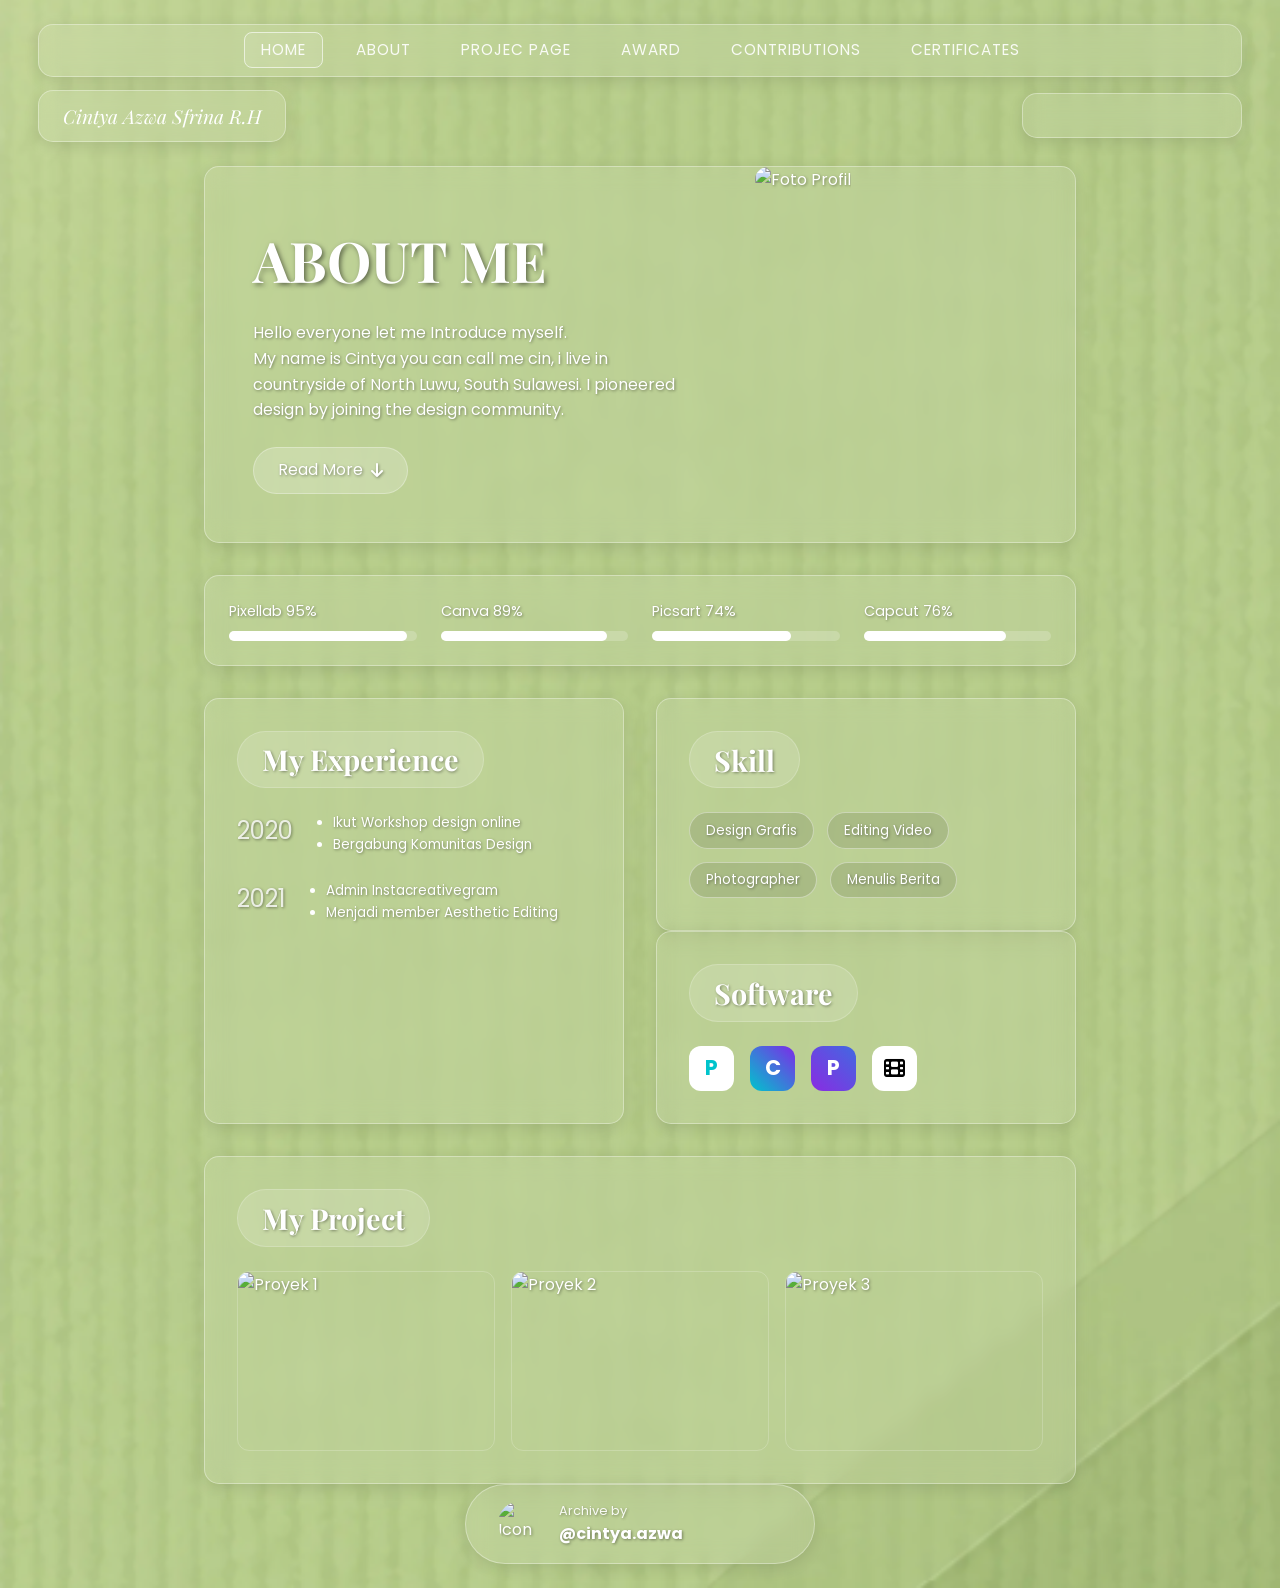
==== index.html @ 4acd9208 "first commit" ====
<!DOCTYPE html>
<html lang="id">
<head>
  <meta charset="UTF-8">
  <meta name="viewport" content="width=device-width, initial-scale=1.0">
  <title>Portofolio Cintya</title>
  <link href="https://fonts.googleapis.com/css2?family=Playfair+Display:ital,wght@0,600;1,500&family=Poppins:wght@300;400;500&display=swap" rel="stylesheet">
  <link rel="stylesheet" href="assets/css/style.css">
  <link rel="stylesheet" href="https://cdnjs.cloudflare.com/ajax/libs/font-awesome/6.4.0/css/all.min.css">
</head>
<body>

  <!-- HEADER -->
  <header class="header-section">
    <nav class="nav-menu glass">
      <ul class="nav-links">
        <li><a href="#" class="active">HOME</a></li>
        <li><a href="#">ABOUT</a></li>
        <li><a href="#">PROJEC PAGE</a></li>
        <li><a href="#">AWARD</a></li>
        <li><a href="#">CONTRIBUTIONS</a></li>
        <li><a href="#">CERTIFICATES</a></li>
      </ul>
    </nav>

    <div class="nav-bottom-row">
      <div class="nama-logo glass">Cintya Azwa Sfrina R.H</div>
      <div class="kotak-kosong glass"></div>
    </div>
  </header>

  <main class="container">
    
    <!-- ABOUT SECTION (MENYATU) -->
    <section class="about-section glass">
      <div class="about-text">
        <h1 class="title">ABOUT ME</h1>
        <p>Hello everyone let me Introduce myself.<br>
        My name is Cintya you can call me cin, i live in countryside of North Luwu, South Sulawesi. I pioneered design by joining the design community.</p>
        <a href="#" class="btn-readmore">Read More <i class="fa-solid fa-arrow-down"></i></a>
      </div>
      <div class="about-image">
        <img src="https://images.unsplash.com/photo-1580489944761-15a19d654956?ixlib=rb-4.0.3&auto=format&fit=crop&w=600&q=80" alt="Foto Profil">
      </div>
    </section>

    <!-- SKILLS PROGRESS -->
    <section class="skills-progress glass">
      <div class="skill-bar"><span>Pixellab 95%</span><div class="progress"><div class="bar" style="width: 95%;"></div></div></div>
      <div class="skill-bar"><span>Canva 89%</span><div class="progress"><div class="bar" style="width: 89%;"></div></div></div>
      <div class="skill-bar"><span>Picsart 74%</span><div class="progress"><div class="bar" style="width: 74%;"></div></div></div>
      <div class="skill-bar"><span>Capcut 76%</span><div class="progress"><div class="bar" style="width: 76%;"></div></div></div>
    </section>

    <div class="grid-layout">
      <section class="experience glass">
        <h2 class="section-title">My Experience</h2>
        <div class="timeline">
          <div class="timeline-item">
            <h3>2020</h3>
            <ul><li>Ikut Workshop design online</li><li>Bergabung Komunitas Design</li></ul>
          </div>
          <div class="timeline-item">
            <h3>2021</h3>
            <ul><li>Admin Instacreativegram</li><li>Menjadi member Aesthetic Editing</li></ul>
          </div>
        </div>
      </section>

      <section class="right-side">
        <div class="skills-list glass">
          <h2 class="section-title">Skill</h2>
          <div class="tags">
            <span>Design Grafis</span><span>Editing Video</span><span>Photographer</span><span>Menulis Berita</span>
          </div>
        </div>
        <div class="software glass">
          <h2 class="section-title">Software</h2>
          <div class="software-icons">
            <div class="icon" style="color: #00C4CC; background: white;">P</div>
            <div class="icon" style="background: linear-gradient(45deg, #00c4cc, #7d2ae8); color: white;">C</div>
            <div class="icon" style="background: linear-gradient(45deg, #8a2be2, #4169e1); color: white;">P</div>
            <div class="icon" style="color: black; background: white;"><i class="fa-solid fa-film"></i></div>
          </div>
        </div>
      </section>
    </div>

    <!-- PROJECT -->
    <section class="projects glass">
      <h2 class="section-title">My Project</h2>
      <div class="project-grid">
        <img src="https://images.unsplash.com/photo-1618005182384-a83a8bd57fbe?auto=format&fit=crop&w=300&q=80" alt="Proyek 1">
        <img src="https://images.unsplash.com/photo-1561070791-2526d30994b5?auto=format&fit=crop&w=300&q=80" alt="Proyek 2">
        <img src="https://images.unsplash.com/photo-1572044162444-ad60f128bdea?auto=format&fit=crop&w=300&q=80" alt="Proyek 3">
      </div>
    </section>
  </main>

  <footer class="footer glass">
    <img src="https://images.unsplash.com/photo-1580489944761-15a19d654956?ixlib=rb-4.0.3&auto=format&fit=crop&w=100&q=80" alt="Icon">
    <div><p>Archive by</p><strong>@cintya.azwa</strong></div>
  </footer>

  <script src="assets/js/main.js"></script>
</body>
</html>
---- assets/css/style.css ----
* { margin: 0; padding: 0; box-sizing: border-box; }

:root {
  /* Warna kaca disesuaikan agar transparan tapi tetap terlihat batasnya */
  --glass-bg: rgba(255, 255, 255, 0.1); 
  --glass-border: rgba(255, 255, 255, 0.35);
  --text-color: #ffffff;
}

body {
  font-family: 'Poppins', sans-serif;
  
  /* PASTIKAN GAMBAR INI ADA DI FOLDER assets/img/ */
  background-image: url('../img/bg-hijau.png'); 
  background-size: cover;
  background-position: center;
  background-attachment: fixed;
  background-repeat: no-repeat;
  
  color: var(--text-color);
  line-height: 1.6;
  padding-bottom: 2rem;
  text-shadow: 1px 1px 3px rgba(0, 0, 0, 0.4);
}

/* EFEK KACA UMUM */
.glass {
  background: var(--glass-bg);
  backdrop-filter: blur(10px);
  -webkit-backdrop-filter: blur(10px);
  border: 1px solid var(--glass-border);
  border-radius: 15px;
  box-shadow: 0 4px 15px rgba(0, 0, 0, 0.1);
}

/* --- STYLE HEADER BARU (SESUAI GAMBAR) --- */
.header-section {
  padding: 1.5rem 3%;
  display: flex;
  flex-direction: column;
  gap: 0.8rem; /* Jarak antara kotak menu atas dan kotak nama bawah */
}

/* 1. Kotak Menu Utama (Atas) */
.nav-menu {
  width: 100%;
  padding: 0.8rem 1.5rem;
  display: flex;
  justify-content: center; /* Menu ke tengah */
}

.nav-links {
  display: flex;
  list-style: none;
  gap: 1rem;
  flex-wrap: wrap;
  align-items: center;
}

.nav-links a {
  text-decoration: none;
  color: rgba(255, 255, 255, 0.9);
  font-size: 0.95rem;
  letter-spacing: 1px;
  padding: 0.4rem 1rem;
  border-radius: 8px;
  border: 1px solid transparent; /* Border disembunyikan default */
  transition: 0.3s;
  text-shadow: none;
}

/* Menu yang aktif / di-hover baru muncul kotak border dan sedikit warna */
.nav-links a:hover,
.nav-links a.active {
  border: 1px solid rgba(255, 255, 255, 0.6);
  background: rgba(255, 255, 255, 0.1);
}

/* 2. Baris Bawah (Nama & Kotak Kosong) */
.nav-bottom-row {
  display: flex;
  justify-content: space-between;
  align-items: center;
  width: 100%;
}

.nama-logo {
  padding: 0.6rem 1.5rem;
  font-family: 'Playfair Display', serif;
  font-style: italic;
  font-size: 1.2rem;
  color: #ffffff;
  text-shadow: none;
  /* Kotak ini pakai class .glass, jadi otomatis ada border & warnanya */
}

.kotak-kosong {
  width: 220px;
  height: 45px;
  /* Kotak ini juga pakai class .glass */
}

/* --- KONTEN UTAMA (Tidak banyak berubah) --- */
.container { max-width: 1000px; margin: 0 auto; padding: 0 5%; }

.about-section { display: flex; align-items: center; justify-content: space-between; gap: 2rem; margin-bottom: 2rem; }
.about-text { flex: 1; }
.title { font-family: 'Playfair Display', serif; font-size: 3.5rem; margin-bottom: 1rem; text-shadow: 2px 2px 5px rgba(0,0,0,0.5); }
.btn-readmore { display: inline-flex; align-items: center; gap: 0.5rem; background: rgba(255,255,255,0.2); color: white; padding: 0.6rem 1.5rem; border-radius: 30px; text-decoration: none; margin-top: 1rem; border: 1px solid rgba(255,255,255,0.3); transition: 0.3s; }
.btn-readmore:hover { background: rgba(255,255,255,0.4); }
.about-image img { width: 100%; height: 350px; object-fit: cover; border-radius: 30px; border: 2px solid var(--glass-border); box-shadow: 0 4px 15px rgba(0,0,0,0.2); }

.skills-progress { display: grid; grid-template-columns: repeat(4, 1fr); gap: 1.5rem; padding: 1.5rem; margin-bottom: 2rem; }
.skill-bar span { font-size: 0.9rem; display: block; margin-bottom: 0.5rem; }
.progress { width: 100%; height: 10px; background: rgba(255,255,255,0.2); border-radius: 10px; }
.bar { height: 100%; background: #ffffff; border-radius: 10px; }

.grid-layout { display: grid; grid-template-columns: 1fr 1fr; gap: 2rem; margin-bottom: 2rem; }
.experience, .skills-list, .software, .projects { padding: 2rem; }
.section-title { font-family: 'Playfair Display', serif; font-size: 1.8rem; background: rgba(255,255,255,0.15); display: inline-block; padding: 0.3rem 1.5rem; border-radius: 30px; margin-bottom: 1.5rem; border: 1px solid rgba(255,255,255,0.2); }

.timeline-item { display: flex; gap: 1.5rem; margin-bottom: 1.5rem; }
.timeline-item h3 { font-size: 1.5rem; font-weight: 400; color: rgba(255,255,255,0.8); }
.timeline-item ul { margin-left: 1rem; font-size: 0.85rem; }

.tags { display: flex; flex-wrap: wrap; gap: 0.8rem; }
.tags span { border: 1px solid rgba(255,255,255,0.4); background: rgba(0,0,0,0.1); padding: 0.4rem 1rem; border-radius: 20px; font-size: 0.85rem; }
.software-icons { display: flex; flex-wrap: wrap; gap: 1rem; }
.icon { width: 45px; height: 45px; border-radius: 12px; display: flex; align-items: center; justify-content: center; font-size: 1.3rem; font-weight: bold; text-shadow: none; }

.project-grid { display: grid; grid-template-columns: repeat(auto-fit, minmax(130px, 1fr)); gap: 1rem; }
.project-grid img { width: 100%; height: 180px; object-fit: cover; border-radius: 12px; border: 1px solid rgba(255,255,255,0.2); transition: 0.3s; }
.project-grid img:hover { transform: scale(1.05); }

.footer { max-width: 350px; margin: 0 auto; display: flex; align-items: center; gap: 1rem; padding: 1rem 2rem; border-radius: 50px; }
.footer img { width: 45px; height: 45px; border-radius: 50%; object-fit: cover; }
.footer p { font-size: 0.8rem; opacity: 0.9; }

@media (max-width: 768px) {
  .nav-links { justify-content: center; gap: 0.5rem; }
  .nav-links a { font-size: 0.8rem; padding: 0.3rem 0.6rem; }
  .nav-bottom-row { flex-direction: column; gap: 1rem; text-align: center; }
  .kotak-kosong { width: 100%; }
  
  .about-section { flex-direction: column-reverse; text-align: center; }
  .about-text p { max-width: 100%; margin: 0 auto; }
  .skills-progress { grid-template-columns: 1fr 1fr; }
  .grid-layout { grid-template-columns: 1fr; }
  .timeline-item { flex-direction: column; gap: 0.5rem; }
}* { margin: 0; padding: 0; box-sizing: border-box; }

:root {
  --glass-bg: rgba(255, 255, 255, 0.1); 
  --glass-border: rgba(255, 255, 255, 0.35);
  --text-color: #ffffff;
}

body {
  font-family: 'Poppins', sans-serif;
  background-image: url('../img/bg-hijau.png'); 
  background-size: cover;
  background-position: center;
  background-attachment: fixed;
  background-repeat: no-repeat;
  color: var(--text-color);
  line-height: 1.6;
  padding-bottom: 2rem;
  text-shadow: 1px 1px 3px rgba(0, 0, 0, 0.4);
}

.glass {
  background: var(--glass-bg);
  backdrop-filter: blur(10px);
  -webkit-backdrop-filter: blur(10px);
  border: 1px solid var(--glass-border);
  border-radius: 15px;
  box-shadow: 0 4px 15px rgba(0, 0, 0, 0.1);
}

/* --- HEADER --- */
.header-section { padding: 1.5rem 3%; display: flex; flex-direction: column; gap: 0.8rem; }
.nav-menu { width: 100%; padding: 0.8rem 1.5rem; display: flex; justify-content: center; }
.nav-links { display: flex; list-style: none; gap: 1rem; flex-wrap: wrap; align-items: center; }
.nav-links a { text-decoration: none; color: rgba(255, 255, 255, 0.9); font-size: 0.95rem; letter-spacing: 1px; padding: 0.4rem 1rem; border-radius: 8px; border: 1px solid transparent; transition: 0.3s; text-shadow: none; }
.nav-links a:hover, .nav-links a.active { border: 1px solid rgba(255, 255, 255, 0.6); background: rgba(255, 255, 255, 0.1); }
.nav-bottom-row { display: flex; justify-content: space-between; align-items: center; width: 100%; }
.nama-logo { padding: 0.6rem 1.5rem; font-family: 'Playfair Display', serif; font-style: italic; font-size: 1.2rem; color: #ffffff; text-shadow: none; }
.kotak-kosong { width: 220px; height: 45px; }


/* --- KONTEN UTAMA --- */
.container { max-width: 1000px; margin: 0 auto; padding: 0 5%; }


/* --- ABOUT SECTION (YANG DIPERBAIKI) --- */
.about-section {
  display: flex;
  align-items: stretch; /* Agar foto dan teks sama tingginya */
  justify-content: space-between;
  gap: 2rem;
  margin-bottom: 2rem;
  padding: 0; /* Hapus padding agar foto bisa nempel ke pinggir */
  overflow: hidden; /* Memotong gambar agar mengikuti lengkungan kotak kaca */
}

.about-text {
  flex: 1;
  padding: 3rem; /* Padding dipindah ke teks saja */
  display: flex;
  flex-direction: column;
  justify-content: center;
}

.title { 
  font-family: 'Playfair Display', serif; 
  font-size: 3.5rem; 
  margin-bottom: 1rem; 
  text-shadow: 2px 2px 5px rgba(0,0,0,0.5); 
}

.btn-readmore { 
  display: inline-flex; 
  align-items: center; 
  gap: 0.5rem; 
  background: rgba(255,255,255,0.2); 
  color: white; 
  padding: 0.6rem 1.5rem; 
  border-radius: 30px; 
  text-decoration: none; 
  margin-top: 1.5rem;
  width: max-content;
  border: 1px solid rgba(255,255,255,0.3); 
  transition: 0.3s; 
}
.btn-readmore:hover { background: rgba(255,255,255,0.4); }

/* FOTO NEMPEL KE PINGGIR KANAN */
.about-image {
  flex: 0 0 320px; /* Lebar foto fix */
  position: relative;
}

.about-image img { 
  width: 100%; 
  height: 100%; 
  object-fit: cover; 
  border-radius: 0; /* Hilangkan lengkungan di gambar */
  border: none; 
  box-shadow: none;
  /* Masking: Membuat lengkungan hanya di sisi kiri gambar */
  border-top-left-radius: 40px; 
  border-bottom-left-radius: 40px;
}


/* --- SECTION LAINNYA --- */
.skills-progress { display: grid; grid-template-columns: repeat(4, 1fr); gap: 1.5rem; padding: 1.5rem; margin-bottom: 2rem; }
.skill-bar span { font-size: 0.9rem; display: block; margin-bottom: 0.5rem; }
.progress { width: 100%; height: 10px; background: rgba(255,255,255,0.2); border-radius: 10px; }
.bar { height: 100%; background: #ffffff; border-radius: 10px; }

.grid-layout { display: grid; grid-template-columns: 1fr 1fr; gap: 2rem; margin-bottom: 2rem; }
.experience, .skills-list, .software, .projects { padding: 2rem; }
.section-title { font-family: 'Playfair Display', serif; font-size: 1.8rem; background: rgba(255,255,255,0.15); display: inline-block; padding: 0.3rem 1.5rem; border-radius: 30px; margin-bottom: 1.5rem; border: 1px solid rgba(255,255,255,0.2); }

.timeline-item { display: flex; gap: 1.5rem; margin-bottom: 1.5rem; }
.timeline-item h3 { font-size: 1.5rem; font-weight: 400; color: rgba(255,255,255,0.8); }
.timeline-item ul { margin-left: 1rem; font-size: 0.85rem; }

.tags { display: flex; flex-wrap: wrap; gap: 0.8rem; }
.tags span { border: 1px solid rgba(255,255,255,0.4); background: rgba(0,0,0,0.1); padding: 0.4rem 1rem; border-radius: 20px; font-size: 0.85rem; }
.software-icons { display: flex; flex-wrap: wrap; gap: 1rem; }
.icon { width: 45px; height: 45px; border-radius: 12px; display: flex; align-items: center; justify-content: center; font-size: 1.3rem; font-weight: bold; text-shadow: none; }

.project-grid { display: grid; grid-template-columns: repeat(auto-fit, minmax(130px, 1fr)); gap: 1rem; }
.project-grid img { width: 100%; height: 180px; object-fit: cover; border-radius: 12px; border: 1px solid rgba(255,255,255,0.2); transition: 0.3s; }
.project-grid img:hover { transform: scale(1.05); }

.footer { max-width: 350px; margin: 0 auto; display: flex; align-items: center; gap: 1rem; padding: 1rem 2rem; border-radius: 50px; }
.footer img { width: 45px; height: 45px; border-radius: 50%; object-fit: cover; }
.footer p { font-size: 0.8rem; opacity: 0.9; }

@media (max-width: 768px) {
  .nav-links { justify-content: center; gap: 0.5rem; }
  .nav-links a { font-size: 0.8rem; padding: 0.3rem 0.6rem; }
  .nav-bottom-row { flex-direction: column; gap: 1rem; text-align: center; }
  .kotak-kosong { width: 100%; }
  
  /* Responsif untuk About Section di HP */
  .about-section { flex-direction: column-reverse; padding: 0; }
  .about-text { padding: 2rem; text-align: center; }
  .title { font-size: 2.5rem; }
  .btn-readmore { margin: 1.5rem auto 0 auto; }
  .about-image { flex: 0 0 300px; width: 100%; }
  .about-image img { 
    border-radius: 0; 
    border-top-left-radius: 40px; 
    border-top-right-radius: 40px; 
    border-bottom-left-radius: 0;
  }

  .skills-progress { grid-template-columns: 1fr 1fr; }
  .grid-layout { grid-template-columns: 1fr; }
  .timeline-item { flex-direction: column; gap: 0.5rem; }
}
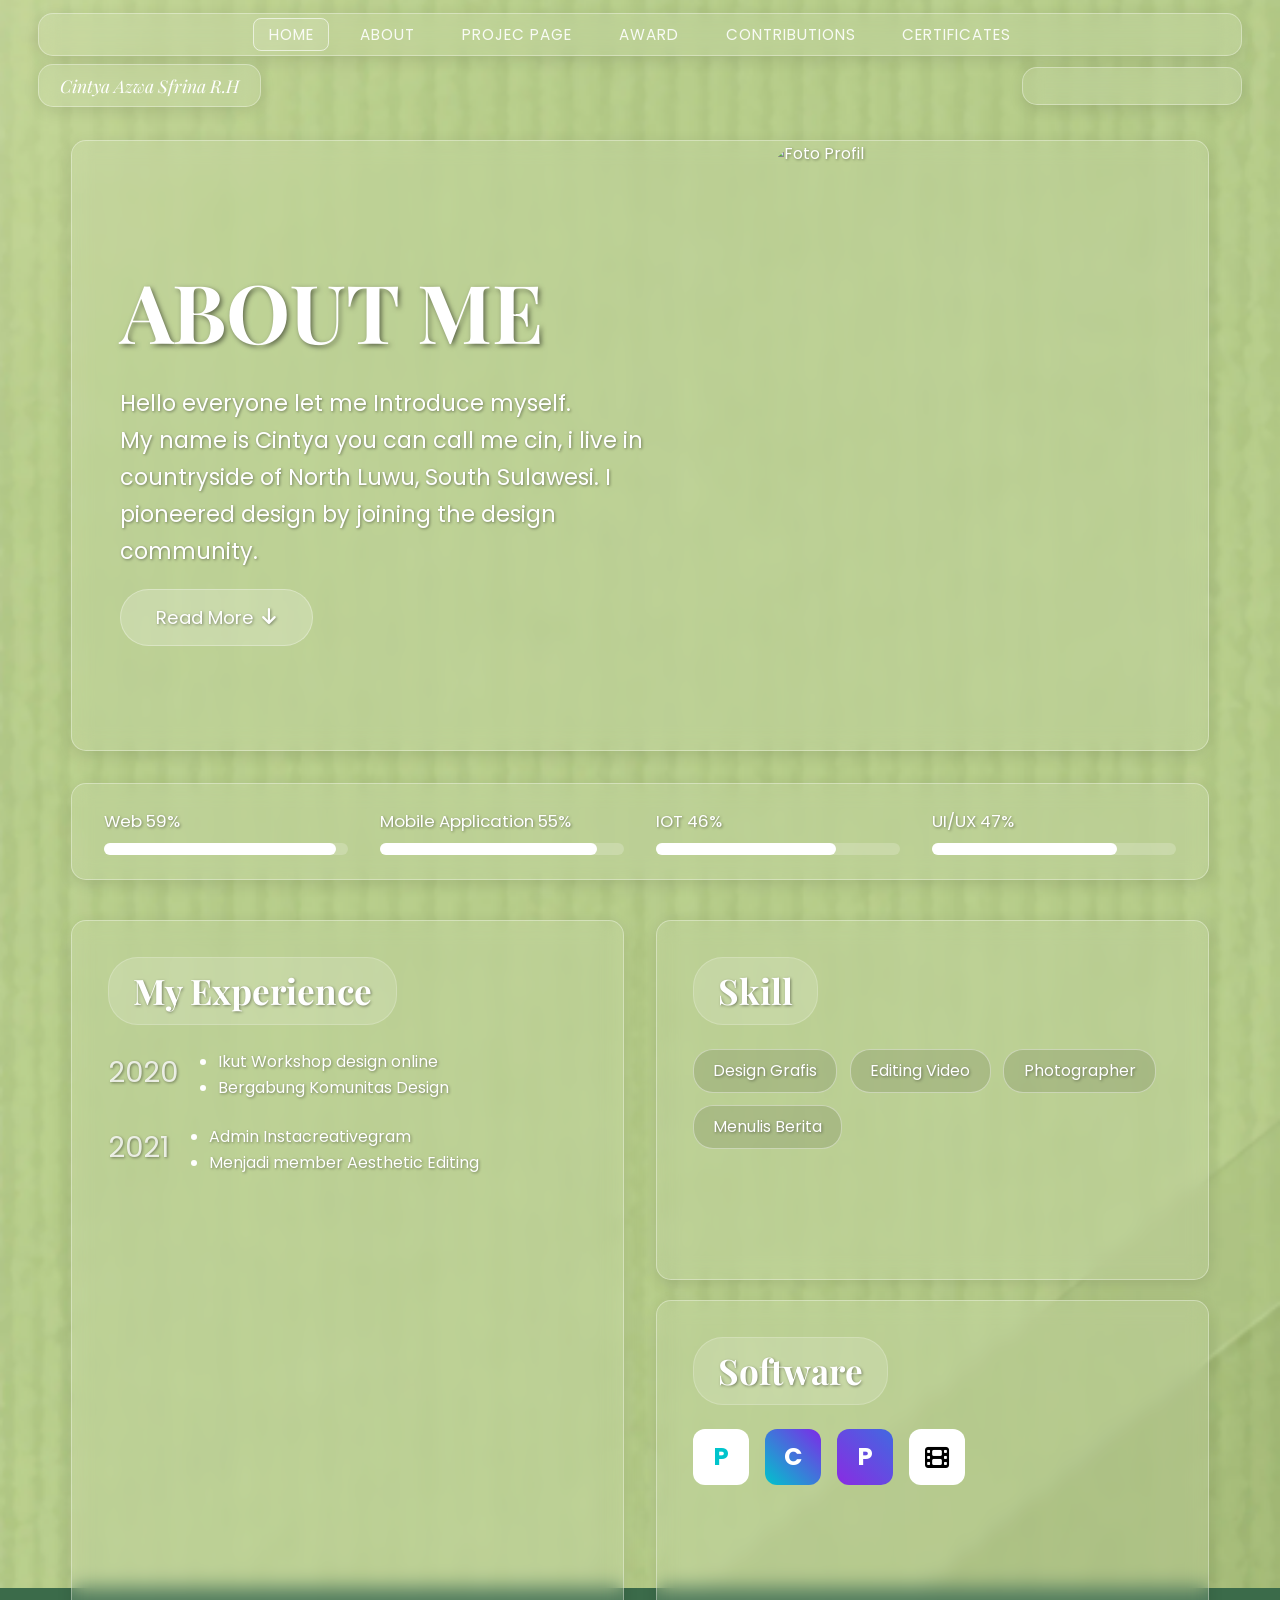
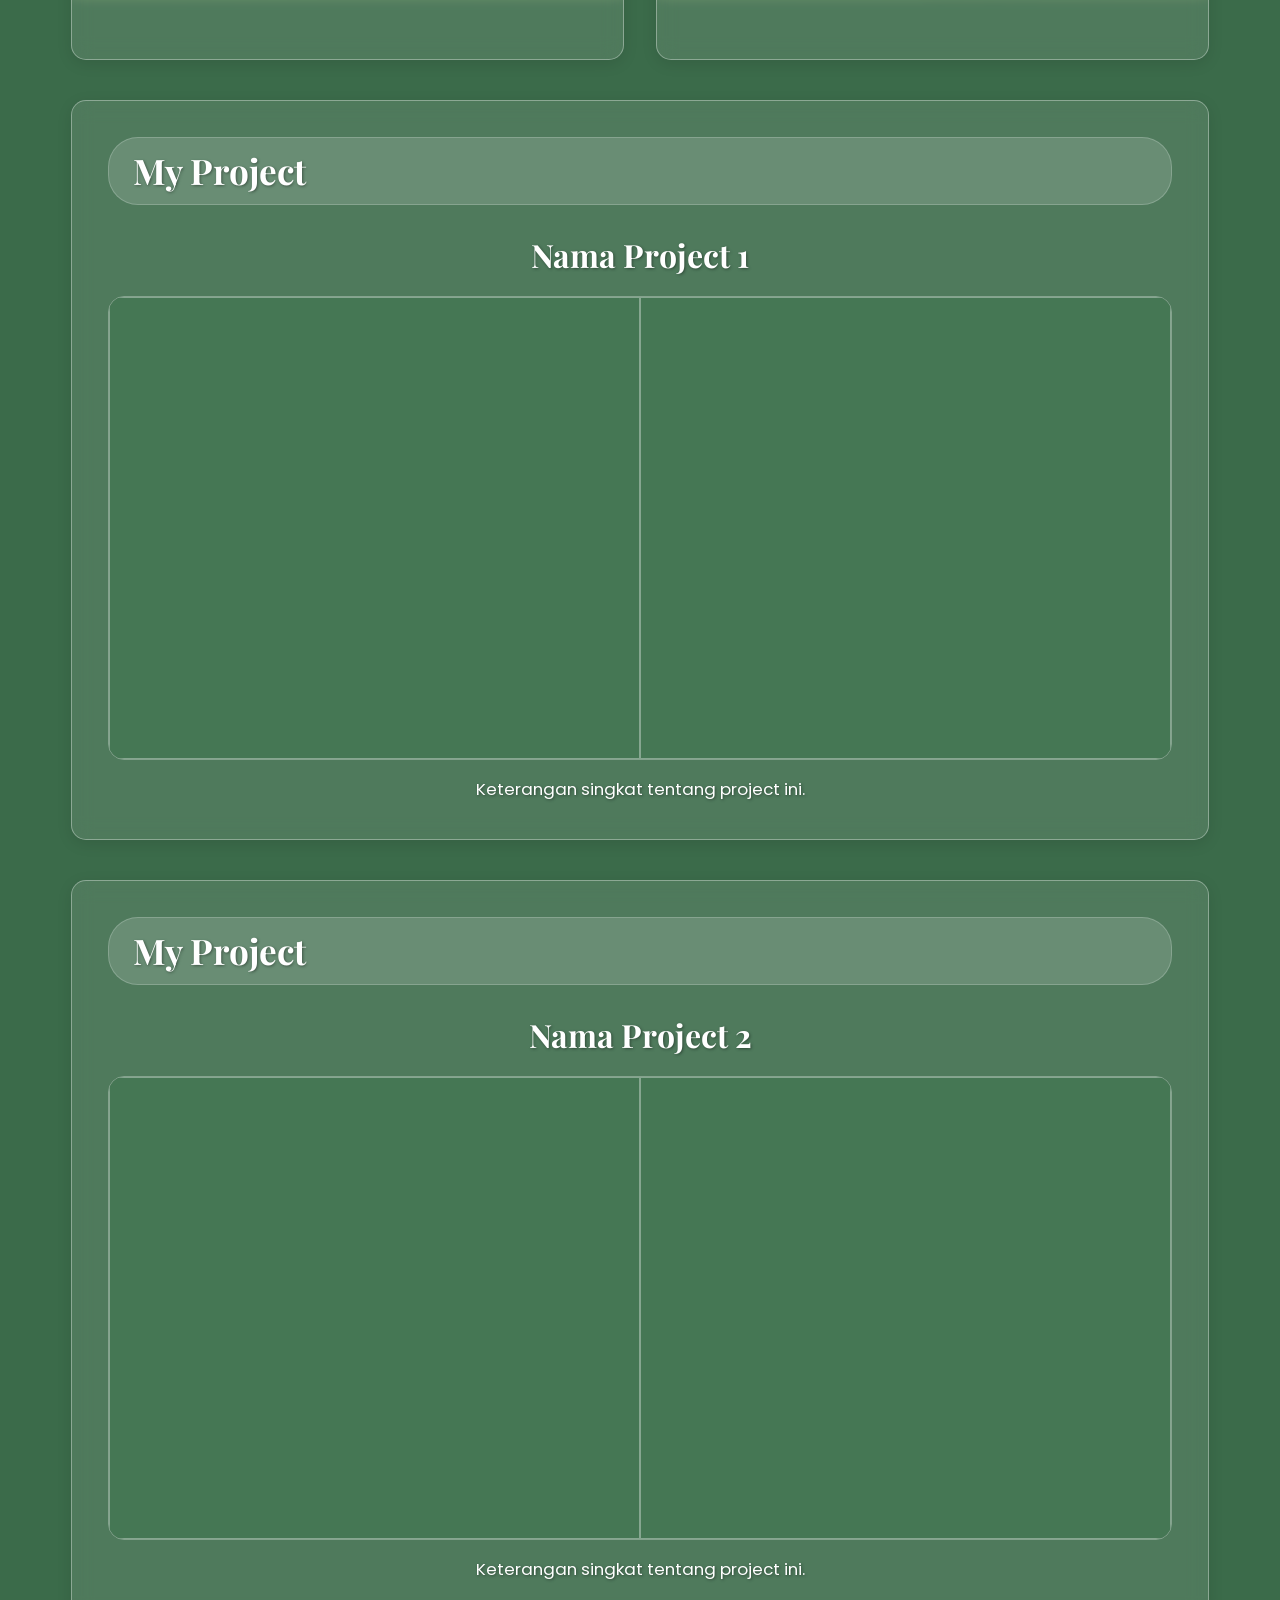
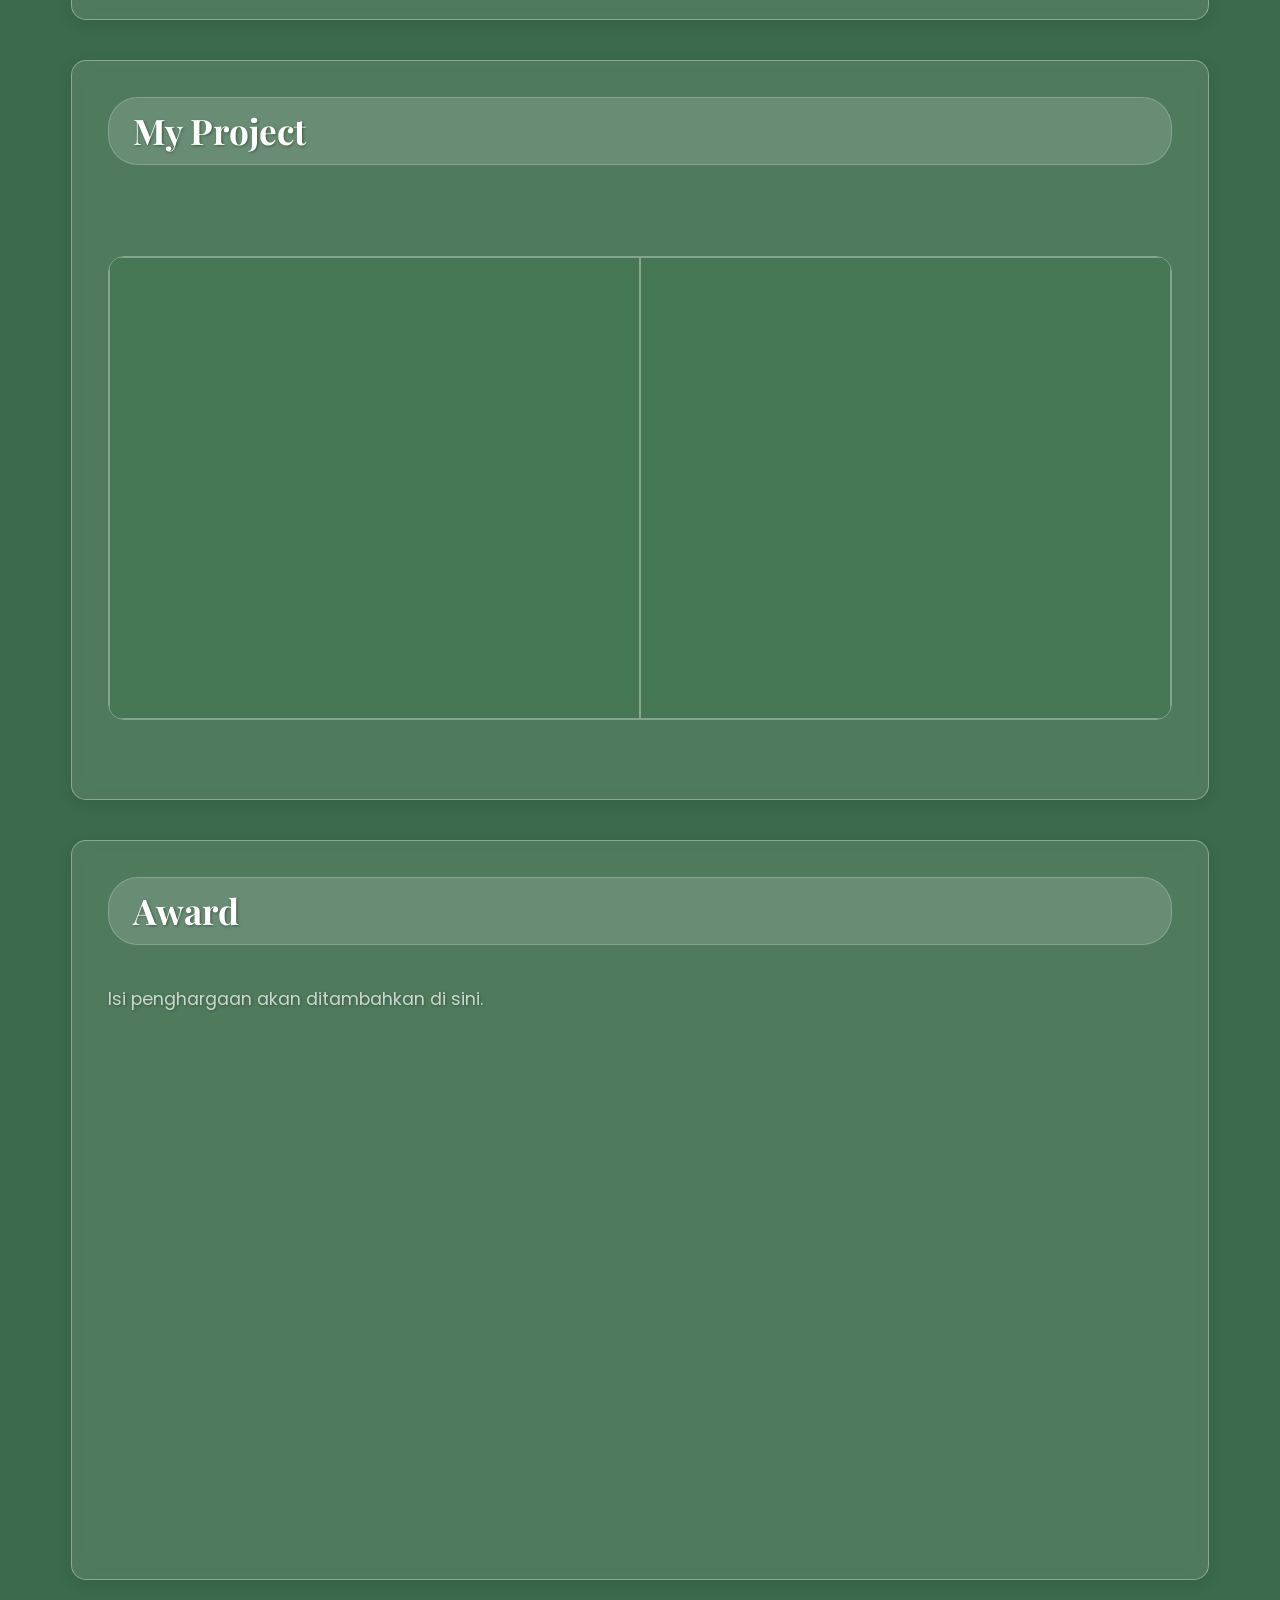
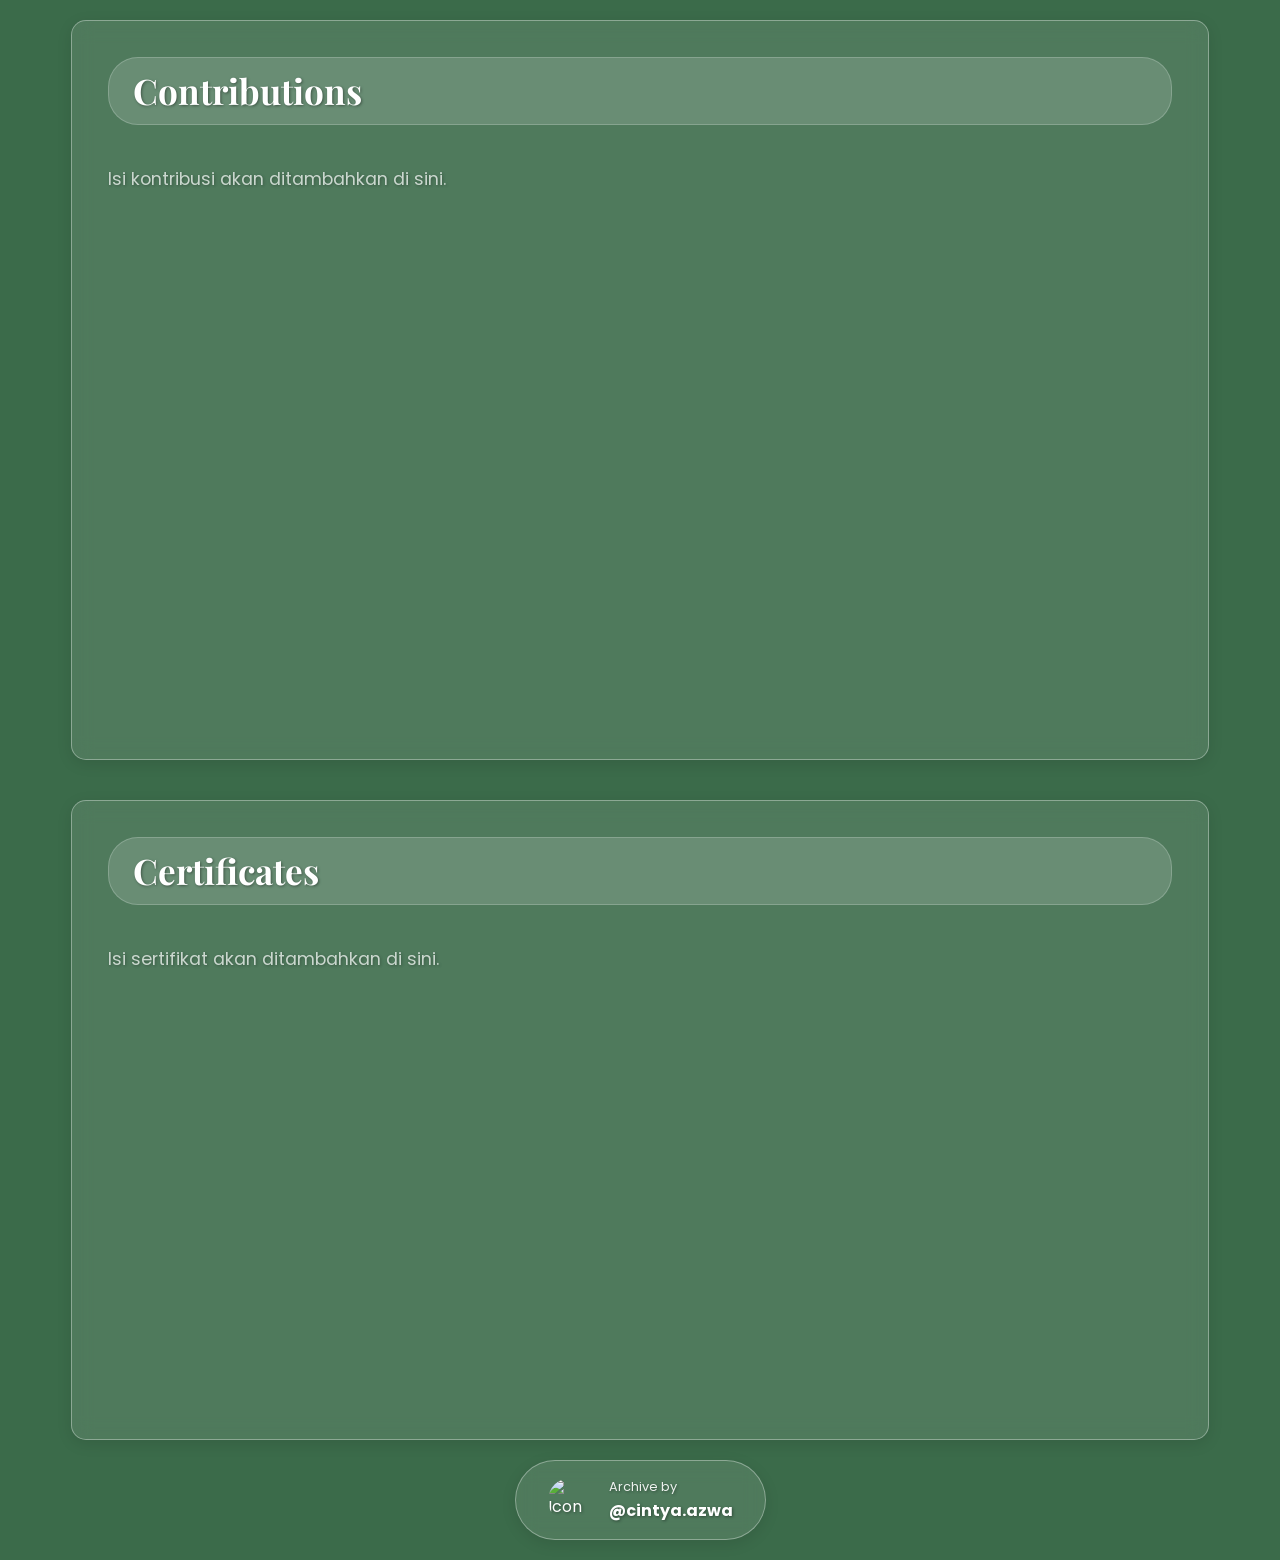
==== commit 99ed7793: "perubahan awal" ====
--- a/index.html
+++ b/index.html
@@ -10,16 +10,16 @@
 </head>
 <body>
 
-  <!-- HEADER -->
-  <header class="header-section">
+  <!-- HEADER (tetap di atas saat scroll) -->
+  <header class="header-section" id="site-header">
     <nav class="nav-menu glass">
       <ul class="nav-links">
-        <li><a href="#" class="active">HOME</a></li>
-        <li><a href="#">ABOUT</a></li>
-        <li><a href="#">PROJEC PAGE</a></li>
-        <li><a href="#">AWARD</a></li>
-        <li><a href="#">CONTRIBUTIONS</a></li>
-        <li><a href="#">CERTIFICATES</a></li>
+        <li><a href="#home" class="active">HOME</a></li>
+        <li><a href="#about">ABOUT</a></li>
+        <li><a href="#project">PROJEC PAGE</a></li>
+        <li><a href="#award">AWARD</a></li>
+        <li><a href="#contributions">CONTRIBUTIONS</a></li>
+        <li><a href="#certificates">CERTIFICATES</a></li>
       </ul>
     </nav>
 
@@ -29,79 +29,165 @@
     </div>
   </header>
 
-  <main class="container">
-    
-    <!-- ABOUT SECTION (MENYATU) -->
-    <section class="about-section glass">
-      <div class="about-text">
-        <h1 class="title">ABOUT ME</h1>
-        <p>Hello everyone let me Introduce myself.<br>
-        My name is Cintya you can call me cin, i live in countryside of North Luwu, South Sulawesi. I pioneered design by joining the design community.</p>
-        <a href="#" class="btn-readmore">Read More <i class="fa-solid fa-arrow-down"></i></a>
-      </div>
-      <div class="about-image">
-        <img src="https://images.unsplash.com/photo-1580489944761-15a19d654956?ixlib=rb-4.0.3&auto=format&fit=crop&w=600&q=80" alt="Foto Profil">
-      </div>
-    </section>
-
-    <!-- SKILLS PROGRESS -->
-    <section class="skills-progress glass">
-      <div class="skill-bar"><span>Pixellab 95%</span><div class="progress"><div class="bar" style="width: 95%;"></div></div></div>
-      <div class="skill-bar"><span>Canva 89%</span><div class="progress"><div class="bar" style="width: 89%;"></div></div></div>
-      <div class="skill-bar"><span>Picsart 74%</span><div class="progress"><div class="bar" style="width: 74%;"></div></div></div>
-      <div class="skill-bar"><span>Capcut 76%</span><div class="progress"><div class="bar" style="width: 76%;"></div></div></div>
-    </section>
-
-    <div class="grid-layout">
-      <section class="experience glass">
-        <h2 class="section-title">My Experience</h2>
-        <div class="timeline">
-          <div class="timeline-item">
-            <h3>2020</h3>
-            <ul><li>Ikut Workshop design online</li><li>Bergabung Komunitas Design</li></ul>
-          </div>
-          <div class="timeline-item">
-            <h3>2021</h3>
-            <ul><li>Admin Instacreativegram</li><li>Menjadi member Aesthetic Editing</li></ul>
-          </div>
+  <!-- HALAMAN 1: HOME -->
+  <div class="page" id="home">
+    <main class="container">
+      <section class="about-section glass">
+        <div class="about-text">
+          <h1 class="title">ABOUT ME</h1>
+          <p>Hello everyone let me Introduce myself.<br>
+          My name is Cintya you can call me cin, i live in countryside of North Luwu, South Sulawesi. I pioneered design by joining the design community.</p>
+          <a href="#about" class="btn-readmore">Read More <i class="fa-solid fa-arrow-down"></i></a>
+        </div>
+        <div class="about-image">
+          <img src="https://images.unsplash.com/photo-1580489944761-15a19d654956?ixlib=rb-4.0.3&auto=format&fit=crop&w=600&q=80" alt="Foto Profil">
         </div>
       </section>
 
-      <section class="right-side">
-        <div class="skills-list glass">
-          <h2 class="section-title">Skill</h2>
-          <div class="tags">
-            <span>Design Grafis</span><span>Editing Video</span><span>Photographer</span><span>Menulis Berita</span>
+      <section class="skills-progress glass">
+        <div class="skill-bar" style="--w: 95%;" data-value="95"><span>Web <b class="skill-num">95</b>%</span><div class="progress"><div class="bar"></div></div></div>
+        <div class="skill-bar" style="--w: 89%;" data-value="89"><span>Mobile Application <b class="skill-num">89</b>%</span><div class="progress"><div class="bar"></div></div></div>
+        <div class="skill-bar" style="--w: 74%;" data-value="74"><span>IOT <b class="skill-num">74</b>%</span><div class="progress"><div class="bar"></div></div></div>
+        <div class="skill-bar" style="--w: 76%;" data-value="76"><span>UI/UX <b class="skill-num">76</b>%</span><div class="progress"><div class="bar"></div></div></div>
+      </section>
+    </main>
+  </div>
+
+  <!-- HALAMAN 2: ABOUT (pengalaman, skill, software) -->
+  <div class="page" id="about">
+    <div class="container">
+      <div class="grid-layout">
+        <section class="experience glass">
+          <h2 class="section-title">My Experience</h2>
+          <div class="timeline">
+            <div class="timeline-item">
+              <h3>2020</h3>
+              <ul><li>Ikut Workshop design online</li><li>Bergabung Komunitas Design</li></ul>
+            </div>
+            <div class="timeline-item">
+              <h3>2021</h3>
+              <ul><li>Admin Instacreativegram</li><li>Menjadi member Aesthetic Editing</li></ul>
+            </div>
           </div>
-        </div>
-        <div class="software glass">
-          <h2 class="section-title">Software</h2>
-          <div class="software-icons">
-            <div class="icon" style="color: #00C4CC; background: white;">P</div>
-            <div class="icon" style="background: linear-gradient(45deg, #00c4cc, #7d2ae8); color: white;">C</div>
-            <div class="icon" style="background: linear-gradient(45deg, #8a2be2, #4169e1); color: white;">P</div>
-            <div class="icon" style="color: black; background: white;"><i class="fa-solid fa-film"></i></div>
+        </section>
+
+        <section class="right-side">
+          <div class="skills-list glass">
+            <h2 class="section-title">Skill</h2>
+            <div class="tags">
+              <span>Design Grafis</span><span>Editing Video</span><span>Photographer</span><span>Menulis Berita</span>
+            </div>
           </div>
-        </div>
+          <div class="software glass">
+            <h2 class="section-title">Software</h2>
+            <div class="software-icons">
+              <div class="icon" style="color: #00C4CC; background: white;">P</div>
+              <div class="icon" style="background: linear-gradient(45deg, #00c4cc, #7d2ae8); color: white;">C</div>
+              <div class="icon" style="background: linear-gradient(45deg, #8a2be2, #4169e1); color: white;">P</div>
+              <div class="icon" style="color: black; background: white;"><i class="fa-solid fa-film"></i></div>
+            </div>
+          </div>
+        </section>
+      </div>
+    </div>
+  </div>
+
+  <!-- HALAMAN 3-5: PROJECT (satu project satu halaman) -->
+  <!--
+    CARA MENGGANTI PROJECT (1 project = 1 halaman):
+    1. Taruh fotomu di folder assets/img/projects/ (misalnya proyek-1.jpg)
+    2. Ganti src="..." jadi src="assets/img/projects/proyek-1.jpg"
+    3. Ganti "Nama Project" (di atas foto) dan keterangan (di bawah foto)
+    Mau tambah project? Salin satu blok <div class="page" ...> sampai penutupnya,
+    lalu ganti id-nya (misalnya project-4). Biarkan data-nav="project" tetap ada.
+  -->
+  <div class="page" id="project" data-nav="project">
+    <div class="container">
+      <section class="projects glass">
+        <h2 class="section-title">My Project</h2>
+        <article class="project-card">
+          <h3 class="project-name">Nama Project 1</h3>
+          <div class="gate">
+            <img src="https://images.unsplash.com/photo-1618005182384-a83a8bd57fbe?auto=format&fit=crop&w=1000&q=80" alt="Nama Project 1">
+            <span class="gate-door gate-left"></span>
+            <span class="gate-door gate-right"></span>
+          </div>
+          <p class="project-desc">Keterangan singkat tentang project ini.</p>
+        </article>
       </section>
     </div>
+  </div>
 
-    <!-- PROJECT -->
-    <section class="projects glass">
-      <h2 class="section-title">My Project</h2>
-      <div class="project-grid">
-        <img src="https://images.unsplash.com/photo-1618005182384-a83a8bd57fbe?auto=format&fit=crop&w=300&q=80" alt="Proyek 1">
-        <img src="https://images.unsplash.com/photo-1561070791-2526d30994b5?auto=format&fit=crop&w=300&q=80" alt="Proyek 2">
-        <img src="https://images.unsplash.com/photo-1572044162444-ad60f128bdea?auto=format&fit=crop&w=300&q=80" alt="Proyek 3">
-      </div>
-    </section>
-  </main>
+  <div class="page" id="project-2" data-nav="project">
+    <div class="container">
+      <section class="projects glass">
+        <h2 class="section-title">My Project</h2>
+        <article class="project-card">
+          <h3 class="project-name">Nama Project 2</h3>
+          <div class="gate">
+            <img src="https://images.unsplash.com/photo-1561070791-2526d30994b5?auto=format&fit=crop&w=1000&q=80" alt="Nama Project 2">
+            <span class="gate-door gate-left"></span>
+            <span class="gate-door gate-right"></span>
+          </div>
+          <p class="project-desc">Keterangan singkat tentang project ini.</p>
+        </article>
+      </section>
+    </div>
+  </div>
 
-  <footer class="footer glass">
-    <img src="https://images.unsplash.com/photo-1580489944761-15a19d654956?ixlib=rb-4.0.3&auto=format&fit=crop&w=100&q=80" alt="Icon">
-    <div><p>Archive by</p><strong>@cintya.azwa</strong></div>
-  </footer>
+  <div class="page" id="project-3" data-nav="project">
+    <div class="container">
+      <section class="projects glass">
+        <h2 class="section-title">My Project</h2>
+        <article class="project-card">
+          <h3 class="project-name">Nama Project 3</h3>
+          <div class="gate">
+            <img src="https://images.unsplash.com/photo-1572044162444-ad60f128bdea?auto=format&fit=crop&w=1000&q=80" alt="Nama Project 3">
+            <span class="gate-door gate-left"></span>
+            <span class="gate-door gate-right"></span>
+          </div>
+          <p class="project-desc">Keterangan singkat tentang project ini.</p>
+        </article>
+      </section>
+    </div>
+  </div>
+
+  <!-- HALAMAN 4: AWARD -->
+  <div class="page" id="award">
+    <div class="container">
+      <section class="projects glass">
+        <h2 class="section-title">Award</h2>
+        <p class="placeholder-text">Isi penghargaan akan ditambahkan di sini.</p>
+      </section>
+    </div>
+  </div>
+
+  <!-- HALAMAN 5: CONTRIBUTIONS -->
+  <div class="page" id="contributions">
+    <div class="container">
+      <section class="projects glass">
+        <h2 class="section-title">Contributions</h2>
+        <p class="placeholder-text">Isi kontribusi akan ditambahkan di sini.</p>
+      </section>
+    </div>
+  </div>
+
+  <!-- HALAMAN 6: CERTIFICATES -->
+  <div class="page" id="certificates">
+    <div class="container">
+      <section class="projects glass">
+        <h2 class="section-title">Certificates</h2>
+        <p class="placeholder-text">Isi sertifikat akan ditambahkan di sini.</p>
+      </section>
+    <footer class="footer glass">
+      <img src="https://images.unsplash.com/photo-1580489944761-15a19d654956?ixlib=rb-4.0.3&auto=format&fit=crop&w=100&q=80" alt="Icon">
+      <div><p>Archive by</p><strong>@cintya.azwa</strong></div>
+    </footer>
+    </div>
+  </div>
+
 
   <script src="assets/js/main.js"></script>
+  <script src="assets/js/scroll.js"></script>
 </body>
 </html>
--- a/assets/css/style.css
+++ b/assets/css/style.css
@@ -1,153 +1,4 @@
 * { margin: 0; padding: 0; box-sizing: border-box; }
-
-:root {
-  /* Warna kaca disesuaikan agar transparan tapi tetap terlihat batasnya */
-  --glass-bg: rgba(255, 255, 255, 0.1); 
-  --glass-border: rgba(255, 255, 255, 0.35);
-  --text-color: #ffffff;
-}
-
-body {
-  font-family: 'Poppins', sans-serif;
-  
-  /* PASTIKAN GAMBAR INI ADA DI FOLDER assets/img/ */
-  background-image: url('../img/bg-hijau.png'); 
-  background-size: cover;
-  background-position: center;
-  background-attachment: fixed;
-  background-repeat: no-repeat;
-  
-  color: var(--text-color);
-  line-height: 1.6;
-  padding-bottom: 2rem;
-  text-shadow: 1px 1px 3px rgba(0, 0, 0, 0.4);
-}
-
-/* EFEK KACA UMUM */
-.glass {
-  background: var(--glass-bg);
-  backdrop-filter: blur(10px);
-  -webkit-backdrop-filter: blur(10px);
-  border: 1px solid var(--glass-border);
-  border-radius: 15px;
-  box-shadow: 0 4px 15px rgba(0, 0, 0, 0.1);
-}
-
-/* --- STYLE HEADER BARU (SESUAI GAMBAR) --- */
-.header-section {
-  padding: 1.5rem 3%;
-  display: flex;
-  flex-direction: column;
-  gap: 0.8rem; /* Jarak antara kotak menu atas dan kotak nama bawah */
-}
-
-/* 1. Kotak Menu Utama (Atas) */
-.nav-menu {
-  width: 100%;
-  padding: 0.8rem 1.5rem;
-  display: flex;
-  justify-content: center; /* Menu ke tengah */
-}
-
-.nav-links {
-  display: flex;
-  list-style: none;
-  gap: 1rem;
-  flex-wrap: wrap;
-  align-items: center;
-}
-
-.nav-links a {
-  text-decoration: none;
-  color: rgba(255, 255, 255, 0.9);
-  font-size: 0.95rem;
-  letter-spacing: 1px;
-  padding: 0.4rem 1rem;
-  border-radius: 8px;
-  border: 1px solid transparent; /* Border disembunyikan default */
-  transition: 0.3s;
-  text-shadow: none;
-}
-
-/* Menu yang aktif / di-hover baru muncul kotak border dan sedikit warna */
-.nav-links a:hover,
-.nav-links a.active {
-  border: 1px solid rgba(255, 255, 255, 0.6);
-  background: rgba(255, 255, 255, 0.1);
-}
-
-/* 2. Baris Bawah (Nama & Kotak Kosong) */
-.nav-bottom-row {
-  display: flex;
-  justify-content: space-between;
-  align-items: center;
-  width: 100%;
-}
-
-.nama-logo {
-  padding: 0.6rem 1.5rem;
-  font-family: 'Playfair Display', serif;
-  font-style: italic;
-  font-size: 1.2rem;
-  color: #ffffff;
-  text-shadow: none;
-  /* Kotak ini pakai class .glass, jadi otomatis ada border & warnanya */
-}
-
-.kotak-kosong {
-  width: 220px;
-  height: 45px;
-  /* Kotak ini juga pakai class .glass */
-}
-
-/* --- KONTEN UTAMA (Tidak banyak berubah) --- */
-.container { max-width: 1000px; margin: 0 auto; padding: 0 5%; }
-
-.about-section { display: flex; align-items: center; justify-content: space-between; gap: 2rem; margin-bottom: 2rem; }
-.about-text { flex: 1; }
-.title { font-family: 'Playfair Display', serif; font-size: 3.5rem; margin-bottom: 1rem; text-shadow: 2px 2px 5px rgba(0,0,0,0.5); }
-.btn-readmore { display: inline-flex; align-items: center; gap: 0.5rem; background: rgba(255,255,255,0.2); color: white; padding: 0.6rem 1.5rem; border-radius: 30px; text-decoration: none; margin-top: 1rem; border: 1px solid rgba(255,255,255,0.3); transition: 0.3s; }
-.btn-readmore:hover { background: rgba(255,255,255,0.4); }
-.about-image img { width: 100%; height: 350px; object-fit: cover; border-radius: 30px; border: 2px solid var(--glass-border); box-shadow: 0 4px 15px rgba(0,0,0,0.2); }
-
-.skills-progress { display: grid; grid-template-columns: repeat(4, 1fr); gap: 1.5rem; padding: 1.5rem; margin-bottom: 2rem; }
-.skill-bar span { font-size: 0.9rem; display: block; margin-bottom: 0.5rem; }
-.progress { width: 100%; height: 10px; background: rgba(255,255,255,0.2); border-radius: 10px; }
-.bar { height: 100%; background: #ffffff; border-radius: 10px; }
-
-.grid-layout { display: grid; grid-template-columns: 1fr 1fr; gap: 2rem; margin-bottom: 2rem; }
-.experience, .skills-list, .software, .projects { padding: 2rem; }
-.section-title { font-family: 'Playfair Display', serif; font-size: 1.8rem; background: rgba(255,255,255,0.15); display: inline-block; padding: 0.3rem 1.5rem; border-radius: 30px; margin-bottom: 1.5rem; border: 1px solid rgba(255,255,255,0.2); }
-
-.timeline-item { display: flex; gap: 1.5rem; margin-bottom: 1.5rem; }
-.timeline-item h3 { font-size: 1.5rem; font-weight: 400; color: rgba(255,255,255,0.8); }
-.timeline-item ul { margin-left: 1rem; font-size: 0.85rem; }
-
-.tags { display: flex; flex-wrap: wrap; gap: 0.8rem; }
-.tags span { border: 1px solid rgba(255,255,255,0.4); background: rgba(0,0,0,0.1); padding: 0.4rem 1rem; border-radius: 20px; font-size: 0.85rem; }
-.software-icons { display: flex; flex-wrap: wrap; gap: 1rem; }
-.icon { width: 45px; height: 45px; border-radius: 12px; display: flex; align-items: center; justify-content: center; font-size: 1.3rem; font-weight: bold; text-shadow: none; }
-
-.project-grid { display: grid; grid-template-columns: repeat(auto-fit, minmax(130px, 1fr)); gap: 1rem; }
-.project-grid img { width: 100%; height: 180px; object-fit: cover; border-radius: 12px; border: 1px solid rgba(255,255,255,0.2); transition: 0.3s; }
-.project-grid img:hover { transform: scale(1.05); }
-
-.footer { max-width: 350px; margin: 0 auto; display: flex; align-items: center; gap: 1rem; padding: 1rem 2rem; border-radius: 50px; }
-.footer img { width: 45px; height: 45px; border-radius: 50%; object-fit: cover; }
-.footer p { font-size: 0.8rem; opacity: 0.9; }
-
-@media (max-width: 768px) {
-  .nav-links { justify-content: center; gap: 0.5rem; }
-  .nav-links a { font-size: 0.8rem; padding: 0.3rem 0.6rem; }
-  .nav-bottom-row { flex-direction: column; gap: 1rem; text-align: center; }
-  .kotak-kosong { width: 100%; }
-  
-  .about-section { flex-direction: column-reverse; text-align: center; }
-  .about-text p { max-width: 100%; margin: 0 auto; }
-  .skills-progress { grid-template-columns: 1fr 1fr; }
-  .grid-layout { grid-template-columns: 1fr; }
-  .timeline-item { flex-direction: column; gap: 0.5rem; }
-}* { margin: 0; padding: 0; box-sizing: border-box; }
 
 :root {
   --glass-bg: rgba(255, 255, 255, 0.1); 
@@ -157,6 +8,7 @@
 
 body {
   font-family: 'Poppins', sans-serif;
+  background-color: #3b6b4a; /* warna cadangan sebelum gambar termuat */
   background-image: url('../img/bg-hijau.png'); 
   background-size: cover;
   background-position: center;
@@ -192,20 +44,20 @@
 .container { max-width: 1000px; margin: 0 auto; padding: 0 5%; }
 
 
-/* --- ABOUT SECTION (YANG DIPERBAIKI) --- */
+/* --- ABOUT SECTION --- */
 .about-section {
   display: flex;
-  align-items: stretch; /* Agar foto dan teks sama tingginya */
+  align-items: stretch;
   justify-content: space-between;
   gap: 2rem;
   margin-bottom: 2rem;
-  padding: 0; /* Hapus padding agar foto bisa nempel ke pinggir */
-  overflow: hidden; /* Memotong gambar agar mengikuti lengkungan kotak kaca */
+  padding: 0;
+  overflow: hidden;
 }
 
 .about-text {
   flex: 1;
-  padding: 3rem; /* Padding dipindah ke teks saja */
+  padding: 3rem;
   display: flex;
   flex-direction: column;
   justify-content: center;
@@ -234,9 +86,8 @@
 }
 .btn-readmore:hover { background: rgba(255,255,255,0.4); }
 
-/* FOTO NEMPEL KE PINGGIR KANAN */
 .about-image {
-  flex: 0 0 320px; /* Lebar foto fix */
+  flex: 0 0 320px;
   position: relative;
 }
 
@@ -244,10 +95,9 @@
   width: 100%; 
   height: 100%; 
   object-fit: cover; 
-  border-radius: 0; /* Hilangkan lengkungan di gambar */
+  border-radius: 0;
   border: none; 
   box-shadow: none;
-  /* Masking: Membuat lengkungan hanya di sisi kiri gambar */
   border-top-left-radius: 40px; 
   border-bottom-left-radius: 40px;
 }
@@ -280,13 +130,51 @@
 .footer img { width: 45px; height: 45px; border-radius: 50%; object-fit: cover; }
 .footer p { font-size: 0.8rem; opacity: 0.9; }
 
+
+/* --- SCROLL ANTAR HALAMAN --- */
+html {
+  scroll-behavior: smooth;
+  scroll-snap-type: y mandatory;
+  scroll-padding-top: var(--header-h, 140px);
+}
+
+.header-section {
+  position: sticky;
+  top: 0;
+  z-index: 100;
+}
+
+.page {
+  min-height: calc(100vh - var(--header-h, 140px));
+  scroll-snap-align: start;
+  scroll-snap-stop: always; /* satu kali scroll = pindah satu halaman */
+  display: flex;
+  align-items: center;
+}
+.page > .container { width: 100%; }
+
+.placeholder-text { opacity: .7; padding: 1rem 0; }
+
+/* Footer ada di halaman terakhir, jadi tidak perlu jarak tambahan di bawah */
+body { padding-bottom: 0; }
+.page .footer { margin-top: 2rem; }
+
+@media (prefers-reduced-motion: reduce) {
+  html { scroll-behavior: auto; }
+}
+
+
+/* --- HP --- */
 @media (max-width: 768px) {
   .nav-links { justify-content: center; gap: 0.5rem; }
   .nav-links a { font-size: 0.8rem; padding: 0.3rem 0.6rem; }
   .nav-bottom-row { flex-direction: column; gap: 1rem; text-align: center; }
   .kotak-kosong { width: 100%; }
+
+  html { scroll-padding-top: 0; scroll-snap-type: none; }
+  .header-section { position: static; }
+  .page { min-height: auto; padding: 1rem 0; }
   
-  /* Responsif untuk About Section di HP */
   .about-section { flex-direction: column-reverse; padding: 0; }
   .about-text { padding: 2rem; text-align: center; }
   .title { font-size: 2.5rem; }
@@ -302,4 +190,169 @@
   .skills-progress { grid-template-columns: 1fr 1fr; }
   .grid-layout { grid-template-columns: 1fr; }
   .timeline-item { flex-direction: column; gap: 0.5rem; }
+}
+
+
+/* --- MY PROJECT: satu project satu halaman, foto lebar dengan animasi gerbang --- */
+.project-card { display: flex; flex-direction: column; gap: 1rem; }
+
+.project-name {
+  font-family: 'Playfair Display', serif;
+  font-size: 1.8rem;
+  text-align: center;
+  opacity: 0;
+  transform: translateY(-12px);
+  transition: opacity .6s ease, transform .6s ease;
+}
+
+.project-desc {
+  font-size: 0.95rem;
+  text-align: center;
+  max-width: 640px;
+  margin: 0 auto;
+  opacity: 0;
+  transform: translateY(12px);
+  transition: opacity .6s ease, transform .6s ease;
+}
+
+.gate {
+  position: relative;
+  overflow: hidden;
+  border-radius: 16px;
+  border: 1px solid rgba(255,255,255,0.3);
+  width: 100%;
+  aspect-ratio: 16 / 7;
+  max-height: 46vh;
+}
+.gate img {
+  width: 100%;
+  height: 100%;
+  object-fit: cover;
+  display: block;
+  transform: scale(1.15);
+  transition: transform 1.6s ease;
+}
+
+/* Dua daun gerbang: tertutup di awal, membuka ke kiri dan ke kanan saat halaman muncul */
+.gate-door {
+  position: absolute;
+  top: 0;
+  bottom: 0;
+  width: 50%;
+  background: rgba(70, 120, 85, 0.95);
+  border: 1px solid rgba(255,255,255,0.35);
+  transition: transform 1.1s cubic-bezier(.7, 0, .2, 1);
+  z-index: 2;
+}
+.gate-left  { left: 0; }
+.gate-right { right: 0; }
+
+.project-card.is-open .gate-left  { transform: translateX(-101%); transition-delay: .1s; }
+.project-card.is-open .gate-right { transform: translateX(101%);  transition-delay: .1s; }
+.project-card.is-open .gate img   { transform: scale(1); }
+.project-card.is-open .project-name,
+.project-card.is-open .project-desc { opacity: 1; transform: none; transition-delay: .9s; }
+
+@media (max-width: 768px) {
+  .gate { aspect-ratio: 4 / 3; max-height: none; }
+  .project-name { font-size: 1.4rem; }
+}
+
+@media (prefers-reduced-motion: reduce) {
+  .gate-door { display: none; }
+  .project-name, .project-desc, .gate img { opacity: 1; transform: none; transition: none; }
+}
+
+
+/* --- UKURAN SEMUA HALAMAN (laptop/desktop), menyesuaikan tinggi layar --- */
+@media (min-width: 769px) {
+  .page .container { max-width: 1180px; padding: 0 4%; }
+
+  /* Home */
+  .about-text { padding: clamp(1.5rem, 4.5vh, 3rem) 3rem; }
+  .title { font-size: clamp(2.8rem, 7vh, 4.2rem); margin-bottom: 0.6rem; }
+  .about-text p { font-size: clamp(1rem, 2.2vh, 1.2rem); line-height: 1.65; }
+  .btn-readmore { font-size: 1.05rem; padding: 0.7rem 2rem; margin-top: 1.2rem; }
+  .about-image { flex: 0 0 400px; }
+  .skills-progress { padding: 1.5rem 2rem; gap: 2rem; }
+  .skill-bar span { font-size: 1.05rem; }
+  .progress { height: 12px; }
+
+  /* About */
+  .experience, .skills-list, .software, .projects { padding: clamp(1.5rem, 4vh, 2.5rem); }
+  .section-title { font-size: clamp(1.6rem, 4vh, 2.2rem); }
+  .timeline-item h3 { font-size: 1.8rem; }
+  .timeline-item ul { font-size: 1rem; }
+  .tags span { font-size: 1rem; padding: 0.5rem 1.2rem; }
+  .icon { width: 56px; height: 56px; font-size: 1.5rem; }
+
+  /* Project */
+  .project-name { font-size: clamp(1.5rem, 4vh, 2rem); }
+  .project-desc { font-size: 1.05rem; }
+  .gate { max-height: 48vh; }
+
+  /* Award, Contributions, Certificates */
+  .placeholder-text { font-size: 1.1rem; }
+}
+
+
+/* --- GRAFIK SKILL: kosong lalu terisi saat halaman Home muncul --- */
+.skill-num { font-weight: inherit; }
+.bar { width: var(--w, 0%); transition: width 1.6s cubic-bezier(.2, .7, .2, 1); }
+.skill-bar:nth-child(2) .bar { transition-delay: .15s; }
+.skill-bar:nth-child(3) .bar { transition-delay: .3s; }
+.skill-bar:nth-child(4) .bar { transition-delay: .45s; }
+/* hanya dikosongkan kalau JavaScript aktif, supaya tetap terisi bila JS gagal */
+.js .skills-progress:not(.is-filled) .bar { width: 0; transition-delay: 0s; transition-duration: .3s; }
+
+@media (prefers-reduced-motion: reduce) {
+  .bar { transition: none; }
+}
+
+
+/* --- PAS SATU LAYAR PER HALAMAN, ISI MENGISI PENUH (laptop/desktop) --- */
+@media (min-width: 769px) {
+  /* tinggi halaman = tinggi layar - tinggi header (dihitung scroll.js) */
+  .page {
+    height: var(--page-h, calc(100vh - 140px));
+    min-height: 0;
+    padding: 1.25rem 0;
+    align-items: stretch;
+  }
+  .page .container {
+    max-width: 1240px;
+    height: 100%;
+    display: flex;
+    flex-direction: column;
+  }
+  .page .container > :last-child { margin-bottom: 0; }
+
+  /* HOME: kartu About Me melebar mengisi sisa tinggi, bar skill di bawahnya */
+  .about-section { flex: 1 1 auto; min-height: 0; }
+  .about-image { flex: 0 0 440px; }
+  .about-image img { position: absolute; inset: 0; width: 100%; height: 100%; }
+  .title { font-size: clamp(3rem, 9vh, 5.2rem); }
+  .about-text p { font-size: clamp(1.05rem, 2.6vh, 1.4rem); }
+  .btn-readmore { font-size: 1.15rem; padding: 0.8rem 2.2rem; }
+  .skills-progress { flex: 0 0 auto; }
+
+  /* ABOUT: dua kolom mengisi tinggi */
+  .grid-layout { flex: 1 1 auto; min-height: 0; margin-bottom: 0; }
+  .right-side { display: flex; flex-direction: column; gap: 1.25rem; min-height: 0; }
+  .right-side > .glass { flex: 1 1 0; min-height: 0; }
+
+  /* PROJECT, AWARD, CONTRIBUTIONS, CERTIFICATES: kartu mengisi tinggi */
+  .projects { flex: 1 1 auto; min-height: 0; display: flex; flex-direction: column; }
+  .project-card { flex: 1 1 auto; min-height: 0; }
+  .gate { flex: 1 1 0; min-height: 0; aspect-ratio: auto; max-height: none; }
+  .page .footer { flex: 0 0 auto; margin-top: 1.25rem; }
+}
+
+/* Layar laptop yang pendek: header dibuat lebih ramping supaya isi punya ruang */
+@media (min-width: 769px) and (max-height: 900px) {
+  .header-section { padding: 0.8rem 3%; gap: 0.5rem; }
+  .nav-menu { padding: 0.5rem 1.5rem; }
+  .nav-links a { padding: 0.3rem 0.9rem; }
+  .nama-logo { padding: 0.4rem 1.3rem; font-size: 1.1rem; }
+  .kotak-kosong { height: 38px; }
 }
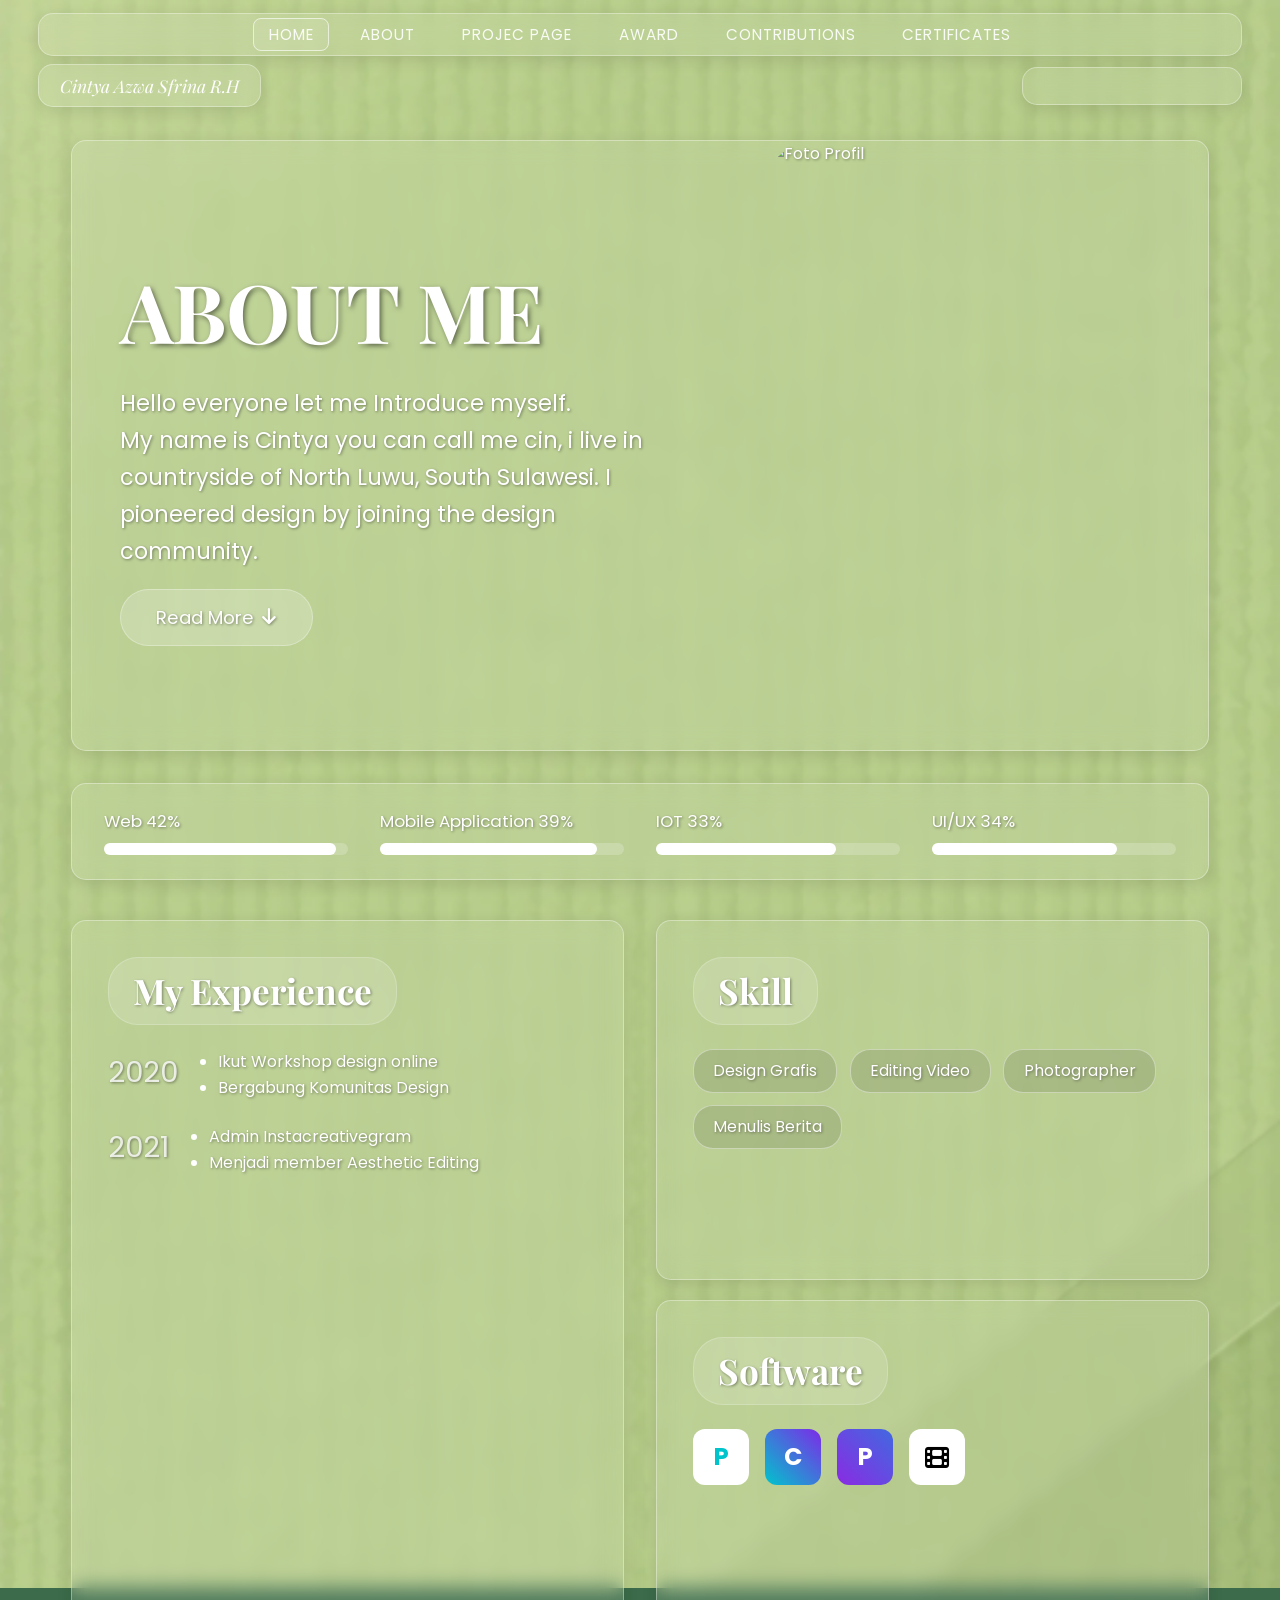
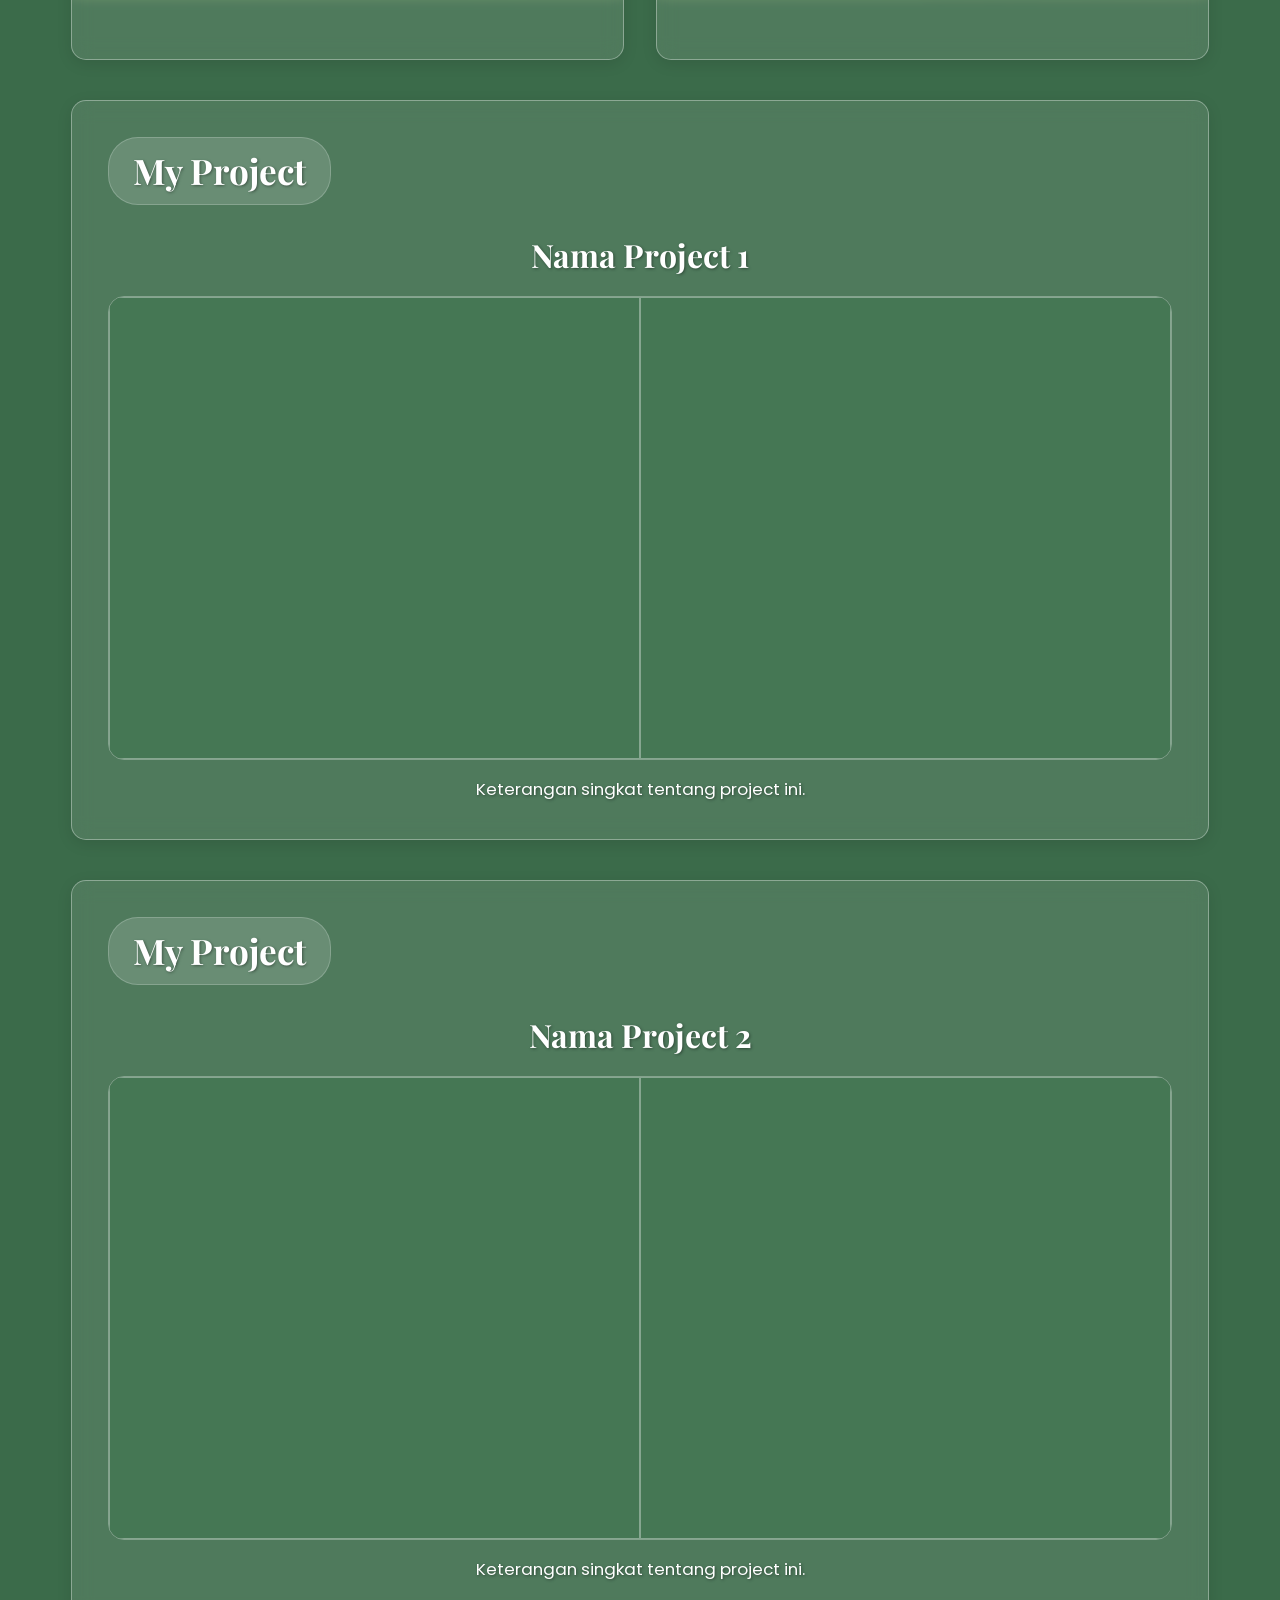
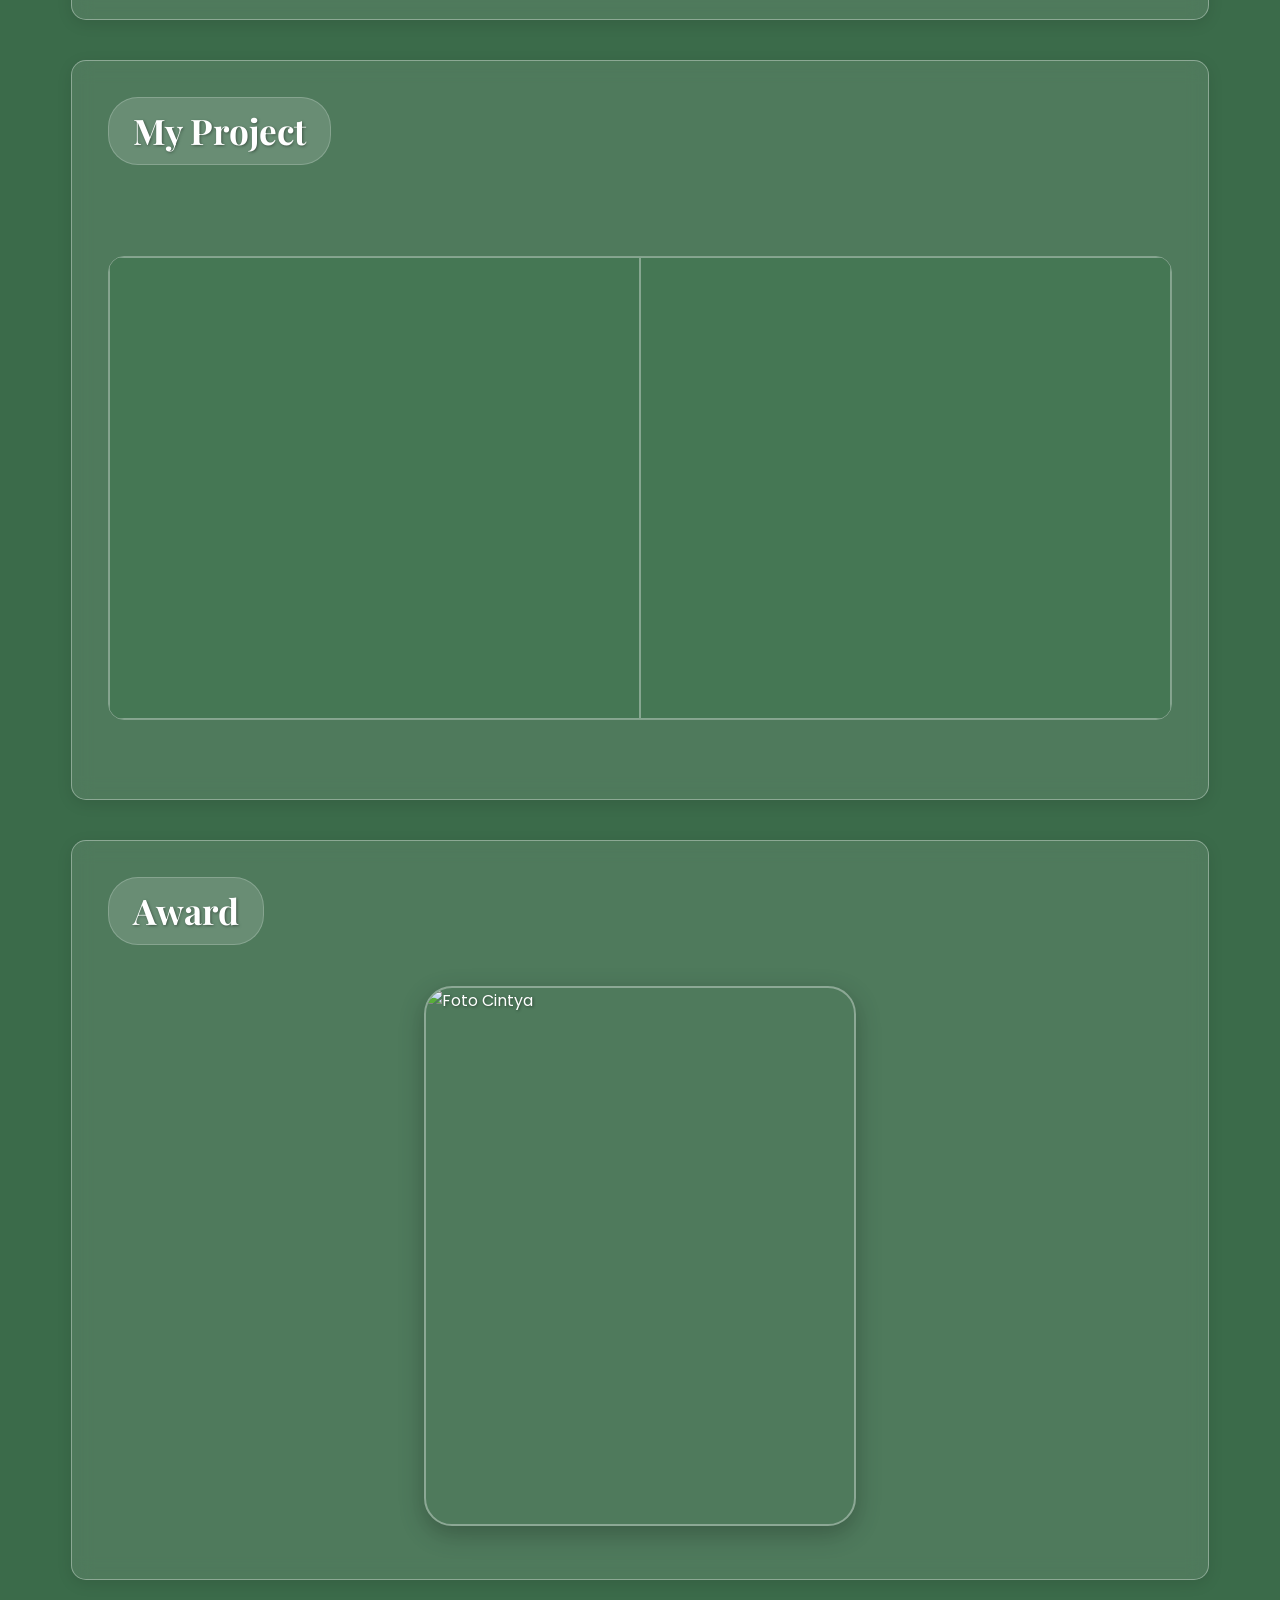
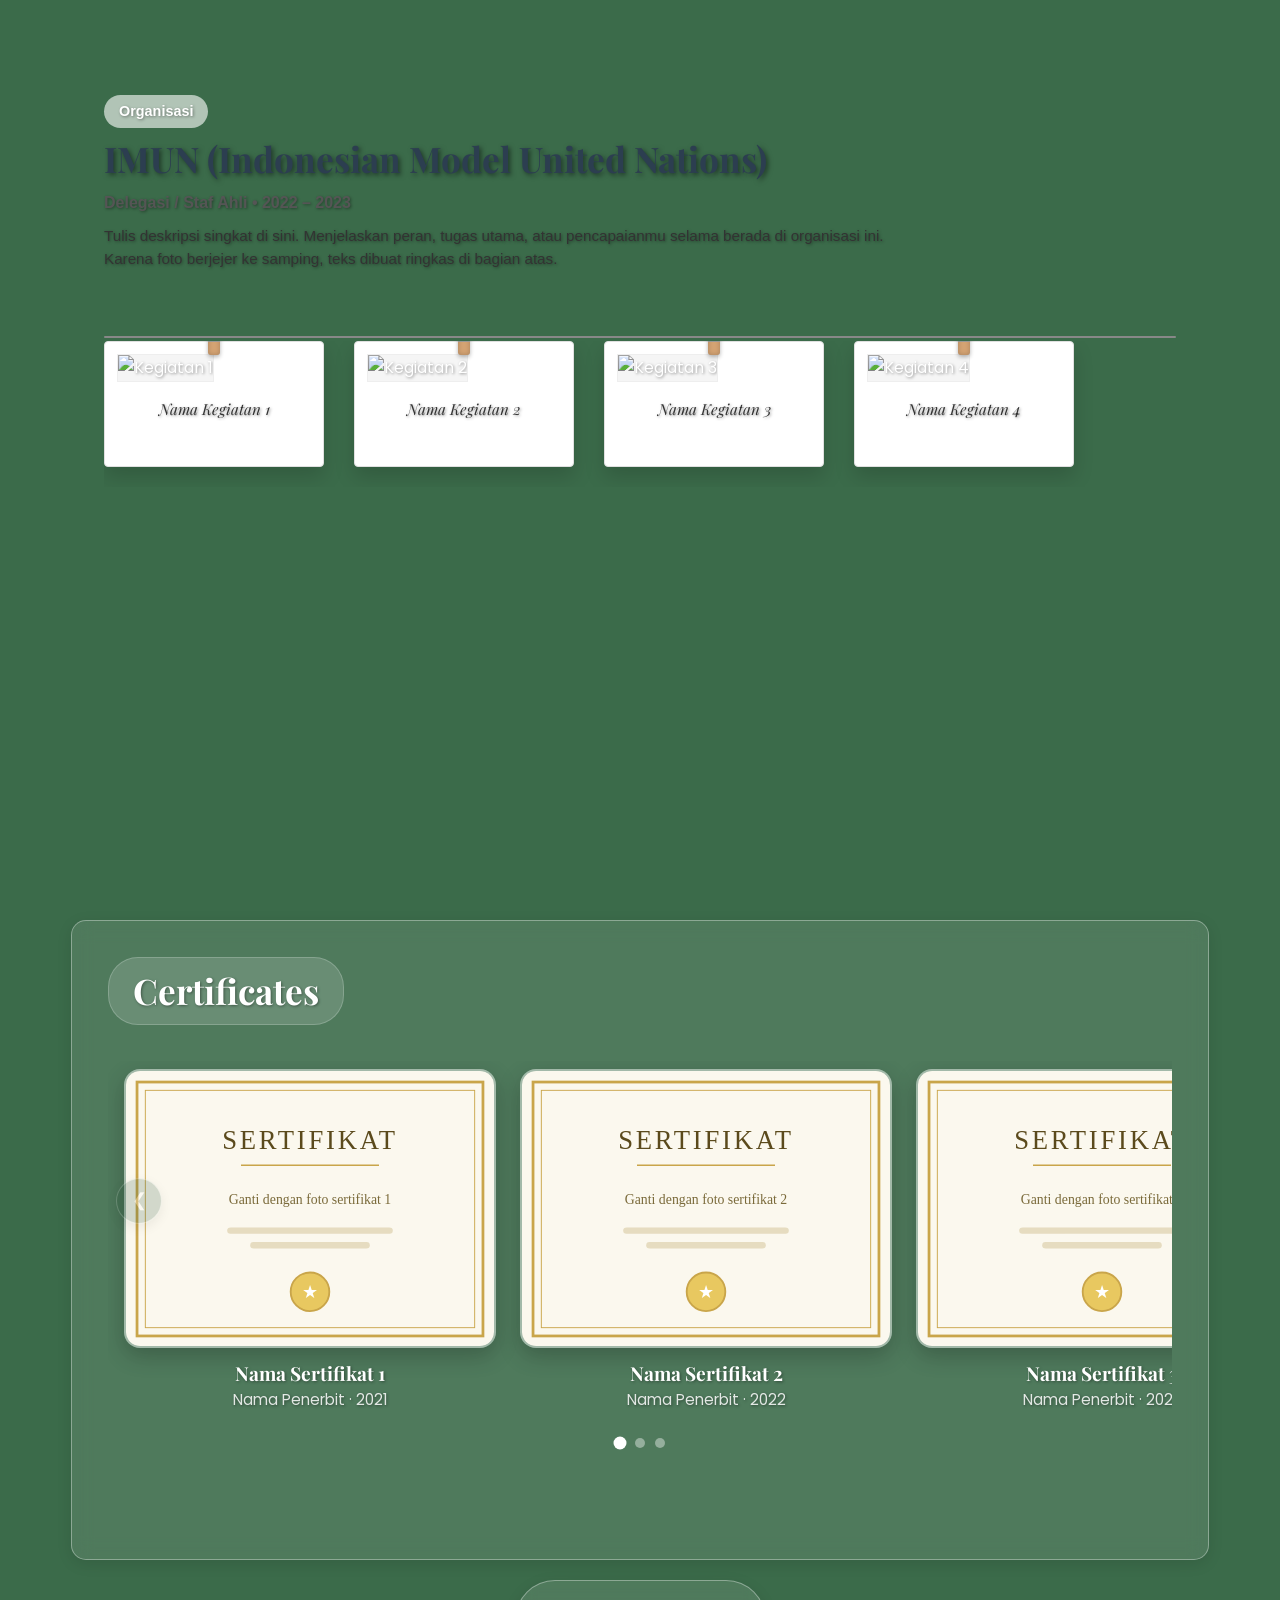
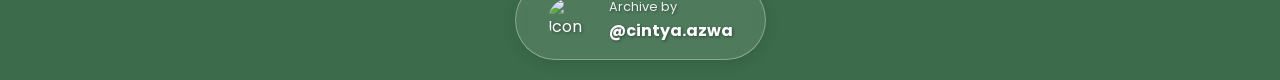
==== commit 065f4af2: "kerangka" ====
--- a/index.html
+++ b/index.html
@@ -9,6 +9,28 @@
   <link rel="stylesheet" href="https://cdnjs.cloudflare.com/ajax/libs/font-awesome/6.4.0/css/all.min.css">
 </head>
 <body>
+
+  <!-- Definisi gambar piala (dipakai ulang oleh halaman Award) -->
+  <svg width="0" height="0" style="position:absolute" aria-hidden="true" focusable="false">
+    <defs>
+      <linearGradient id="gold" x1="0" y1="0" x2="1" y2="1">
+        <stop offset="0" stop-color="#fff0a8"/>
+        <stop offset="0.5" stop-color="#f2c230"/>
+        <stop offset="1" stop-color="#c98a0a"/>
+      </linearGradient>
+      <symbol id="trophy-symbol" viewBox="0 0 120 140">
+        <path d="M30 32H14c0 26 10 32 22 34" fill="none" stroke="url(#gold)" stroke-width="7" stroke-linecap="round"/>
+        <path d="M90 32h16c0 26-10 32-22 34" fill="none" stroke="url(#gold)" stroke-width="7" stroke-linecap="round"/>
+        <path d="M28 14h64v34c0 26-14 44-32 44S28 74 28 48z" fill="url(#gold)"/>
+        <path d="M38 22h10v26c0 14 5 26 12 34-14-4-22-18-22-36z" fill="#fff" opacity=".35"/>
+        <polygon points="60,30 65,43 79,43 68,51 72,64 60,56 48,64 52,51 41,43 55,43" fill="#fff8d6" opacity=".95"/>
+        <rect x="52" y="90" width="16" height="22" fill="url(#gold)"/>
+        <rect x="36" y="110" width="48" height="12" rx="4" fill="url(#gold)"/>
+        <rect x="30" y="122" width="60" height="10" rx="4" fill="#b9780a"/>
+      </symbol>
+    </defs>
+  </svg>
+
 
   <!-- HEADER (tetap di atas saat scroll) -->
   <header class="header-section" id="site-header">
@@ -152,32 +174,147 @@
     </div>
   </div>
 
-  <!-- HALAMAN 4: AWARD -->
-  <div class="page" id="award">
+  <!-- HALAMAN 6: AWARD (piala muncul, lalu foto, foto bergeser ke kiri, keterangan muncul di sampingnya) -->
+  <!--
+    CARA MENGGANTI ISI AWARD:
+    1. Taruh fotomu di assets/img/ (misalnya foto-saya.jpg), lalu ganti src="..." di bawah
+    2. Ganti tulisan di dalam <div class="award-info-inner">: tingkat juara, nama prestasi,
+       penyelenggara + tahun, dan keterangan.
+    Mau tambah prestasi lain? Salin seluruh blok <div class="page" id="award"> ... sampai penutupnya,
+    ganti id-nya (misalnya award-2), dan biarkan data-nav="award" tetap ada.
+  -->
+  <div class="page" id="award" data-nav="award">
     <div class="container">
       <section class="projects glass">
         <h2 class="section-title">Award</h2>
-        <p class="placeholder-text">Isi penghargaan akan ditambahkan di sini.</p>
-      </section>
-    </div>
-  </div>
-
-  <!-- HALAMAN 5: CONTRIBUTIONS -->
-  <div class="page" id="contributions">
-    <div class="container">
-      <section class="projects glass">
-        <h2 class="section-title">Contributions</h2>
-        <p class="placeholder-text">Isi kontribusi akan ditambahkan di sini.</p>
-      </section>
-    </div>
-  </div>
+
+        <div class="award-stage">
+          <!-- Piala (animasi pembuka) -->
+          <div class="award-trophy" aria-hidden="true">
+            <svg viewBox="0 0 120 140"><use href="#trophy-symbol"></use></svg>
+            <span class="award-spark sp1">&#10022;</span>
+            <span class="award-spark sp2">&#10022;</span>
+            <span class="award-spark sp3">&#10022;</span>
+            <span class="award-spark sp4">&#10022;</span>
+          </div>
+
+          <div class="award-row">
+            <div class="award-photo">
+              <img src="https://images.unsplash.com/photo-1580489944761-15a19d654956?ixlib=rb-4.0.3&auto=format&fit=crop&w=700&q=80" alt="Foto Cintya">
+              <div class="award-badge" aria-hidden="true">
+                <svg viewBox="0 0 120 140"><use href="#trophy-symbol"></use></svg>
+              </div>
+            </div>
+
+            <div class="award-info">
+              <div class="award-info-inner">
+                <span class="award-tag">Juara 1</span>
+                <h3 class="award-title">Nama Prestasi Kamu</h3>
+                <p class="award-meta">Nama Penyelenggara &middot; 2021</p>
+                <p class="award-desc">Tulis keterangan singkat tentang prestasi ini di sini: lomba apa, apa yang kamu buat, dan apa yang kamu pelajari.</p>
+              </div>
+            </div>
+          </div>
+        </div>
+      </section>
+    </div>
+  </div>
+
+ <!-- HALAMAN 5: CONTRIBUTIONS -->
+<div class="page" id="contributions" data-nav="contributions">
+    <div class="page-container contrib-container">
+        
+        <!-- Bagian Atas: Teks Keterangan -->
+        <div class="contrib-header">
+            <span class="tag">Organisasi</span>
+            <h1 class="title">IMUN (Indonesian Model United Nations)</h1>
+            <h2 class="subtitle">Delegasi / Staf Ahli &bull; 2022 – 2023</h2>
+            <p class="desc">
+                Tulis deskripsi singkat di sini. Menjelaskan peran, tugas utama, atau pencapaianmu selama berada di organisasi ini. Karena foto berjejer ke samping, teks dibuat ringkas di bagian atas.
+            </p>
+        </div>
+
+        <!-- Bagian Bawah: Foto Gaya Clothesline (Berjejer di Tali) -->
+        <div class="contrib-gallery-wrapper">
+            <!-- Tali (Garis) -->
+            <div class="clothesline"></div>
+            
+            <div class="clothesline-gallery">
+                <!-- Foto 1 -->
+                <div class="polaroid-item" onclick="openLightbox('assets/img/contributions/osis-1.jpg')">
+                    <img src="data:image/svg+xml,..." alt="Kegiatan 1">
+                    <p class="polaroid-caption">Nama Kegiatan 1</p>
+                    <!-- Penjepit baju -->
+                    <div class="clothespin"></div> 
+                </div>
+                
+                <!-- Foto 2 -->
+                <div class="polaroid-item" onclick="openLightbox('assets/img/contributions/osis-2.jpg')">
+                    <img src="data:image/svg+xml,..." alt="Kegiatan 2">
+                    <p class="polaroid-caption">Nama Kegiatan 2</p>
+                    <div class="clothespin"></div>
+                </div>
+
+                <!-- Foto 3 -->
+                <div class="polaroid-item" onclick="openLightbox('assets/img/contributions/osis-3.jpg')">
+                    <img src="data:image/svg+xml,..." alt="Kegiatan 3">
+                    <p class="polaroid-caption">Nama Kegiatan 3</p>
+                    <div class="clothespin"></div>
+                </div>
+
+                <!-- Foto 4 -->
+                <div class="polaroid-item" onclick="openLightbox('assets/img/contributions/osis-4.jpg')">
+                    <img src="data:image/svg+xml,..." alt="Kegiatan 4">
+                    <p class="polaroid-caption">Nama Kegiatan 4</p>
+                    <div class="clothespin"></div>
+                </div>
+            </div>
+        </div>
+
+    </div>
+</div>
+       
+   
 
   <!-- HALAMAN 6: CERTIFICATES -->
   <div class="page" id="certificates">
     <div class="container">
       <section class="projects glass">
         <h2 class="section-title">Certificates</h2>
-        <p class="placeholder-text">Isi sertifikat akan ditambahkan di sini.</p>
+        <!--
+          CARA MENGGANTI SERTIFIKAT:
+          1. Taruh foto/scan sertifikatmu di folder assets/img/certificates/ (misalnya sertif-1.jpg)
+          2. Ganti src="data:image/svg+xml..." jadi src="assets/img/certificates/sertif-1.jpg"
+          3. Ganti nama sertifikat dan penerbit/tahunnya.
+          Mau tambah sertifikat? Salin satu blok <article class="cert-card"> sampai </article>.
+        -->
+        <div class="cert-stage">
+          <div class="cert-carousel">
+            <button class="cert-nav cert-prev" type="button" aria-label="Sebelumnya">&#10094;</button>
+            <div class="cert-track">
+            <article class="cert-card">
+              <div class="cert-image"><img src="data:image/svg+xml;charset=utf-8,%3Csvg%20xmlns%3D%22http%3A%2F%2Fwww.w3.org%2F2000%2Fsvg%22%20width%3D%22800%22%20height%3D%22600%22%20viewBox%3D%220%200%20800%20600%22%3E%3Crect%20width%3D%22800%22%20height%3D%22600%22%20fill%3D%22%23fbf8ee%22%2F%3E%3Crect%20x%3D%2224%22%20y%3D%2224%22%20width%3D%22752%22%20height%3D%22552%22%20fill%3D%22none%22%20stroke%3D%22%23c9a54a%22%20stroke-width%3D%226%22%2F%3E%3Crect%20x%3D%2242%22%20y%3D%2242%22%20width%3D%22716%22%20height%3D%22516%22%20fill%3D%22none%22%20stroke%3D%22%23c9a54a%22%20stroke-width%3D%222%22%2F%3E%3Ctext%20x%3D%22400%22%20y%3D%22170%22%20font-family%3D%22Georgia%2Cserif%22%20font-size%3D%2258%22%20fill%3D%22%235b4a1c%22%20text-anchor%3D%22middle%22%20letter-spacing%3D%226%22%3ESERTIFIKAT%3C%2Ftext%3E%3Cline%20x1%3D%22250%22%20y1%3D%22205%22%20x2%3D%22550%22%20y2%3D%22205%22%20stroke%3D%22%23c9a54a%22%20stroke-width%3D%223%22%2F%3E%3Ctext%20x%3D%22400%22%20y%3D%22290%22%20font-family%3D%22Georgia%2Cserif%22%20font-size%3D%2230%22%20fill%3D%22%237a6a3a%22%20text-anchor%3D%22middle%22%3EGanti%20dengan%20foto%20sertifikat%201%3C%2Ftext%3E%3Crect%20x%3D%22220%22%20y%3D%22340%22%20width%3D%22360%22%20height%3D%2214%22%20rx%3D%227%22%20fill%3D%22%23e6dcc0%22%2F%3E%3Crect%20x%3D%22270%22%20y%3D%22372%22%20width%3D%22260%22%20height%3D%2214%22%20rx%3D%227%22%20fill%3D%22%23e6dcc0%22%2F%3E%3Ccircle%20cx%3D%22400%22%20cy%3D%22480%22%20r%3D%2242%22%20fill%3D%22%23e8c860%22%20stroke%3D%22%23c9a54a%22%20stroke-width%3D%224%22%2F%3E%3Ctext%20x%3D%22400%22%20y%3D%22494%22%20font-family%3D%22Georgia%2Cserif%22%20font-size%3D%2240%22%20fill%3D%22%23fff%22%20text-anchor%3D%22middle%22%3E%26%239733%3B%3C%2Ftext%3E%3C%2Fsvg%3E" alt="Sertifikat 1" draggable="false"></div>
+              <h3 class="cert-title">Nama Sertifikat 1</h3>
+              <p class="cert-meta">Nama Penerbit &middot; 2021</p>
+            </article>
+
+            <article class="cert-card">
+              <div class="cert-image"><img src="data:image/svg+xml;charset=utf-8,%3Csvg%20xmlns%3D%22http%3A%2F%2Fwww.w3.org%2F2000%2Fsvg%22%20width%3D%22800%22%20height%3D%22600%22%20viewBox%3D%220%200%20800%20600%22%3E%3Crect%20width%3D%22800%22%20height%3D%22600%22%20fill%3D%22%23fbf8ee%22%2F%3E%3Crect%20x%3D%2224%22%20y%3D%2224%22%20width%3D%22752%22%20height%3D%22552%22%20fill%3D%22none%22%20stroke%3D%22%23c9a54a%22%20stroke-width%3D%226%22%2F%3E%3Crect%20x%3D%2242%22%20y%3D%2242%22%20width%3D%22716%22%20height%3D%22516%22%20fill%3D%22none%22%20stroke%3D%22%23c9a54a%22%20stroke-width%3D%222%22%2F%3E%3Ctext%20x%3D%22400%22%20y%3D%22170%22%20font-family%3D%22Georgia%2Cserif%22%20font-size%3D%2258%22%20fill%3D%22%235b4a1c%22%20text-anchor%3D%22middle%22%20letter-spacing%3D%226%22%3ESERTIFIKAT%3C%2Ftext%3E%3Cline%20x1%3D%22250%22%20y1%3D%22205%22%20x2%3D%22550%22%20y2%3D%22205%22%20stroke%3D%22%23c9a54a%22%20stroke-width%3D%223%22%2F%3E%3Ctext%20x%3D%22400%22%20y%3D%22290%22%20font-family%3D%22Georgia%2Cserif%22%20font-size%3D%2230%22%20fill%3D%22%237a6a3a%22%20text-anchor%3D%22middle%22%3EGanti%20dengan%20foto%20sertifikat%202%3C%2Ftext%3E%3Crect%20x%3D%22220%22%20y%3D%22340%22%20width%3D%22360%22%20height%3D%2214%22%20rx%3D%227%22%20fill%3D%22%23e6dcc0%22%2F%3E%3Crect%20x%3D%22270%22%20y%3D%22372%22%20width%3D%22260%22%20height%3D%2214%22%20rx%3D%227%22%20fill%3D%22%23e6dcc0%22%2F%3E%3Ccircle%20cx%3D%22400%22%20cy%3D%22480%22%20r%3D%2242%22%20fill%3D%22%23e8c860%22%20stroke%3D%22%23c9a54a%22%20stroke-width%3D%224%22%2F%3E%3Ctext%20x%3D%22400%22%20y%3D%22494%22%20font-family%3D%22Georgia%2Cserif%22%20font-size%3D%2240%22%20fill%3D%22%23fff%22%20text-anchor%3D%22middle%22%3E%26%239733%3B%3C%2Ftext%3E%3C%2Fsvg%3E" alt="Sertifikat 2" draggable="false"></div>
+              <h3 class="cert-title">Nama Sertifikat 2</h3>
+              <p class="cert-meta">Nama Penerbit &middot; 2022</p>
+            </article>
+
+            <article class="cert-card">
+              <div class="cert-image"><img src="data:image/svg+xml;charset=utf-8,%3Csvg%20xmlns%3D%22http%3A%2F%2Fwww.w3.org%2F2000%2Fsvg%22%20width%3D%22800%22%20height%3D%22600%22%20viewBox%3D%220%200%20800%20600%22%3E%3Crect%20width%3D%22800%22%20height%3D%22600%22%20fill%3D%22%23fbf8ee%22%2F%3E%3Crect%20x%3D%2224%22%20y%3D%2224%22%20width%3D%22752%22%20height%3D%22552%22%20fill%3D%22none%22%20stroke%3D%22%23c9a54a%22%20stroke-width%3D%226%22%2F%3E%3Crect%20x%3D%2242%22%20y%3D%2242%22%20width%3D%22716%22%20height%3D%22516%22%20fill%3D%22none%22%20stroke%3D%22%23c9a54a%22%20stroke-width%3D%222%22%2F%3E%3Ctext%20x%3D%22400%22%20y%3D%22170%22%20font-family%3D%22Georgia%2Cserif%22%20font-size%3D%2258%22%20fill%3D%22%235b4a1c%22%20text-anchor%3D%22middle%22%20letter-spacing%3D%226%22%3ESERTIFIKAT%3C%2Ftext%3E%3Cline%20x1%3D%22250%22%20y1%3D%22205%22%20x2%3D%22550%22%20y2%3D%22205%22%20stroke%3D%22%23c9a54a%22%20stroke-width%3D%223%22%2F%3E%3Ctext%20x%3D%22400%22%20y%3D%22290%22%20font-family%3D%22Georgia%2Cserif%22%20font-size%3D%2230%22%20fill%3D%22%237a6a3a%22%20text-anchor%3D%22middle%22%3EGanti%20dengan%20foto%20sertifikat%203%3C%2Ftext%3E%3Crect%20x%3D%22220%22%20y%3D%22340%22%20width%3D%22360%22%20height%3D%2214%22%20rx%3D%227%22%20fill%3D%22%23e6dcc0%22%2F%3E%3Crect%20x%3D%22270%22%20y%3D%22372%22%20width%3D%22260%22%20height%3D%2214%22%20rx%3D%227%22%20fill%3D%22%23e6dcc0%22%2F%3E%3Ccircle%20cx%3D%22400%22%20cy%3D%22480%22%20r%3D%2242%22%20fill%3D%22%23e8c860%22%20stroke%3D%22%23c9a54a%22%20stroke-width%3D%224%22%2F%3E%3Ctext%20x%3D%22400%22%20y%3D%22494%22%20font-family%3D%22Georgia%2Cserif%22%20font-size%3D%2240%22%20fill%3D%22%23fff%22%20text-anchor%3D%22middle%22%3E%26%239733%3B%3C%2Ftext%3E%3C%2Fsvg%3E" alt="Sertifikat 3" draggable="false"></div>
+              <h3 class="cert-title">Nama Sertifikat 3</h3>
+              <p class="cert-meta">Nama Penerbit &middot; 2023</p>
+            </article>
+            </div>
+            <button class="cert-nav cert-next" type="button" aria-label="Berikutnya">&#10095;</button>
+          </div>
+          <div class="cert-dots" aria-hidden="true"></div>
+          <p class="cert-hint">Geser ke kanan atau kiri</p>
+        </div>
       </section>
     <footer class="footer glass">
       <img src="https://images.unsplash.com/photo-1580489944761-15a19d654956?ixlib=rb-4.0.3&auto=format&fit=crop&w=100&q=80" alt="Icon">
@@ -187,6 +324,17 @@
   </div>
 
 
+  <!-- Tampilan besar sertifikat (muncul saat sertifikat diklik) -->
+  <div class="lightbox" id="lightbox" aria-hidden="true" role="dialog" aria-modal="true" aria-label="Sertifikat">
+    <button class="lb-close" type="button" aria-label="Tutup">&#10005;</button>
+    <button class="lb-nav lb-prev" type="button" aria-label="Sebelumnya">&#10094;</button>
+    <figure class="lb-figure">
+      <img class="lb-img" src="" alt="">
+      <figcaption class="lb-caption"><strong class="lb-title"></strong><span class="lb-meta"></span></figcaption>
+    </figure>
+    <button class="lb-nav lb-next" type="button" aria-label="Berikutnya">&#10095;</button>
+  </div>
+
   <script src="assets/js/main.js"></script>
   <script src="assets/js/scroll.js"></script>
 </body>
--- a/assets/css/style.css
+++ b/assets/css/style.css
@@ -355,4 +355,599 @@
   .nav-links a { padding: 0.3rem 0.9rem; }
   .nama-logo { padding: 0.4rem 1.3rem; font-size: 1.1rem; }
   .kotak-kosong { height: 38px; }
+}
+
+
+/* --- AWARD: piala -> foto -> foto bergeser ke kiri -> keterangan muncul --- */
+.award-stage {
+  position: relative;
+  display: flex;
+  align-items: center;
+  justify-content: center;
+  min-height: 520px;
+}
+.award-row {
+  display: flex;
+  flex-direction: column;
+  align-items: center;
+  gap: 1.2rem;
+  width: 100%;
+}
+
+/* Foto */
+.award-photo {
+  position: relative;
+  width: min(70vw, 280px);
+  aspect-ratio: 4 / 5;
+  opacity: 0;
+  transform: scale(.85);
+  transition: opacity .3s, transform .3s;
+}
+.award-photo img {
+  display: block;
+  width: 100%;
+  height: 100%;
+  object-fit: cover;
+  border-radius: 28px;
+  border: 2px solid var(--glass-border);
+  box-shadow: 0 8px 24px rgba(0,0,0,.25);
+}
+.award-badge {
+  position: absolute;
+  right: -14px;
+  bottom: -14px;
+  width: 66px;
+  height: 66px;
+  border-radius: 50%;
+  background: rgba(255,255,255,.25);
+  border: 1px solid rgba(255,255,255,.6);
+  backdrop-filter: blur(6px);
+  display: flex;
+  align-items: center;
+  justify-content: center;
+  box-shadow: 0 6px 16px rgba(0,0,0,.25);
+  opacity: 0;
+  transform: scale(0) rotate(-40deg);
+  transition: opacity .3s, transform .3s;
+}
+.award-badge svg { width: 38px; height: 44px; }
+
+/* Keterangan */
+.award-info {
+  width: 100%;
+  opacity: 0;
+  transform: translateY(16px);
+  transition: opacity .3s, transform .3s;
+}
+.award-info-inner > * {
+  opacity: 0;
+  transform: translateX(28px);
+  transition: opacity .3s, transform .3s;
+}
+.award-tag {
+  display: inline-block;
+  padding: .25rem 1.1rem;
+  border-radius: 30px;
+  background: rgba(255,255,255,.2);
+  border: 1px solid rgba(255,255,255,.45);
+  font-size: .95rem;
+  margin-bottom: .9rem;
+}
+.award-title {
+  font-family: 'Playfair Display', serif;
+  font-size: clamp(1.7rem, 4.6vh, 2.5rem);
+  line-height: 1.2;
+  margin-bottom: .5rem;
+}
+.award-meta { font-size: 1.05rem; color: rgba(255,255,255,.85); margin-bottom: .9rem; }
+.award-desc { font-size: 1.05rem; line-height: 1.75; }
+
+/* Piala (animasi pembuka, di tengah) */
+.award-trophy {
+  position: absolute;
+  left: 50%;
+  top: 50%;
+  width: min(210px, 34vh);
+  aspect-ratio: 120 / 140;
+  opacity: 0;
+  pointer-events: none;
+  transform: translate(-50%, -50%) scale(0);
+  z-index: 3;
+}
+.award-trophy svg { width: 100%; height: 100%; filter: drop-shadow(0 10px 18px rgba(0,0,0,.3)); }
+.award-trophy::before {
+  content: "";
+  position: absolute;
+  inset: -45%;
+  border-radius: 50%;
+  background: radial-gradient(circle, rgba(255,240,170,.7), rgba(255,240,170,0) 62%);
+  opacity: 0;
+  z-index: -1;
+}
+.award-spark {
+  position: absolute;
+  color: #fff6c2;
+  font-size: 1.6rem;
+  text-shadow: 0 0 10px rgba(255,230,120,.9);
+  opacity: 0;
+}
+.sp1 { left: -22%; top: 8%; }
+.sp2 { right: -20%; top: 22%; font-size: 1.1rem; }
+.sp3 { left: -12%; bottom: 14%; font-size: 1.1rem; }
+.sp4 { right: -26%; bottom: 6%; }
+
+/* ---- Saat halaman Award muncul: urutan animasi ---- */
+.award-stage.is-playing .award-trophy { animation: trophy-show 2.8s ease both; }
+.award-stage.is-playing .award-trophy::before { animation: trophy-glow 2.8s ease both; }
+.award-stage.is-playing .award-spark { animation: spark-twinkle 1.1s ease-in-out .5s 2 both; }
+.award-stage.is-playing .sp2 { animation-delay: .8s; }
+.award-stage.is-playing .sp3 { animation-delay: 1.1s; }
+.award-stage.is-playing .sp4 { animation-delay: .65s; }
+
+.award-stage.is-playing .award-photo {
+  opacity: 1;
+  transform: none;
+  transition: opacity .9s ease 2.3s, transform .9s ease 2.3s;
+}
+.award-stage.is-playing .award-badge {
+  opacity: 1;
+  transform: none;
+  transition: opacity .5s ease 3.9s, transform .8s cubic-bezier(.3, 1.6, .5, 1) 3.9s;
+}
+.award-stage.is-playing .award-info {
+  opacity: 1;
+  transform: none;
+  transition: opacity .8s ease 3.3s, transform .8s ease 3.3s;
+}
+.award-stage.is-playing .award-info-inner > * {
+  opacity: 1;
+  transform: none;
+  transition: opacity .7s ease, transform .7s ease;
+}
+.award-stage.is-playing .award-info-inner > :nth-child(1) { transition-delay: 3.9s; }
+.award-stage.is-playing .award-info-inner > :nth-child(2) { transition-delay: 4.1s; }
+.award-stage.is-playing .award-info-inner > :nth-child(3) { transition-delay: 4.3s; }
+.award-stage.is-playing .award-info-inner > :nth-child(4) { transition-delay: 4.5s; }
+
+@keyframes trophy-show {
+  0%   { opacity: 0; transform: translate(-50%, -50%) scale(0) rotate(-30deg); }
+  25%  { opacity: 1; transform: translate(-50%, -50%) scale(1.18) rotate(8deg); }
+  38%  { transform: translate(-50%, -50%) scale(.94) rotate(-4deg); }
+  46%  { transform: translate(-50%, -50%) scale(1) rotate(0); }
+  72%  { opacity: 1; transform: translate(-50%, -50%) scale(1.06) rotate(0); }
+  100% { opacity: 0; transform: translate(-50%, -78%) scale(.5) rotate(0); }
+}
+@keyframes trophy-glow {
+  0%, 20% { opacity: 0; transform: scale(.6); }
+  45%     { opacity: 1; transform: scale(1); }
+  72%     { opacity: .8; transform: scale(1.1); }
+  100%    { opacity: 0; transform: scale(1.3); }
+}
+@keyframes spark-twinkle {
+  0%   { opacity: 0; transform: scale(.3) rotate(0); }
+  50%  { opacity: 1; transform: scale(1.2) rotate(90deg); }
+  100% { opacity: 0; transform: scale(.3) rotate(180deg); }
+}
+
+/* ---- Laptop/desktop: foto di tengah lalu bergeser ke kiri, keterangan muncul di kanannya ---- */
+@media (min-width: 769px) {
+  .award-stage { min-height: 0; flex: 1 1 auto; }
+  .award-row {
+    flex-direction: row;
+    gap: 0;
+    width: auto;
+    height: 100%;
+    max-height: 100%;
+    justify-content: center;
+  }
+  .award-photo {
+    flex: 0 0 auto;
+    height: min(100%, 540px);
+    width: auto;
+  }
+  /* lebar keterangan 0 -> 480px; karena baris selalu di tengah, foto otomatis meluncur ke kiri */
+  .award-info {
+    flex: 0 0 0;
+    width: auto;
+    display: flex;
+    align-items: center;
+    overflow: hidden;
+    margin-left: 0;
+    transform: none;
+    transition: flex-basis .3s, margin-left .3s, opacity .3s;
+  }
+  .award-info-inner { width: 480px; flex: 0 0 480px; }
+  .award-stage.is-playing .award-info {
+    flex-basis: 480px;
+    margin-left: 3rem;
+    opacity: 1;
+    transition: flex-basis 1.1s cubic-bezier(.65, 0, .25, 1) 3.1s,
+                margin-left 1.1s cubic-bezier(.65, 0, .25, 1) 3.1s,
+                opacity .8s ease 3.3s;
+  }
+}
+
+/* Tanpa animasi bagi yang memilih mengurangi gerakan: langsung tampil lengkap */
+@media (prefers-reduced-motion: reduce) {
+  .award-trophy { display: none; }
+  .award-photo, .award-badge, .award-info, .award-info-inner > * {
+    opacity: 1 !important; transform: none !important; transition: none !important;
+  }
+}
+@media (prefers-reduced-motion: reduce) and (min-width: 769px) {
+  .award-info { flex-basis: 480px !important; margin-left: 3rem !important; }
+}
+
+
+
+/* --- CERTIFICATES: muncul dari bawah satu per satu, bisa digeser kanan-kiri --- */
+.cert-stage { display: flex; flex-direction: column; justify-content: center; gap: .9rem; min-height: 0; margin-top: .75rem; }
+.cert-carousel { position: relative; }
+
+.cert-track {
+  display: flex;
+  gap: 1.5rem;
+  overflow-x: auto;
+  scroll-snap-type: x mandatory;
+  scrollbar-width: none;
+  padding: .5rem 1rem 1rem;
+  cursor: grab;
+  -webkit-overflow-scrolling: touch;
+}
+.cert-track::-webkit-scrollbar { display: none; }
+.cert-track.is-dragging { cursor: grabbing; scroll-snap-type: none; }
+/* rata tengah kalau sertifikatnya sedikit */
+.cert-card:first-child { margin-left: auto; }
+.cert-card:last-child  { margin-right: auto; }
+
+.cert-card {
+  flex: 0 0 auto;
+  scroll-snap-align: center;
+  text-align: center;
+  opacity: 0;
+  transform: translateY(90px);
+  transition: opacity .3s, transform .3s;
+}
+.cert-image {
+  width: min(78vw, 400px);
+  aspect-ratio: 4 / 3;
+  border-radius: 16px;
+  overflow: hidden;
+  border: 2px solid var(--glass-border);
+  box-shadow: 0 8px 22px rgba(0,0,0,.22);
+  background: rgba(255,255,255,.2);
+  cursor: zoom-in;
+  transition: transform .35s ease, box-shadow .35s ease;
+}
+.cert-card:hover .cert-image { transform: scale(1.03); box-shadow: 0 12px 28px rgba(0,0,0,.3); }
+.cert-image img {
+  width: 100%; height: 100%;
+  object-fit: cover; display: block;
+  -webkit-user-drag: none; user-select: none; pointer-events: none;
+}
+.cert-title { font-family: 'Playfair Display', serif; font-size: 1.3rem; margin-top: .8rem; }
+.cert-meta  { font-size: .95rem; color: rgba(255,255,255,.85); }
+
+/* Tombol panah */
+.cert-nav {
+  position: absolute;
+  top: 38%;
+  transform: translateY(-50%);
+  width: 46px; height: 46px;
+  border-radius: 50%;
+  border: 1px solid rgba(255,255,255,.7);
+  background: rgba(35,80,52,.75);
+  box-shadow: 0 4px 12px rgba(0,0,0,.25);
+  color: #fff;
+  font-size: 1.1rem;
+  cursor: pointer;
+  z-index: 2;
+  opacity: 0;
+  transition: opacity .3s, background .3s;
+}
+.cert-prev { left: 4px; }
+.cert-next { right: 4px; }
+.cert-nav:hover { background: rgba(35,80,52,.95); }
+.cert-nav:disabled { opacity: .25 !important; cursor: default; }
+
+/* Titik penunjuk */
+.cert-dots { display: flex; justify-content: center; gap: .6rem; opacity: 0; transition: opacity .3s; }
+.cert-dots span {
+  width: 10px; height: 10px; border-radius: 50%;
+  background: rgba(255,255,255,.4);
+  transition: background .3s, transform .3s;
+}
+.cert-dots span.on { background: #fff; transform: scale(1.3); }
+.cert-hint { text-align: center; font-size: .85rem; opacity: 0; transition: opacity .3s; color: rgba(255,255,255,.85); }
+
+/* Saat halaman Certificates muncul: naik dari bawah satu per satu */
+.cert-stage.is-playing .cert-card {
+  opacity: 1;
+  transform: none;
+  transition: opacity .8s ease, transform .95s cubic-bezier(.2, .85, .25, 1);
+}
+.cert-stage.is-playing .cert-card:nth-child(1) { transition-delay: .1s; }
+.cert-stage.is-playing .cert-card:nth-child(2) { transition-delay: .45s; }
+.cert-stage.is-playing .cert-card:nth-child(3) { transition-delay: .8s; }
+.cert-stage.is-playing .cert-card:nth-child(n+4) { transition-delay: 1.1s; }
+.cert-stage.is-playing .cert-nav  { opacity: 1; transition: opacity .6s ease 1.5s, background .3s; }
+.cert-stage.is-playing .cert-dots { opacity: 1; transition: opacity .6s ease 1.5s; }
+.cert-stage.is-playing .cert-hint { opacity: .9; transition: opacity .6s ease 1.7s; }
+
+@media (min-width: 769px) {
+  .cert-image { width: auto; height: min(31vh, 290px); }
+  .cert-prev { left: 8px; }
+  .cert-next { right: 8px; }
+}
+@media (prefers-reduced-motion: reduce) {
+  .cert-card, .cert-nav, .cert-dots, .cert-hint { opacity: 1 !important; transform: none !important; transition: none !important; }
+}
+
+/* judul section (pill) selebar isinya saja, tidak melebar penuh */
+.projects > .section-title { align-self: flex-start; }
+.cert-stage { gap: .6rem; }
+.cert-title { margin-top: .6rem; font-size: 1.2rem; }
+.cert-hint { font-size: .8rem; }
+
+
+/* --- LIGHTBOX SERTIFIKAT: membesar, latar belakang blur --- */
+.lightbox {
+  position: fixed;
+  inset: 0;
+  z-index: 1000;
+  display: flex;
+  align-items: center;
+  justify-content: center;
+  gap: 1rem;
+  padding: 1rem;
+  background: rgba(25, 55, 38, .4);
+  backdrop-filter: blur(14px);
+  -webkit-backdrop-filter: blur(14px);
+  opacity: 0;
+  visibility: hidden;
+  transition: opacity .35s ease, visibility 0s linear .35s;
+}
+.lightbox.is-open { opacity: 1; visibility: visible; transition: opacity .35s ease; }
+
+.lb-figure {
+  margin: 0;
+  text-align: center;
+  transform: scale(.86) translateY(24px);
+  transition: transform .5s cubic-bezier(.2, .9, .25, 1);
+}
+.lightbox.is-open .lb-figure { transform: none; }
+
+.lb-img {
+  display: block;
+  margin: 0 auto;
+  max-width: min(86vw, 1000px);
+  max-height: 74vh;
+  border-radius: 14px;
+  border: 2px solid rgba(255,255,255,.65);
+  box-shadow: 0 22px 60px rgba(0,0,0,.45);
+  background: #fff;
+}
+.lb-caption { margin-top: 1rem; color: #fff; display: flex; flex-direction: column; gap: .15rem; }
+.lb-title { font-family: 'Playfair Display', serif; font-size: 1.4rem; font-weight: 600; }
+.lb-meta { font-size: 1rem; color: rgba(255,255,255,.88); }
+
+.lb-close, .lb-nav {
+  border: 1px solid rgba(255,255,255,.7);
+  background: rgba(35, 80, 52, .75);
+  color: #fff;
+  border-radius: 50%;
+  cursor: pointer;
+  box-shadow: 0 4px 12px rgba(0,0,0,.25);
+  transition: background .3s, transform .3s;
+}
+.lb-close:hover, .lb-nav:hover { background: rgba(35, 80, 52, .95); }
+.lb-close { position: absolute; top: 18px; right: 22px; width: 46px; height: 46px; font-size: 1.1rem; }
+.lb-nav { flex: 0 0 auto; width: 48px; height: 48px; font-size: 1.1rem; }
+
+html.lb-open { overflow: hidden; }
+
+@media (max-width: 768px) {
+  .lightbox { flex-wrap: wrap; align-content: center; }
+  .lb-figure { order: 1; width: 100%; }
+  .lb-nav { order: 2; margin-top: .5rem; }
+  .lb-img { max-width: 92vw; max-height: 62vh; }
+}
+@media (prefers-reduced-motion: reduce) {
+  .lightbox, .lb-figure { transition: none; }
+}
+
+
+
+/* --- CONTRIBUTIONS CLOTHESLINE STYLE (REVISI SCROLL) --- */
+#contributions {
+    height: 100vh; 
+    display: flex;
+    align-items: center;
+    justify-content: center;
+    overflow: hidden;
+}
+
+.contrib-container {
+    display: flex;
+    flex-direction: column;
+    width: 100%;
+    height: 85%; 
+    max-width: 1200px;
+    padding: 0 5%;
+    box-sizing: border-box;
+}
+
+.contrib-header {
+    text-align: left;
+    max-width: 800px;
+    margin-top: 10px;
+}
+
+#contributions .contrib-header .tag {
+    display: inline-block;
+    background: rgba(255, 255, 255, 0.6);
+    padding: 5px 15px;
+    border-radius: 20px;
+    font-size: 0.9rem;
+    font-family: 'Inter', sans-serif;
+    margin-bottom: 10px;
+    font-weight: 600;
+}
+
+#contributions .contrib-header .title {
+    font-family: 'Playfair Display', serif;
+    font-size: 2.2rem !important; 
+    line-height: 1.2;
+    margin: 0 0 10px 0;
+    color: #2c3e50;
+}
+
+#contributions .contrib-header .subtitle {
+    font-family: 'Inter', sans-serif;
+    font-size: 1rem;
+    font-weight: 600;
+    color: #555;
+    margin: 0 0 10px 0;
+}
+
+#contributions .contrib-header .desc {
+    font-family: 'Inter', sans-serif;
+    font-size: 0.95rem;
+    color: #333;
+    line-height: 1.5;
+    margin: 0;
+}
+
+/* Area Galeri Tali */
+.contrib-gallery-wrapper {
+    position: relative;
+    width: 100%;
+    margin-top: 30px;
+    padding-top: 40px; 
+    display: flex;
+    flex-direction: column;
+}
+
+/* Tali */
+.clothesline {
+    position: absolute;
+    top: 35px;
+    left: 0;
+    right: 0;
+    height: 2px;
+    background-color: #888;
+    border-radius: 2px;
+    z-index: 1;
+}
+
+/* Wadah Foto Berjejer (Bisa Digeser) */
+.clothesline-gallery {
+    display: flex;
+    align-items: flex-start;
+    gap: 30px; 
+    width: 100%;
+    z-index: 2;
+    
+    /* Fitur Geser (Scroll) */
+    overflow-x: auto;
+    padding-bottom: 20px; /* Ruang untuk scrollbar */
+    scroll-behavior: smooth;
+    
+    /* Menyembunyikan scrollbar bawaan agar lebih rapi (opsional) */
+    -ms-overflow-style: none;  
+    scrollbar-width: none;  
+}
+.clothesline-gallery::-webkit-scrollbar {
+    display: none;
+}
+
+/* Gaya Polaroid / Card Putih */
+.polaroid-item {
+    position: relative;
+    background: #ffffff; /* Card putih solid */
+    padding: 12px 12px 45px 12px; /* Ruang bawah untuk teks */
+    box-shadow: 0 10px 20px rgba(0,0,0,0.15);
+    border-radius: 4px;
+    cursor: grab; /* Kursor tangan untuk digeser */
+    width: 220px; /* Lebar card */
+    flex-shrink: 0; /* Mencegah card mengecil */
+    border: 1px solid #e0e0e0;
+    
+    transform-origin: top center;
+    animation: swing 4s ease-in-out infinite alternate;
+    transition: transform 0.3s ease, box-shadow 0.3s ease;
+}
+
+.polaroid-item:active {
+    cursor: grabbing; /* Kursor saat diklik/digeser */
+}
+
+/* Foto di dalam Polaroid */
+.polaroid-item img {
+    width: 100%;
+    aspect-ratio: 1 / 1; 
+    object-fit: cover;
+    border: 1px solid #eee;
+    background-color: #f5f5f5; /* Warna abu-abu jika foto belum load */
+    pointer-events: none; /* Agar tidak mengganggu fungsi drag */
+}
+
+/* Teks di bawah foto */
+.polaroid-caption {
+    font-family: 'Playfair Display', serif;
+    font-size: 0.95rem;
+    text-align: center;
+    color: #333;
+    margin-top: 15px;
+    font-style: italic;
+    white-space: nowrap;
+    overflow: hidden;
+    text-overflow: ellipsis;
+}
+
+/* Penjepit Baju */
+.clothespin {
+    position: absolute;
+    top: -15px;
+    left: 50%;
+    transform: translateX(-50%);
+    width: 12px;
+    height: 28px;
+    background: #d4a373;
+    border-radius: 3px;
+    box-shadow: inset 0 0 5px rgba(0,0,0,0.2), 0 2px 4px rgba(0,0,0,0.3);
+    z-index: 3;
+}
+
+.clothespin::after {
+    content: '';
+    position: absolute;
+    top: 12px;
+    left: 0;
+    width: 100%;
+    height: 3px;
+    background: #999;
+}
+
+@keyframes swing {
+    0% { transform: rotate(-1deg); }
+    100% { transform: rotate(1deg); }
+}
+
+.polaroid-item:hover {
+    animation-play-state: paused;
+    transform: translateY(-5px) rotate(0deg);
+    box-shadow: 0 15px 30px rgba(0,0,0,0.25);
+    z-index: 10;
+}
+
+/* Responsif HP */
+@media (max-width: 768px) {
+    #contributions { height: auto; overflow: visible; padding-top: 100px;}
+    .contrib-container { height: auto; }
+    .contrib-header { text-align: center; }
+    .clothesline { display: none; }
+    .clothespin { display: none; }
+    .polaroid-item { width: 160px; animation: none; }
+    .polaroid-caption { font-size: 0.8rem; }
 }
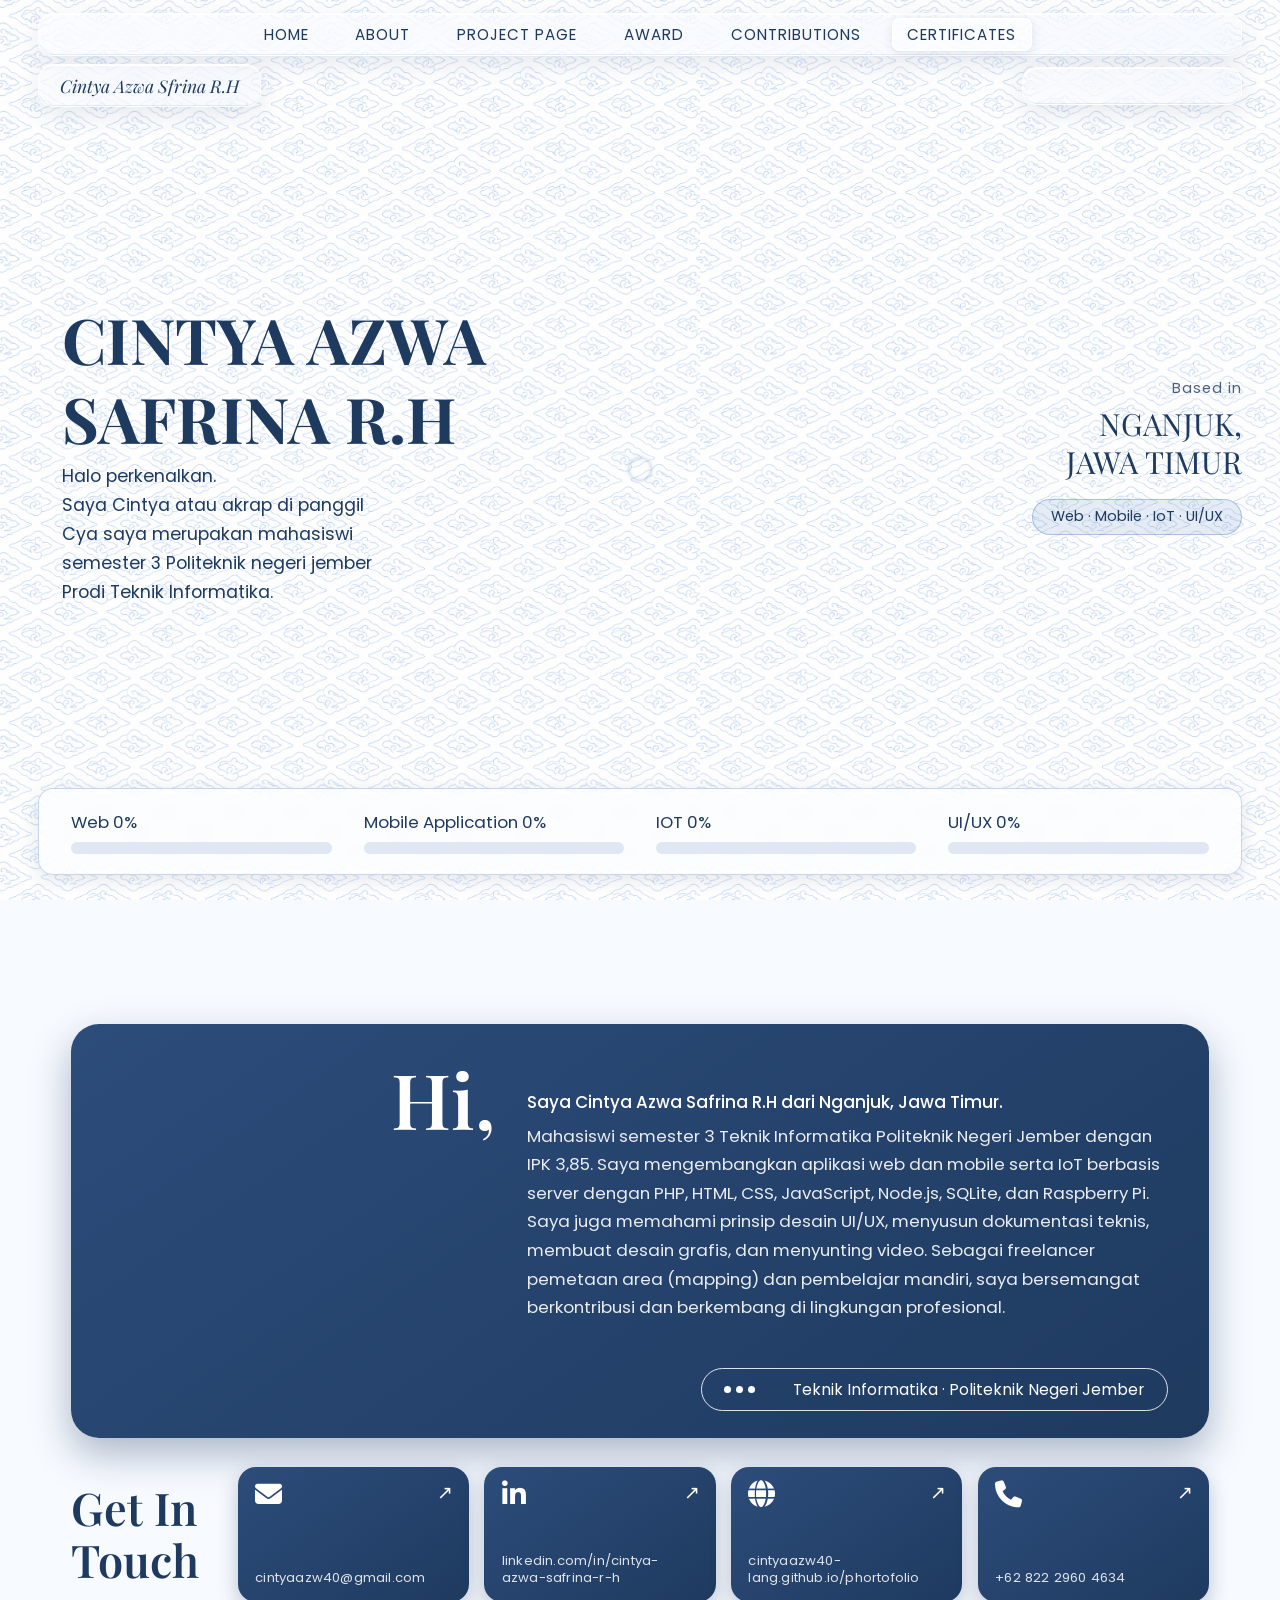
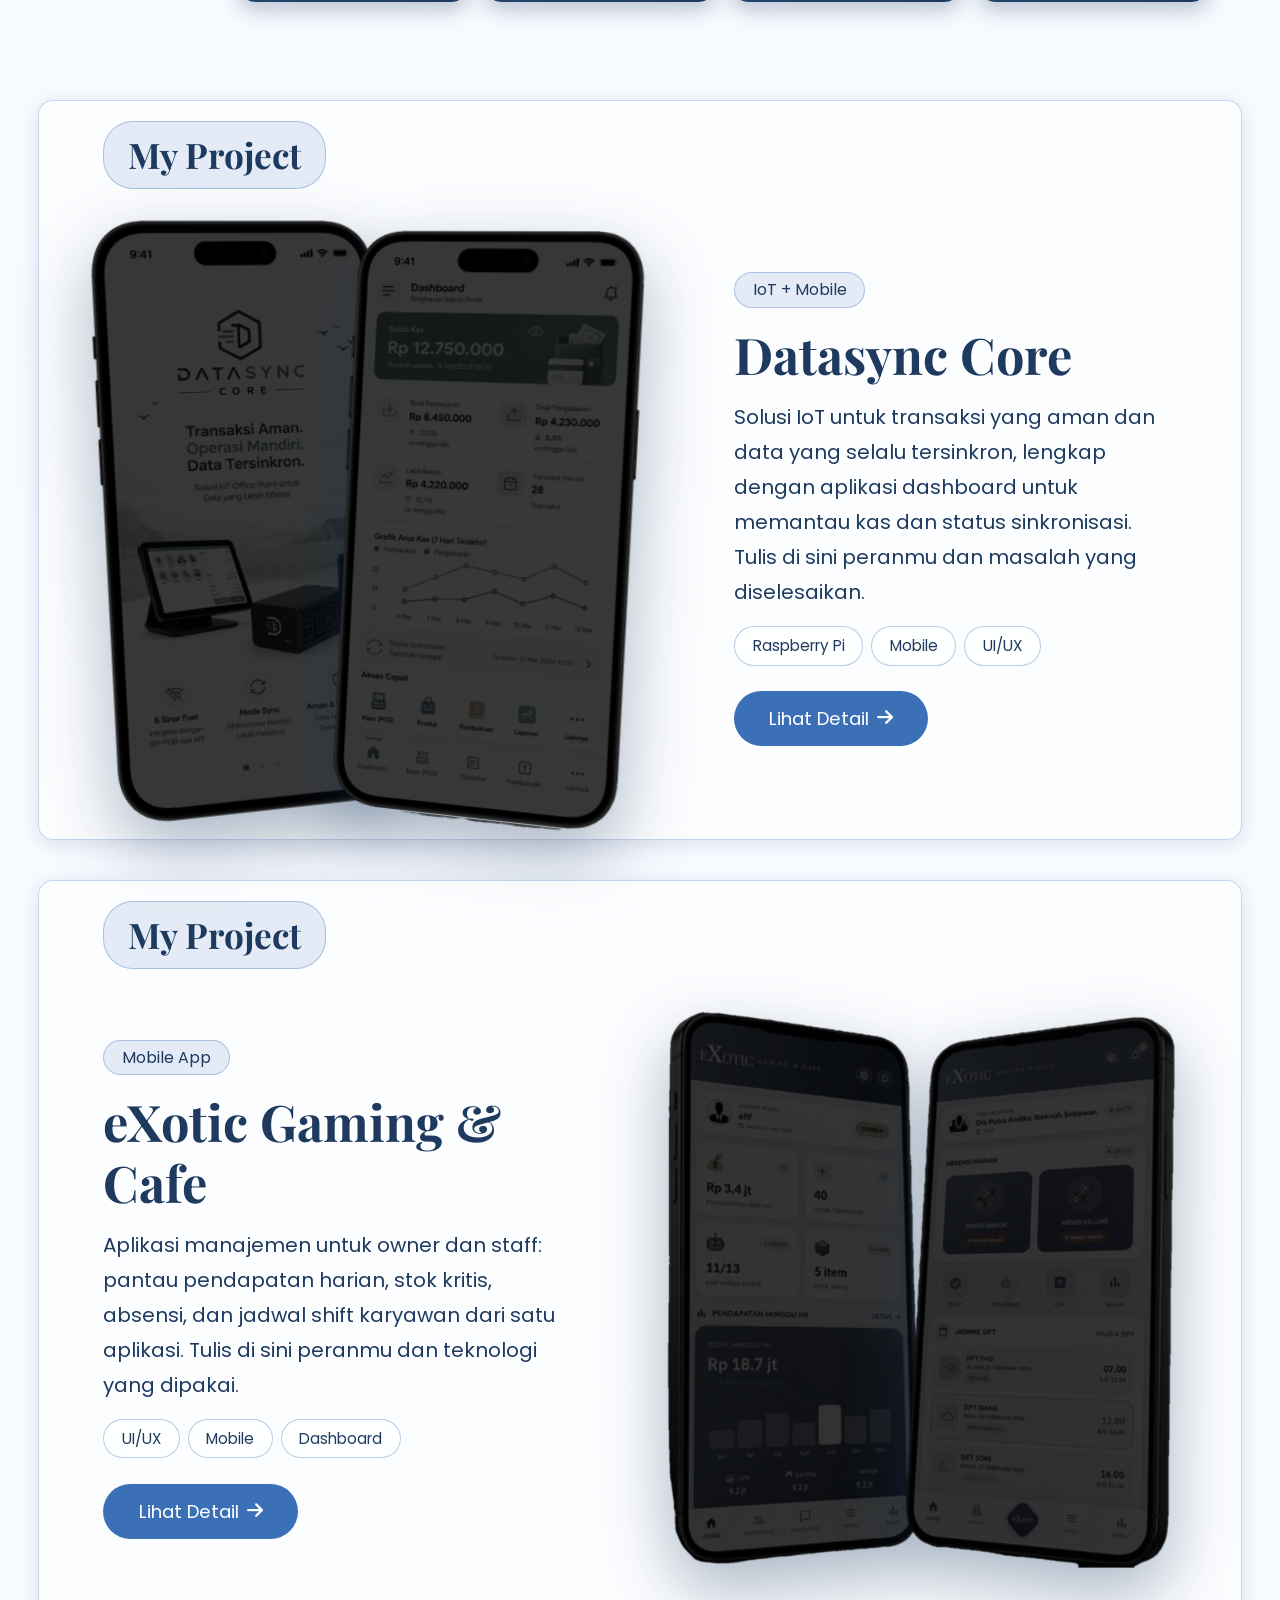
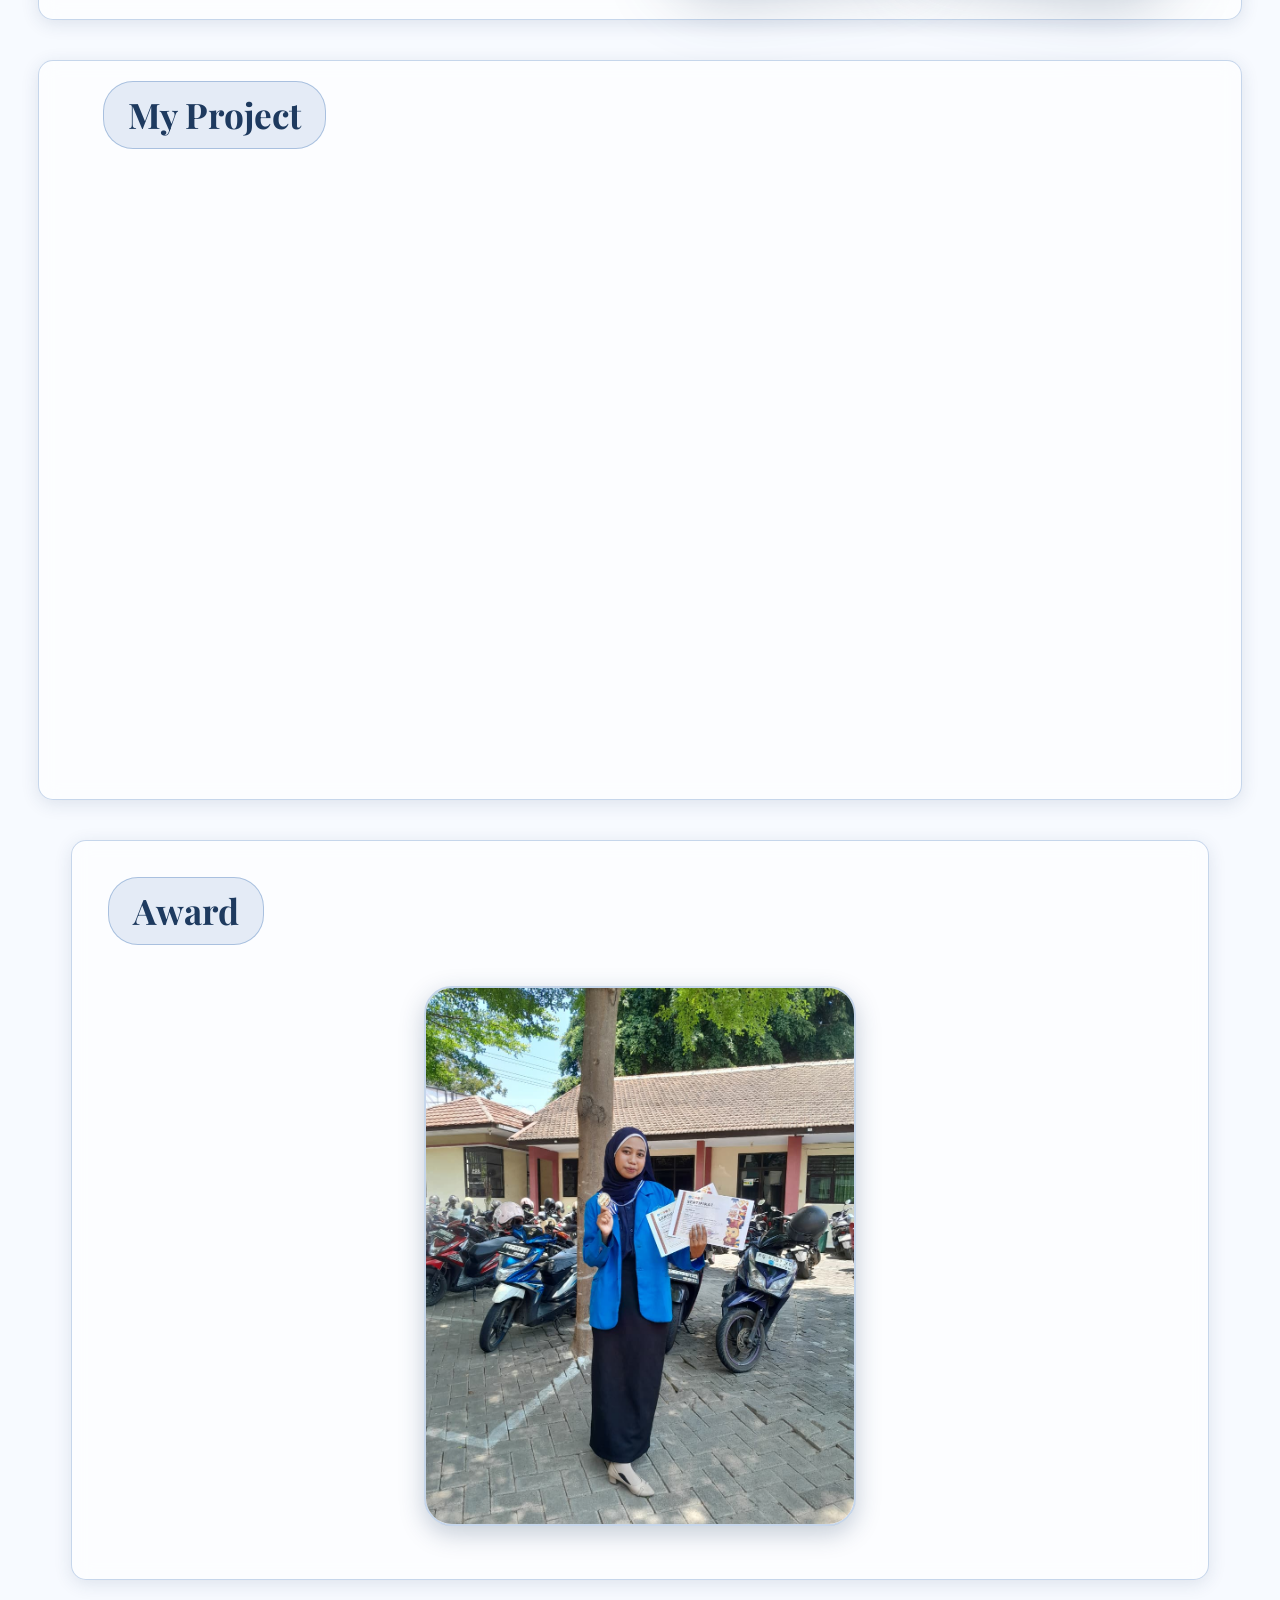
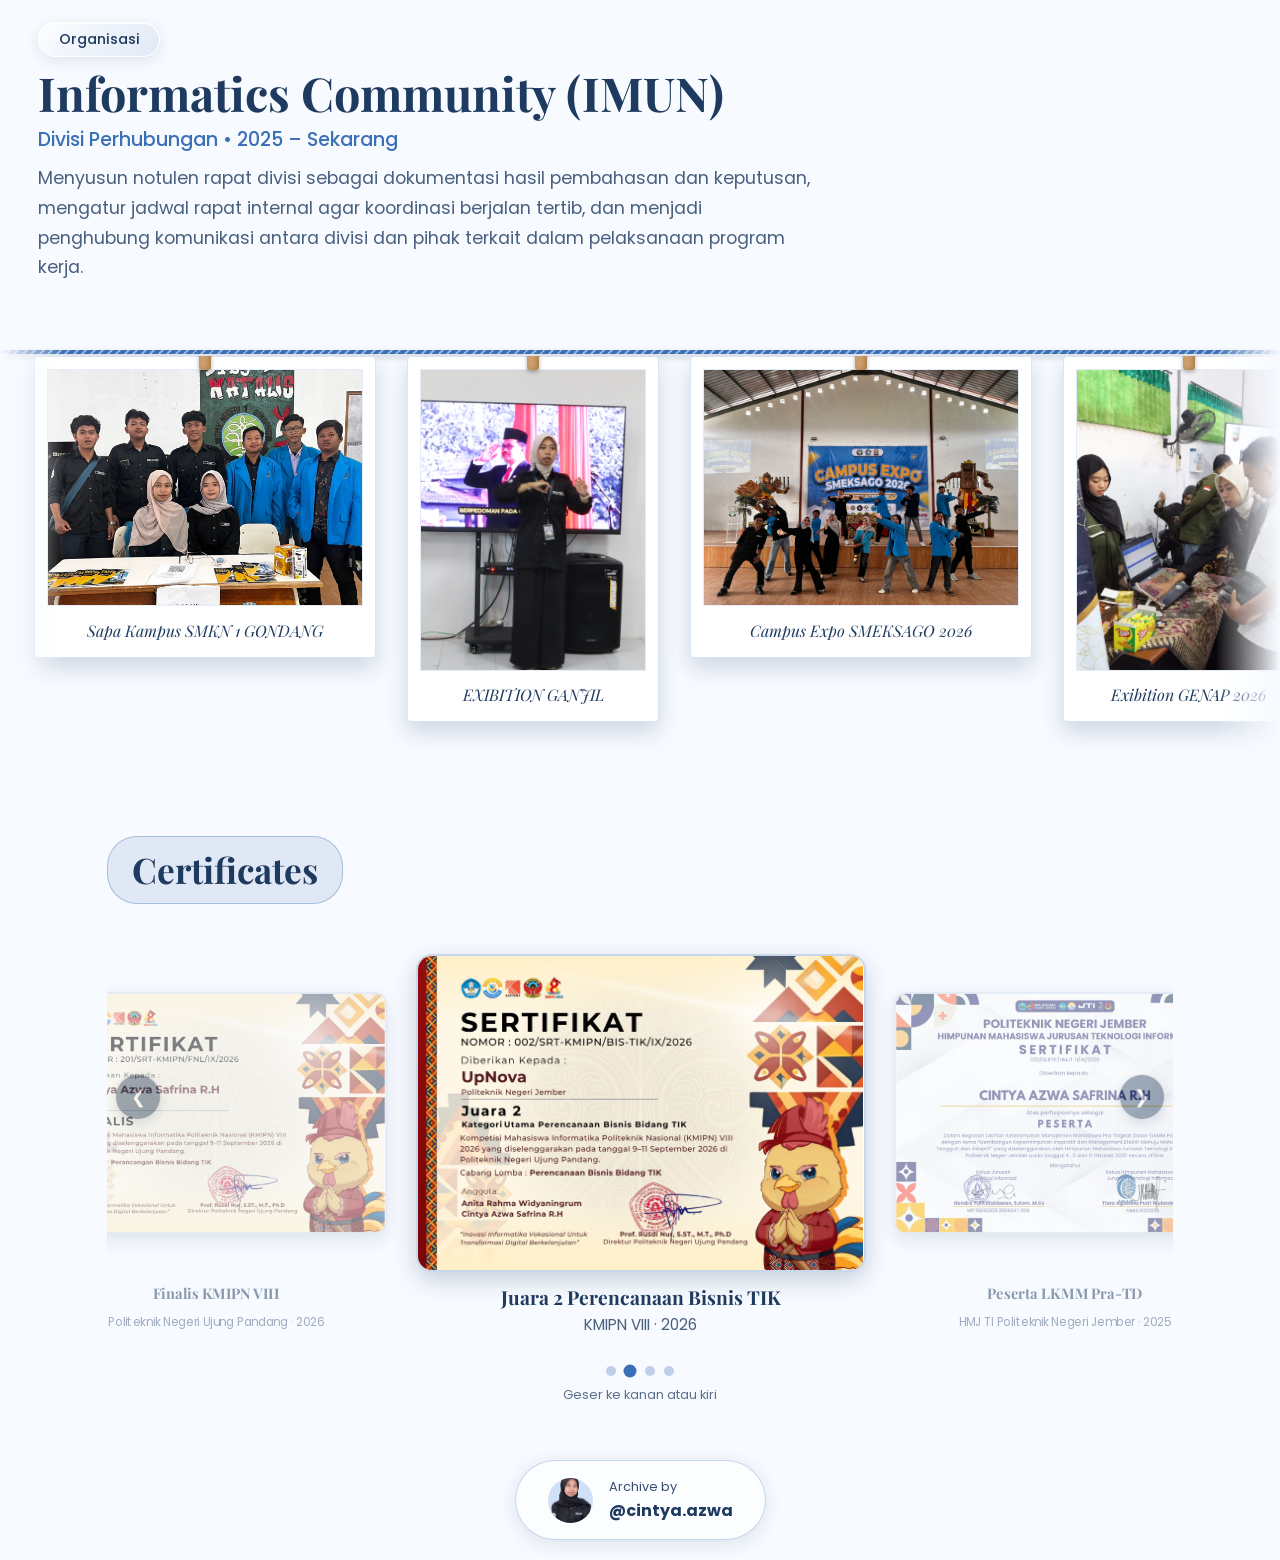
==== commit 891fd76e: "lanjutan" ====
--- a/index.html
+++ b/index.html
@@ -10,7 +10,7 @@
 </head>
 <body>
 
-  <!-- Definisi gambar piala (dipakai ulang oleh halaman Award) -->
+  <!-- Definisi gambar piala -->
   <svg width="0" height="0" style="position:absolute" aria-hidden="true" focusable="false">
     <defs>
       <linearGradient id="gold" x1="0" y1="0" x2="1" y2="1">
@@ -31,14 +31,13 @@
     </defs>
   </svg>
 
-
-  <!-- HEADER (tetap di atas saat scroll) -->
+  <!-- HEADER -->
   <header class="header-section" id="site-header">
     <nav class="nav-menu glass">
       <ul class="nav-links">
         <li><a href="#home" class="active">HOME</a></li>
         <li><a href="#about">ABOUT</a></li>
-        <li><a href="#project">PROJEC PAGE</a></li>
+        <li><a href="#project">PROJECT PAGE</a></li>
         <li><a href="#award">AWARD</a></li>
         <li><a href="#contributions">CONTRIBUTIONS</a></li>
         <li><a href="#certificates">CERTIFICATES</a></li>
@@ -56,140 +55,178 @@
     <main class="container">
       <section class="about-section glass">
         <div class="about-text">
-          <h1 class="title">ABOUT ME</h1>
-          <p>Hello everyone let me Introduce myself.<br>
-          My name is Cintya you can call me cin, i live in countryside of North Luwu, South Sulawesi. I pioneered design by joining the design community.</p>
-          <a href="#about" class="btn-readmore">Read More <i class="fa-solid fa-arrow-down"></i></a>
-        </div>
+          <h1 class="title">CINTYA AZWA </h1>
+            <h2 class="title">SAFRINA R.H</h2>
+          <p>Halo perkenalkan.<br>
+          Saya Cintya atau akrap di panggil Cya saya merupakan mahasiswi semester 3 Politeknik negeri jember Prodi Teknik Informatika.</p>
+        </div>
+
+        <!-- Foto di tengah (PNG tanpa background) -->
         <div class="about-image">
-          <img src="https://images.unsplash.com/photo-1580489944761-15a19d654956?ixlib=rb-4.0.3&auto=format&fit=crop&w=600&q=80" alt="Foto Profil">
+          <!-- Logo keahlian: keluar menyebar dari balik foto -->
+          <div class="tools-burst">
+            <span class="burst-ring"></span>
+          <span class="tool tool-chip" style="--x:-14; --y:-23; --r:-6deg; --i:0" data-name="VS Code">
+            <span class="tool-inner"><img src="assets/img/tools/vscode.png" alt="VS Code" draggable="false"></span>
+          </span>
+          <span class="tool tool-chip" style="--x:14; --y:-23; --r:6deg; --i:1" data-name="Figma">
+            <span class="tool-inner"><img src="assets/img/tools/figma.png" alt="Figma" draggable="false"></span>
+          </span>
+          <span class="tool tool-pill" style="--x:-16.5; --y:-4; --r:-4deg; --i:2" data-name="Canva">
+            <span class="tool-inner"><img src="assets/img/tools/canva.png" alt="Canva" draggable="false"></span>
+          </span>
+          <span class="tool tool-chip" style="--x:20; --y:4; --r:5deg; --i:3" data-name="Microsoft Office">
+            <span class="tool-inner"><img src="assets/img/tools/office.png" alt="Microsoft Office" draggable="false"></span>
+          </span>
+          <span class="tool tool-chip" style="--x:-15; --y:15; --r:5deg; --i:4" data-name="CapCut">
+            <span class="tool-inner"><img src="assets/img/tools/capcut.png" alt="CapCut" draggable="false"></span>
+          </span>
+          <span class="tool tool-chip" style="--x:14; --y:19; --r:-6deg; --i:5" data-name="DaVinci Resolve">
+            <span class="tool-inner"><img src="assets/img/tools/davinci.png" alt="DaVinci Resolve" draggable="false"></span>
+          </span>
+          <span class="tool tool-pill" style="--x:22; --y:-10; --r:3deg; --i:6" data-name="Raspberry Pi">
+            <span class="tool-inner"><img src="assets/img/tools/raspberrypi.png" alt="Raspberry Pi" draggable="false"></span>
+          </span>
+          </div>
+          <img src="assets/img/foto-profil.png" alt="Foto Profil Cintya">
+        </div>
+
+        <!-- Info kanan -->
+        <div class="hero-side">
+          <span class="hero-label">Based in</span>
+          <span class="hero-place">NGANJUK,<br>JAWA TIMUR</span>
+          <span class="hero-skills">Web · Mobile · IoT · UI/UX</span>
         </div>
       </section>
 
       <section class="skills-progress glass">
-        <div class="skill-bar" style="--w: 95%;" data-value="95"><span>Web <b class="skill-num">95</b>%</span><div class="progress"><div class="bar"></div></div></div>
-        <div class="skill-bar" style="--w: 89%;" data-value="89"><span>Mobile Application <b class="skill-num">89</b>%</span><div class="progress"><div class="bar"></div></div></div>
-        <div class="skill-bar" style="--w: 74%;" data-value="74"><span>IOT <b class="skill-num">74</b>%</span><div class="progress"><div class="bar"></div></div></div>
-        <div class="skill-bar" style="--w: 76%;" data-value="76"><span>UI/UX <b class="skill-num">76</b>%</span><div class="progress"><div class="bar"></div></div></div>
+        <div class="skill-bar" style="--w: 80%;" data-value="80"><span>Web <b class="skill-num">80</b>%</span><div class="progress"><div class="bar"></div></div></div>
+        <div class="skill-bar" style="--w: 80%;" data-value="80"><span>Mobile Application <b class="skill-num">80</b>%</span><div class="progress"><div class="bar"></div></div></div>
+        <div class="skill-bar" style="--w: 50%;" data-value="50"><span>IOT <b class="skill-num">50</b>%</span><div class="progress"><div class="bar"></div></div></div>
+        <div class="skill-bar" style="--w: 90%;" data-value="90"><span>UI/UX <b class="skill-num">90</b>%</span><div class="progress"><div class="bar"></div></div></div>
       </section>
     </main>
   </div>
 
-  <!-- HALAMAN 2: ABOUT (pengalaman, skill, software) -->
+  <!-- HALAMAN 2: ABOUT -->
   <div class="page" id="about">
     <div class="container">
-      <div class="grid-layout">
-        <section class="experience glass">
-          <h2 class="section-title">My Experience</h2>
-          <div class="timeline">
-            <div class="timeline-item">
-              <h3>2020</h3>
-              <ul><li>Ikut Workshop design online</li><li>Bergabung Komunitas Design</li></ul>
+      <div class="about-wrap" id="aboutWrap">
+
+        <section class="ab-card">
+          <div class="ab-photo">
+            <img src="assets/img/foto-profil.png" alt="Foto Cintya Azwa Safrina R.H" draggable="false">
+          </div>
+
+          <div class="ab-body">
+            <h2 class="ab-hi">Hi,</h2>
+            <div class="ab-text">
+              <p class="ab-intro">Saya Cintya Azwa Safrina R.H dari Nganjuk, Jawa Timur.</p>
+              <p>Mahasiswi semester 3 Teknik Informatika Politeknik Negeri Jember dengan IPK 3,85. Saya mengembangkan aplikasi web dan mobile serta IoT berbasis server dengan PHP, HTML, CSS, JavaScript, Node.js, SQLite, dan Raspberry Pi. Saya juga memahami prinsip desain UI/UX, menyusun dokumentasi teknis, membuat desain grafis, dan menyunting video. Sebagai freelancer pemetaan area (mapping) dan pembelajar mandiri, saya bersemangat berkontribusi dan berkembang di lingkungan profesional.</p>
             </div>
-            <div class="timeline-item">
-              <h3>2021</h3>
-              <ul><li>Admin Instacreativegram</li><li>Menjadi member Aesthetic Editing</li></ul>
-            </div>
+            <div class="ab-pill"><i class="ab-dots"><b></b><b></b><b></b></i><span>Teknik Informatika &middot; Politeknik Negeri Jember</span></div>
           </div>
         </section>
 
-        <section class="right-side">
-          <div class="skills-list glass">
-            <h2 class="section-title">Skill</h2>
-            <div class="tags">
-              <span>Design Grafis</span><span>Editing Video</span><span>Photographer</span><span>Menulis Berita</span>
-            </div>
-          </div>
-          <div class="software glass">
-            <h2 class="section-title">Software</h2>
-            <div class="software-icons">
-              <div class="icon" style="color: #00C4CC; background: white;">P</div>
-              <div class="icon" style="background: linear-gradient(45deg, #00c4cc, #7d2ae8); color: white;">C</div>
-              <div class="icon" style="background: linear-gradient(45deg, #8a2be2, #4169e1); color: white;">P</div>
-              <div class="icon" style="color: black; background: white;"><i class="fa-solid fa-film"></i></div>
-            </div>
+        <section class="ab-touch">
+          <h3 class="ab-touch-title">Get In<br>Touch</h3>
+          <div class="ab-links">
+            <a class="ab-link" href="mailto:cintyaazw40@gmail.com">
+              <i class="fa-solid fa-envelope"></i><span class="ab-go">&#8599;</span>
+              <small>cintyaazw40@gmail.com</small>
+            </a>
+            <a class="ab-link" href="https://www.linkedin.com/in/cintya-azwa-safrina-r-h-447a53384" target="_blank" rel="noopener">
+              <i class="fa-brands fa-linkedin-in"></i><span class="ab-go">&#8599;</span>
+              <small>linkedin.com/in/cintya-azwa-safrina-r-h</small>
+            </a>
+            <a class="ab-link" href="https://cintyaazw40-lang.github.io/phortofolio/" target="_blank" rel="noopener">
+              <i class="fa-solid fa-globe"></i><span class="ab-go">&#8599;</span>
+              <small>cintyaazw40-lang.github.io/phortofolio</small>
+            </a>
+            <a class="ab-link" href="tel:+6282229604634">
+              <i class="fa-solid fa-phone"></i><span class="ab-go">&#8599;</span>
+              <small>+62 822 2960 4634</small>
+            </a>
           </div>
         </section>
+
       </div>
     </div>
   </div>
 
-  <!-- HALAMAN 3-5: PROJECT (satu project satu halaman) -->
-  <!--
-    CARA MENGGANTI PROJECT (1 project = 1 halaman):
-    1. Taruh fotomu di folder assets/img/projects/ (misalnya proyek-1.jpg)
-    2. Ganti src="..." jadi src="assets/img/projects/proyek-1.jpg"
-    3. Ganti "Nama Project" (di atas foto) dan keterangan (di bawah foto)
-    Mau tambah project? Salin satu blok <div class="page" ...> sampai penutupnya,
-    lalu ganti id-nya (misalnya project-4). Biarkan data-nav="project" tetap ada.
-  -->
+  <!-- HALAMAN 3: PROJECT 1 - Datasync (2 HP miring berhadapan) -->
   <div class="page" id="project" data-nav="project">
     <div class="container">
       <section class="projects glass">
         <h2 class="section-title">My Project</h2>
-        <article class="project-card">
-          <h3 class="project-name">Nama Project 1</h3>
-          <div class="gate">
-            <img src="https://images.unsplash.com/photo-1618005182384-a83a8bd57fbe?auto=format&fit=crop&w=1000&q=80" alt="Nama Project 1">
-            <span class="gate-door gate-left"></span>
-            <span class="gate-door gate-right"></span>
-          </div>
-          <p class="project-desc">Keterangan singkat tentang project ini.</p>
+        <article class="project-card has-phone">
+          <div class="phone-pair">
+            <img class="pair-left" src="assets/img/projects/datasync-core.png" alt="Datasync Core - Splash Screen" draggable="false">
+            <img class="pair-right" src="assets/img/projects/dashboard-keuangan.png" alt="Datasync - Dashboard" draggable="false">
+          </div>
+          <div class="project-text">
+            <span class="project-tag">IoT + Mobile</span>
+            <h3 class="project-name">Datasync Core</h3>
+            <p class="project-desc">Solusi IoT untuk transaksi yang aman dan data yang selalu tersinkron, lengkap dengan aplikasi dashboard untuk memantau kas dan status sinkronisasi. Tulis di sini peranmu dan masalah yang diselesaikan.</p>
+            <div class="project-chips"><span>Raspberry Pi</span><span>Mobile</span><span>UI/UX</span></div>
+            <a class="btn-readmore project-more" href="project-datasync.html">Lihat Detail <i class="fa-solid fa-arrow-right"></i></a>
+          </div>
         </article>
       </section>
     </div>
   </div>
 
+  <!-- HALAMAN 4: PROJECT 2 - eXotic Gaming & Cafe (2 HP, posisi dibalik) -->
   <div class="page" id="project-2" data-nav="project">
     <div class="container">
       <section class="projects glass">
         <h2 class="section-title">My Project</h2>
-        <article class="project-card">
-          <h3 class="project-name">Nama Project 2</h3>
-          <div class="gate">
-            <img src="https://images.unsplash.com/photo-1561070791-2526d30994b5?auto=format&fit=crop&w=1000&q=80" alt="Nama Project 2">
-            <span class="gate-door gate-left"></span>
-            <span class="gate-door gate-right"></span>
-          </div>
-          <p class="project-desc">Keterangan singkat tentang project ini.</p>
+        <article class="project-card has-phone reverse">
+          <div class="phone-pair pair-flat">
+            <img class="pair-left" src="assets/img/projects/exotic-left.png" alt="eXotic Gaming &amp; Cafe - Dashboard Owner" draggable="false">
+            <img class="pair-right" src="assets/img/projects/exotic-right.png" alt="eXotic Gaming &amp; Cafe - Absensi Staff" draggable="false">
+          </div>
+          <div class="project-text">
+            <span class="project-tag">Mobile App</span>
+            <h3 class="project-name">eXotic Gaming &amp; Cafe</h3>
+            <p class="project-desc">Aplikasi manajemen untuk owner dan staff: pantau pendapatan harian, stok kritis, absensi, dan jadwal shift karyawan dari satu aplikasi. Tulis di sini peranmu dan teknologi yang dipakai.</p>
+            <div class="project-chips"><span>UI/UX</span><span>Mobile</span><span>Dashboard</span></div>
+            <a class="btn-readmore project-more" href="project-exotic.html">Lihat Detail <i class="fa-solid fa-arrow-right"></i></a>
+          </div>
         </article>
       </section>
     </div>
   </div>
 
+  <!-- HALAMAN 5: PROJECT 3 - Dapur Buk Mon (website, 2 jendela browser bertumpuk) -->
   <div class="page" id="project-3" data-nav="project">
     <div class="container">
       <section class="projects glass">
         <h2 class="section-title">My Project</h2>
-        <article class="project-card">
-          <h3 class="project-name">Nama Project 3</h3>
-          <div class="gate">
-            <img src="https://images.unsplash.com/photo-1572044162444-ad60f128bdea?auto=format&fit=crop&w=1000&q=80" alt="Nama Project 3">
-            <span class="gate-door gate-left"></span>
-            <span class="gate-door gate-right"></span>
-          </div>
-          <p class="project-desc">Keterangan singkat tentang project ini.</p>
+        <article class="project-card has-phone">
+          <div class="laptop-stack">
+            <img class="laptop-back" src="assets/img/projects/dapur-laptop-kontak.png" alt="Dapur Buk Mon - halaman Hubungi Kami" draggable="false">
+            <img class="laptop-front" src="assets/img/projects/dapur-laptop-home.png" alt="Dapur Buk Mon - halaman Beranda" draggable="false">
+          </div>
+          <div class="project-text">
+            <span class="project-tag">Website</span>
+            <h3 class="project-name">Dapur Buk Mon</h3>
+            <p class="project-desc">Website usaha katering dengan halaman menu, layanan, testimoni, kontak, dan lokasi, lengkap dengan keranjang pesanan dan formulir hubungi kami. Tulis di sini peranmu dan teknologi yang dipakai.</p>
+            <div class="project-chips"><span>Website</span><span>Responsive</span><span>UI Design</span></div>
+            <a class="btn-readmore project-more" href="project-dapur.html">Lihat Detail <i class="fa-solid fa-arrow-right"></i></a>
+          </div>
         </article>
       </section>
     </div>
   </div>
 
-  <!-- HALAMAN 6: AWARD (piala muncul, lalu foto, foto bergeser ke kiri, keterangan muncul di sampingnya) -->
-  <!--
-    CARA MENGGANTI ISI AWARD:
-    1. Taruh fotomu di assets/img/ (misalnya foto-saya.jpg), lalu ganti src="..." di bawah
-    2. Ganti tulisan di dalam <div class="award-info-inner">: tingkat juara, nama prestasi,
-       penyelenggara + tahun, dan keterangan.
-    Mau tambah prestasi lain? Salin seluruh blok <div class="page" id="award"> ... sampai penutupnya,
-    ganti id-nya (misalnya award-2), dan biarkan data-nav="award" tetap ada.
-  -->
+  <!-- HALAMAN 6: AWARD -->
   <div class="page" id="award" data-nav="award">
     <div class="container">
       <section class="projects glass">
         <h2 class="section-title">Award</h2>
 
         <div class="award-stage">
-          <!-- Piala (animasi pembuka) -->
           <div class="award-trophy" aria-hidden="true">
             <svg viewBox="0 0 120 140"><use href="#trophy-symbol"></use></svg>
             <span class="award-spark sp1">&#10022;</span>
@@ -200,7 +237,7 @@
 
           <div class="award-row">
             <div class="award-photo">
-              <img src="https://images.unsplash.com/photo-1580489944761-15a19d654956?ixlib=rb-4.0.3&auto=format&fit=crop&w=700&q=80" alt="Foto Cintya">
+              <img src="assets/img/foto_award.jpeg" alt="Cintya meraih penghargaan" style="object-fit: cover; object-position: center 30%;">
               <div class="award-badge" aria-hidden="true">
                 <svg viewBox="0 0 120 140"><use href="#trophy-symbol"></use></svg>
               </div>
@@ -208,10 +245,10 @@
 
             <div class="award-info">
               <div class="award-info-inner">
-                <span class="award-tag">Juara 1</span>
-                <h3 class="award-title">Nama Prestasi Kamu</h3>
-                <p class="award-meta">Nama Penyelenggara &middot; 2021</p>
-                <p class="award-desc">Tulis keterangan singkat tentang prestasi ini di sini: lomba apa, apa yang kamu buat, dan apa yang kamu pelajari.</p>
+                <span class="award-tag">Juara 2</span>
+                <h3 class="award-title">Perencanaan Bisnis TIK KMIPN VIII</h3>
+                <p class="award-meta">Politeknik Negeri Ujung Pandang, Makassar &middot; Sep 2026</p>
+                <p class="award-desc">Meraih Juara 2 kategori Perencanaan Bisnis TIK pada Kompetisi Mahasiswa Informatika Politeknik Nasional (KMIPN) VIII lewat proyek DataSync UMKM. Peranku mencakup pengembangan aplikasi, perangkat IoT berbasis Raspberry Pi 4, server cloud Google, serta perhitungan modal dan proyeksi laba.</p>
               </div>
             </div>
           </div>
@@ -220,95 +257,128 @@
     </div>
   </div>
 
- <!-- HALAMAN 5: CONTRIBUTIONS -->
-<div class="page" id="contributions" data-nav="contributions">
+  <!-- HALAMAN 7: CONTRIBUTIONS -->
+  <div class="page" id="contributions" data-nav="contributions">
     <div class="page-container contrib-container">
-        
-        <!-- Bagian Atas: Teks Keterangan -->
-        <div class="contrib-header">
-            <span class="tag">Organisasi</span>
-            <h1 class="title">IMUN (Indonesian Model United Nations)</h1>
-            <h2 class="subtitle">Delegasi / Staf Ahli &bull; 2022 – 2023</h2>
-            <p class="desc">
-                Tulis deskripsi singkat di sini. Menjelaskan peran, tugas utama, atau pencapaianmu selama berada di organisasi ini. Karena foto berjejer ke samping, teks dibuat ringkas di bagian atas.
-            </p>
-        </div>
-
-        <!-- Bagian Bawah: Foto Gaya Clothesline (Berjejer di Tali) -->
-        <div class="contrib-gallery-wrapper">
-            <!-- Tali (Garis) -->
-            <div class="clothesline"></div>
-            
-            <div class="clothesline-gallery">
-                <!-- Foto 1 -->
-                <div class="polaroid-item" onclick="openLightbox('assets/img/contributions/osis-1.jpg')">
-                    <img src="data:image/svg+xml,..." alt="Kegiatan 1">
-                    <p class="polaroid-caption">Nama Kegiatan 1</p>
-                    <!-- Penjepit baju -->
-                    <div class="clothespin"></div> 
-                </div>
-                
-                <!-- Foto 2 -->
-                <div class="polaroid-item" onclick="openLightbox('assets/img/contributions/osis-2.jpg')">
-                    <img src="data:image/svg+xml,..." alt="Kegiatan 2">
-                    <p class="polaroid-caption">Nama Kegiatan 2</p>
-                    <div class="clothespin"></div>
-                </div>
-
-                <!-- Foto 3 -->
-                <div class="polaroid-item" onclick="openLightbox('assets/img/contributions/osis-3.jpg')">
-                    <img src="data:image/svg+xml,..." alt="Kegiatan 3">
-                    <p class="polaroid-caption">Nama Kegiatan 3</p>
-                    <div class="clothespin"></div>
-                </div>
-
-                <!-- Foto 4 -->
-                <div class="polaroid-item" onclick="openLightbox('assets/img/contributions/osis-4.jpg')">
-                    <img src="data:image/svg+xml,..." alt="Kegiatan 4">
-                    <p class="polaroid-caption">Nama Kegiatan 4</p>
-                    <div class="clothespin"></div>
-                </div>
-            </div>
-        </div>
-
-    </div>
-</div>
-       
-   
-
-  <!-- HALAMAN 6: CERTIFICATES -->
+      <div class="contrib-header">
+        <span class="contrib-tag">Organisasi</span>
+        <h1 class="contrib-title">Informatics Community (IMUN)</h1>
+        <h2 class="contrib-subtitle">Divisi Perhubungan &bull; 2025 &ndash; Sekarang</h2>
+        <p class="contrib-desc">Menyusun notulen rapat divisi sebagai dokumentasi hasil pembahasan dan keputusan, mengatur jadwal rapat internal agar koordinasi berjalan tertib, dan menjadi penghubung komunikasi antara divisi dan pihak terkait dalam pelaksanaan program kerja.</p>
+      </div>
+
+      <div class="contrib-gallery-wrapper">
+        <div class="clothesline"></div>
+        <div class="clothesline-gallery" id="contribGallery">
+        <div class="polaroid-item land" style="--d:0.05s" data-i="0" data-full="assets/img/contributions/kegiatan-1.jpg" data-caption="Campus Expo SMEKSAGO 2026" role="button" tabindex="0" aria-label="Lihat foto: Campus Expo SMEKSAGO 2026">
+          <span class="clothespin"></span>
+          <div class="polaroid-swing">
+            <div class="polaroid-photo"><img src="assets/img/contributions/kegiatan-1-thumb.jpeg" alt="Campus Expo SMEKSAGO 2026" style="object-position: 50% 50%" draggable="false"></div>
+            <p class="polaroid-caption">Sapa Kampus SMKN 1 GONDANG</p>
+          </div>
+        </div>
+
+        <div class="polaroid-item port" style="--d:0.15s" data-i="1" data-full="assets/img/contributions/kegiatan-2.jpg" data-caption="Stand Polije" role="button" tabindex="0" aria-label="Lihat foto: Stand Polije">
+          <span class="clothespin"></span>
+          <div class="polaroid-swing">
+            <div class="polaroid-photo"><img src="assets/img/contributions/kegiatan-2-thumb.jpeg" alt="Stand Polije" style="object-position: 50% 50%" draggable="false"></div>
+            <p class="polaroid-caption">EXIBITION GANJIL</p>
+          </div>
+        </div>
+
+        <div class="polaroid-item land" style="--d:0.25s" data-i="2" data-full="assets/img/contributions/kegiatan-3.jpg" data-caption="Foto bersama tim" role="button" tabindex="0" aria-label="Lihat foto: Foto bersama tim">
+          <span class="clothespin"></span>
+          <div class="polaroid-swing">
+            <div class="polaroid-photo"><img src="assets/img/contributions/kegiatan-3-thumb.jpeg" alt="Foto bersama tim" style="object-position: 50% 50%" draggable="false"></div>
+            <p class="polaroid-caption">Campus Expo SMEKSAGO 2026</p>
+          </div>
+        </div>
+
+        <div class="polaroid-item port" style="--d:0.35s" data-i="3" data-full="assets/img/contributions/kegiatan-4.jpg" data-caption="Pemaparan materi" role="button" tabindex="0" aria-label="Lihat foto: Pemaparan materi">
+          <span class="clothespin"></span>
+          <div class="polaroid-swing">
+            <div class="polaroid-photo"><img src="assets/img/contributions/kegiatan-4-thumb.jpeg" alt="Pemaparan materi" style="object-position: 50% 38%" draggable="false"></div>
+            <p class="polaroid-caption">Exibition GENAP 2026</p>
+          </div>
+        </div>
+
+        <div class="polaroid-item land" style="--d:0.45s" data-i="4" data-full="assets/img/contributions/kegiatan-5.jpg" data-caption="Kegiatan malam" role="button" tabindex="0" aria-label="Lihat foto: Kegiatan malam">
+          <span class="clothespin"></span>
+          <div class="polaroid-swing">
+            <div class="polaroid-photo"><img src="assets/img/contributions/kegiatan-5-thumb.jpeg" alt="Kegiatan malam" style="object-position: 50% 50%" draggable="false"></div>
+            <p class="polaroid-caption">Sapa kampus SMA DIPONEGORO NGANJUK</p>
+          </div>
+        </div>
+
+        <div class="polaroid-item port" style="--d:0.55s" data-i="5" data-full="assets/img/contributions/kegiatan-6.jpg" data-caption="Demo di stand" role="button" tabindex="0" aria-label="Lihat foto: Demo di stand">
+          <span class="clothespin"></span>
+          <div class="polaroid-swing">
+            <div class="polaroid-photo"><img src="assets/img/contributions/kegiatan-6-thumb.jpeg" alt="Demo di stand" style="object-position: 50% 30%" draggable="false"></div>
+            <p class="polaroid-caption">Sapa Kampus SMAN 1 REJOSO</p>
+          </div>
+        </div>
+
+        <div class="polaroid-item land" style="--d:0.65s" data-i="6" data-full="assets/img/contributions/kegiatan-7.jpg" data-caption="SMA Dipenogoro Nganjuk" role="button" tabindex="0" aria-label="Lihat foto: SMA Dipenogoro Nganjuk">
+          <span class="clothespin"></span>
+          <div class="polaroid-swing">
+            <div class="polaroid-photo"><img src="assets/img/contributions/kegiatan-7-thumb.jpeg" alt="SMA Dipenogoro Nganjuk" style="object-position: 50% 50%" draggable="false"></div>
+            <p class="polaroid-caption">Makrap Jilid 4 </p>
+          </div>
+        </div>
+
+        <div class="polaroid-item land" style="--d:0.75s" data-i="7" data-full="assets/img/contributions/kegiatan-8.jpg" data-caption="Sosialisasi di kelas" role="button" tabindex="0" aria-label="Lihat foto: Sosialisasi di kelas">
+          <span class="clothespin"></span>
+          <div class="polaroid-swing">
+            <div class="polaroid-photo"><img src="assets/img/contributions/kegiatan-8-thumb.jpeg" alt="Sosialisasi di kelas" style="object-position: 62% 50%" draggable="false"></div>
+            <p class="polaroid-caption">Sapa Kampus SMAN 1 REJOSO</p>
+          </div>
+        </div>
+
+        <div class="polaroid-item land" style="--d:0.85s" data-i="8" data-full="assets/img/contributions/kegiatan-9.jpg" data-caption="Presentasi di kelas" role="button" tabindex="0" aria-label="Lihat foto: Presentasi di kelas">
+          <span class="clothespin"></span>
+          <div class="polaroid-swing">
+            <div class="polaroid-photo"><img src="assets/img/contributions/kegiatan-9-thumb.jpeg" alt="Presentasi di kelas" style="object-position: 55% 50%" draggable="false"></div>
+            <p class="polaroid-caption">Sapa Kampus 2026</p>
+          </div>
+        </div>
+        </div>
+      </div>
+    </div>
+  </div>
+
+  <!-- HALAMAN 8: CERTIFICATES -->
   <div class="page" id="certificates">
     <div class="container">
       <section class="projects glass">
         <h2 class="section-title">Certificates</h2>
-        <!--
-          CARA MENGGANTI SERTIFIKAT:
-          1. Taruh foto/scan sertifikatmu di folder assets/img/certificates/ (misalnya sertif-1.jpg)
-          2. Ganti src="data:image/svg+xml..." jadi src="assets/img/certificates/sertif-1.jpg"
-          3. Ganti nama sertifikat dan penerbit/tahunnya.
-          Mau tambah sertifikat? Salin satu blok <article class="cert-card"> sampai </article>.
-        -->
         <div class="cert-stage">
           <div class="cert-carousel">
             <button class="cert-nav cert-prev" type="button" aria-label="Sebelumnya">&#10094;</button>
             <div class="cert-track">
             <article class="cert-card">
-              <div class="cert-image"><img src="data:image/svg+xml;charset=utf-8,%3Csvg%20xmlns%3D%22http%3A%2F%2Fwww.w3.org%2F2000%2Fsvg%22%20width%3D%22800%22%20height%3D%22600%22%20viewBox%3D%220%200%20800%20600%22%3E%3Crect%20width%3D%22800%22%20height%3D%22600%22%20fill%3D%22%23fbf8ee%22%2F%3E%3Crect%20x%3D%2224%22%20y%3D%2224%22%20width%3D%22752%22%20height%3D%22552%22%20fill%3D%22none%22%20stroke%3D%22%23c9a54a%22%20stroke-width%3D%226%22%2F%3E%3Crect%20x%3D%2242%22%20y%3D%2242%22%20width%3D%22716%22%20height%3D%22516%22%20fill%3D%22none%22%20stroke%3D%22%23c9a54a%22%20stroke-width%3D%222%22%2F%3E%3Ctext%20x%3D%22400%22%20y%3D%22170%22%20font-family%3D%22Georgia%2Cserif%22%20font-size%3D%2258%22%20fill%3D%22%235b4a1c%22%20text-anchor%3D%22middle%22%20letter-spacing%3D%226%22%3ESERTIFIKAT%3C%2Ftext%3E%3Cline%20x1%3D%22250%22%20y1%3D%22205%22%20x2%3D%22550%22%20y2%3D%22205%22%20stroke%3D%22%23c9a54a%22%20stroke-width%3D%223%22%2F%3E%3Ctext%20x%3D%22400%22%20y%3D%22290%22%20font-family%3D%22Georgia%2Cserif%22%20font-size%3D%2230%22%20fill%3D%22%237a6a3a%22%20text-anchor%3D%22middle%22%3EGanti%20dengan%20foto%20sertifikat%201%3C%2Ftext%3E%3Crect%20x%3D%22220%22%20y%3D%22340%22%20width%3D%22360%22%20height%3D%2214%22%20rx%3D%227%22%20fill%3D%22%23e6dcc0%22%2F%3E%3Crect%20x%3D%22270%22%20y%3D%22372%22%20width%3D%22260%22%20height%3D%2214%22%20rx%3D%227%22%20fill%3D%22%23e6dcc0%22%2F%3E%3Ccircle%20cx%3D%22400%22%20cy%3D%22480%22%20r%3D%2242%22%20fill%3D%22%23e8c860%22%20stroke%3D%22%23c9a54a%22%20stroke-width%3D%224%22%2F%3E%3Ctext%20x%3D%22400%22%20y%3D%22494%22%20font-family%3D%22Georgia%2Cserif%22%20font-size%3D%2240%22%20fill%3D%22%23fff%22%20text-anchor%3D%22middle%22%3E%26%239733%3B%3C%2Ftext%3E%3C%2Fsvg%3E" alt="Sertifikat 1" draggable="false"></div>
-              <h3 class="cert-title">Nama Sertifikat 1</h3>
-              <p class="cert-meta">Nama Penerbit &middot; 2021</p>
+              <div class="cert-image"><img src="assets/img/certificates/kmipn-finalis.jpg" alt="Sertifikat Finalis KMIPN VIII 2026" draggable="false"></div>
+              <h3 class="cert-title">Finalis KMIPN VIII</h3>
+              <p class="cert-meta">Politeknik Negeri Ujung Pandang &middot; 2026</p>
             </article>
 
             <article class="cert-card">
-              <div class="cert-image"><img src="data:image/svg+xml;charset=utf-8,%3Csvg%20xmlns%3D%22http%3A%2F%2Fwww.w3.org%2F2000%2Fsvg%22%20width%3D%22800%22%20height%3D%22600%22%20viewBox%3D%220%200%20800%20600%22%3E%3Crect%20width%3D%22800%22%20height%3D%22600%22%20fill%3D%22%23fbf8ee%22%2F%3E%3Crect%20x%3D%2224%22%20y%3D%2224%22%20width%3D%22752%22%20height%3D%22552%22%20fill%3D%22none%22%20stroke%3D%22%23c9a54a%22%20stroke-width%3D%226%22%2F%3E%3Crect%20x%3D%2242%22%20y%3D%2242%22%20width%3D%22716%22%20height%3D%22516%22%20fill%3D%22none%22%20stroke%3D%22%23c9a54a%22%20stroke-width%3D%222%22%2F%3E%3Ctext%20x%3D%22400%22%20y%3D%22170%22%20font-family%3D%22Georgia%2Cserif%22%20font-size%3D%2258%22%20fill%3D%22%235b4a1c%22%20text-anchor%3D%22middle%22%20letter-spacing%3D%226%22%3ESERTIFIKAT%3C%2Ftext%3E%3Cline%20x1%3D%22250%22%20y1%3D%22205%22%20x2%3D%22550%22%20y2%3D%22205%22%20stroke%3D%22%23c9a54a%22%20stroke-width%3D%223%22%2F%3E%3Ctext%20x%3D%22400%22%20y%3D%22290%22%20font-family%3D%22Georgia%2Cserif%22%20font-size%3D%2230%22%20fill%3D%22%237a6a3a%22%20text-anchor%3D%22middle%22%3EGanti%20dengan%20foto%20sertifikat%202%3C%2Ftext%3E%3Crect%20x%3D%22220%22%20y%3D%22340%22%20width%3D%22360%22%20height%3D%2214%22%20rx%3D%227%22%20fill%3D%22%23e6dcc0%22%2F%3E%3Crect%20x%3D%22270%22%20y%3D%22372%22%20width%3D%22260%22%20height%3D%2214%22%20rx%3D%227%22%20fill%3D%22%23e6dcc0%22%2F%3E%3Ccircle%20cx%3D%22400%22%20cy%3D%22480%22%20r%3D%2242%22%20fill%3D%22%23e8c860%22%20stroke%3D%22%23c9a54a%22%20stroke-width%3D%224%22%2F%3E%3Ctext%20x%3D%22400%22%20y%3D%22494%22%20font-family%3D%22Georgia%2Cserif%22%20font-size%3D%2240%22%20fill%3D%22%23fff%22%20text-anchor%3D%22middle%22%3E%26%239733%3B%3C%2Ftext%3E%3C%2Fsvg%3E" alt="Sertifikat 2" draggable="false"></div>
-              <h3 class="cert-title">Nama Sertifikat 2</h3>
-              <p class="cert-meta">Nama Penerbit &middot; 2022</p>
+              <div class="cert-image"><img src="assets/img/certificates/kmipn-juara2.jpg" alt="Sertifikat Juara 2 Perencanaan Bisnis TIK KMIPN VIII 2026" draggable="false"></div>
+              <h3 class="cert-title">Juara 2 Perencanaan Bisnis TIK</h3>
+              <p class="cert-meta">KMIPN VIII &middot; 2026</p>
             </article>
 
             <article class="cert-card">
-              <div class="cert-image"><img src="data:image/svg+xml;charset=utf-8,%3Csvg%20xmlns%3D%22http%3A%2F%2Fwww.w3.org%2F2000%2Fsvg%22%20width%3D%22800%22%20height%3D%22600%22%20viewBox%3D%220%200%20800%20600%22%3E%3Crect%20width%3D%22800%22%20height%3D%22600%22%20fill%3D%22%23fbf8ee%22%2F%3E%3Crect%20x%3D%2224%22%20y%3D%2224%22%20width%3D%22752%22%20height%3D%22552%22%20fill%3D%22none%22%20stroke%3D%22%23c9a54a%22%20stroke-width%3D%226%22%2F%3E%3Crect%20x%3D%2242%22%20y%3D%2242%22%20width%3D%22716%22%20height%3D%22516%22%20fill%3D%22none%22%20stroke%3D%22%23c9a54a%22%20stroke-width%3D%222%22%2F%3E%3Ctext%20x%3D%22400%22%20y%3D%22170%22%20font-family%3D%22Georgia%2Cserif%22%20font-size%3D%2258%22%20fill%3D%22%235b4a1c%22%20text-anchor%3D%22middle%22%20letter-spacing%3D%226%22%3ESERTIFIKAT%3C%2Ftext%3E%3Cline%20x1%3D%22250%22%20y1%3D%22205%22%20x2%3D%22550%22%20y2%3D%22205%22%20stroke%3D%22%23c9a54a%22%20stroke-width%3D%223%22%2F%3E%3Ctext%20x%3D%22400%22%20y%3D%22290%22%20font-family%3D%22Georgia%2Cserif%22%20font-size%3D%2230%22%20fill%3D%22%237a6a3a%22%20text-anchor%3D%22middle%22%3EGanti%20dengan%20foto%20sertifikat%203%3C%2Ftext%3E%3Crect%20x%3D%22220%22%20y%3D%22340%22%20width%3D%22360%22%20height%3D%2214%22%20rx%3D%227%22%20fill%3D%22%23e6dcc0%22%2F%3E%3Crect%20x%3D%22270%22%20y%3D%22372%22%20width%3D%22260%22%20height%3D%2214%22%20rx%3D%227%22%20fill%3D%22%23e6dcc0%22%2F%3E%3Ccircle%20cx%3D%22400%22%20cy%3D%22480%22%20r%3D%2242%22%20fill%3D%22%23e8c860%22%20stroke%3D%22%23c9a54a%22%20stroke-width%3D%224%22%2F%3E%3Ctext%20x%3D%22400%22%20y%3D%22494%22%20font-family%3D%22Georgia%2Cserif%22%20font-size%3D%2240%22%20fill%3D%22%23fff%22%20text-anchor%3D%22middle%22%3E%26%239733%3B%3C%2Ftext%3E%3C%2Fsvg%3E" alt="Sertifikat 3" draggable="false"></div>
-              <h3 class="cert-title">Nama Sertifikat 3</h3>
-              <p class="cert-meta">Nama Penerbit &middot; 2023</p>
+              <div class="cert-image"><img src="assets/img/certificates/lkmm.jpg" alt="Sertifikat Peserta LKMM Pra-TD" draggable="false"></div>
+              <h3 class="cert-title">Peserta LKMM Pra-TD</h3>
+              <p class="cert-meta">HMJ TI Politeknik Negeri Jember &middot; 2025</p>
             </article>
+
+            <article class="cert-card">
+              <div class="cert-image"><img src="assets/img/certificates/pbb.jpg" alt="Sertifikat Wawasan Kebangsaan, Bela Negara, dan PBB" draggable="false"></div>
+              <h3 class="cert-title">Wawasan Kebangsaan &amp; Bela Negara</h3>
+              <p class="cert-meta">Politeknik Negeri Jember &middot; 2025</p>
+            </article>
+
             </div>
             <button class="cert-nav cert-next" type="button" aria-label="Berikutnya">&#10095;</button>
           </div>
@@ -317,14 +387,13 @@
         </div>
       </section>
     <footer class="footer glass">
-      <img src="https://images.unsplash.com/photo-1580489944761-15a19d654956?ixlib=rb-4.0.3&auto=format&fit=crop&w=100&q=80" alt="Icon">
+      <img src="assets/img/foto-profil.png" alt="Icon Cintya" style="object-fit: cover; object-position: center 12%; background: #cfe0f7;">
       <div><p>Archive by</p><strong>@cintya.azwa</strong></div>
     </footer>
     </div>
   </div>
 
-
-  <!-- Tampilan besar sertifikat (muncul saat sertifikat diklik) -->
+  <!-- Lightbox -->
   <div class="lightbox" id="lightbox" aria-hidden="true" role="dialog" aria-modal="true" aria-label="Sertifikat">
     <button class="lb-close" type="button" aria-label="Tutup">&#10005;</button>
     <button class="lb-nav lb-prev" type="button" aria-label="Sebelumnya">&#10094;</button>
@@ -335,7 +404,20 @@
     <button class="lb-nav lb-next" type="button" aria-label="Berikutnya">&#10095;</button>
   </div>
 
+  <script src="assets/js/layout.js"></script>
   <script src="assets/js/main.js"></script>
   <script src="assets/js/scroll.js"></script>
+  <script src="assets/js/cert-focus.js"></script>
+  <script src="assets/js/contributions.js"></script>
+  <script>
+    /* animasi masuk halaman About */
+    (function () {
+      var w = document.getElementById('aboutWrap');
+      if (!w || !('IntersectionObserver' in window)) return;
+      new IntersectionObserver(function (es) {
+        es.forEach(function (e) { w.classList.toggle('is-in', e.isIntersecting); });
+      }, { threshold: 0.6 }).observe(w);
+    })();
+  </script>
 </body>
 </html>
--- a/assets/css/style.css
+++ b/assets/css/style.css
@@ -1,23 +1,32 @@
+/* ============================================================
+   TEMA MEGA MENDUNG: biru langit + putih
+   Gambar background: assets/img/mega-mendung.png
+   ============================================================ */
 * { margin: 0; padding: 0; box-sizing: border-box; }
 
 :root {
-  --glass-bg: rgba(255, 255, 255, 0.1); 
-  --glass-border: rgba(255, 255, 255, 0.35);
-  --text-color: #ffffff;
+  --glass-bg: rgba(255, 255, 255, 0.62);
+  --glass-border: rgba(59, 111, 182, 0.28);
+  --text-color: #1e3a5f;
+  --text-soft: rgba(30, 58, 95, 0.8);
+  --accent: #3b6fb6;
+  --accent-dark: #2f5a9a;
+  --accent-soft: rgba(59, 111, 182, 0.12);
+  --accent-line: rgba(59, 111, 182, 0.35);
+  --nav-dark: rgba(30, 58, 95, 0.85);
 }
 
 body {
   font-family: 'Poppins', sans-serif;
-  background-color: #3b6b4a; /* warna cadangan sebelum gambar termuat */
-  background-image: url('../img/bg-hijau.png'); 
-  background-size: cover;
-  background-position: center;
+  background-color: #f7faff; /* warna cadangan sebelum gambar termuat */
+  background-image: url('../img/mega-mendung.png');
+  background-repeat: repeat;
+  background-size: 700px auto; /* besarkan/kecilkan pola di sini */
+  background-position: top left;
   background-attachment: fixed;
-  background-repeat: no-repeat;
   color: var(--text-color);
   line-height: 1.6;
   padding-bottom: 2rem;
-  text-shadow: 1px 1px 3px rgba(0, 0, 0, 0.4);
 }
 
 .glass {
@@ -26,17 +35,17 @@
   -webkit-backdrop-filter: blur(10px);
   border: 1px solid var(--glass-border);
   border-radius: 15px;
-  box-shadow: 0 4px 15px rgba(0, 0, 0, 0.1);
+  box-shadow: 0 4px 18px rgba(30, 58, 95, 0.12);
 }
 
 /* --- HEADER --- */
 .header-section { padding: 1.5rem 3%; display: flex; flex-direction: column; gap: 0.8rem; }
 .nav-menu { width: 100%; padding: 0.8rem 1.5rem; display: flex; justify-content: center; }
 .nav-links { display: flex; list-style: none; gap: 1rem; flex-wrap: wrap; align-items: center; }
-.nav-links a { text-decoration: none; color: rgba(255, 255, 255, 0.9); font-size: 0.95rem; letter-spacing: 1px; padding: 0.4rem 1rem; border-radius: 8px; border: 1px solid transparent; transition: 0.3s; text-shadow: none; }
-.nav-links a:hover, .nav-links a.active { border: 1px solid rgba(255, 255, 255, 0.6); background: rgba(255, 255, 255, 0.1); }
+.nav-links a { text-decoration: none; color: var(--text-color); font-size: 0.95rem; letter-spacing: 1px; padding: 0.4rem 1rem; border-radius: 8px; border: 1px solid transparent; transition: 0.3s; }
+.nav-links a:hover, .nav-links a.active { border: 1px solid var(--accent-line); background: var(--accent-soft); }
 .nav-bottom-row { display: flex; justify-content: space-between; align-items: center; width: 100%; }
-.nama-logo { padding: 0.6rem 1.5rem; font-family: 'Playfair Display', serif; font-style: italic; font-size: 1.2rem; color: #ffffff; text-shadow: none; }
+.nama-logo { padding: 0.6rem 1.5rem; font-family: 'Playfair Display', serif; font-style: italic; font-size: 1.2rem; color: var(--text-color); }
 .kotak-kosong { width: 220px; height: 45px; }
 
 
@@ -63,42 +72,42 @@
   justify-content: center;
 }
 
-.title { 
-  font-family: 'Playfair Display', serif; 
-  font-size: 3.5rem; 
-  margin-bottom: 1rem; 
-  text-shadow: 2px 2px 5px rgba(0,0,0,0.5); 
-}
-
-.btn-readmore { 
-  display: inline-flex; 
-  align-items: center; 
-  gap: 0.5rem; 
-  background: rgba(255,255,255,0.2); 
-  color: white; 
-  padding: 0.6rem 1.5rem; 
-  border-radius: 30px; 
-  text-decoration: none; 
+.title {
+  font-family: 'Playfair Display', serif;
+  font-size: 3.5rem;
+  margin-bottom: 1rem;
+  color: var(--text-color);
+}
+
+.btn-readmore {
+  display: inline-flex;
+  align-items: center;
+  gap: 0.5rem;
+  background: var(--accent);
+  color: #ffffff;
+  padding: 0.6rem 1.5rem;
+  border-radius: 30px;
+  text-decoration: none;
   margin-top: 1.5rem;
   width: max-content;
-  border: 1px solid rgba(255,255,255,0.3); 
-  transition: 0.3s; 
-}
-.btn-readmore:hover { background: rgba(255,255,255,0.4); }
+  border: none;
+  transition: 0.3s;
+}
+.btn-readmore:hover { background: var(--accent-dark); }
 
 .about-image {
   flex: 0 0 320px;
   position: relative;
 }
 
-.about-image img { 
-  width: 100%; 
-  height: 100%; 
-  object-fit: cover; 
+.about-image > img {
+  width: 100%;
+  height: 100%;
+  object-fit: cover;
   border-radius: 0;
-  border: none; 
+  border: none;
   box-shadow: none;
-  border-top-left-radius: 40px; 
+  border-top-left-radius: 40px;
   border-bottom-left-radius: 40px;
 }
 
@@ -106,24 +115,24 @@
 /* --- SECTION LAINNYA --- */
 .skills-progress { display: grid; grid-template-columns: repeat(4, 1fr); gap: 1.5rem; padding: 1.5rem; margin-bottom: 2rem; }
 .skill-bar span { font-size: 0.9rem; display: block; margin-bottom: 0.5rem; }
-.progress { width: 100%; height: 10px; background: rgba(255,255,255,0.2); border-radius: 10px; }
-.bar { height: 100%; background: #ffffff; border-radius: 10px; }
+.progress { width: 100%; height: 10px; background: rgba(59, 111, 182, 0.15); border-radius: 10px; }
+.bar { height: 100%; background: var(--accent); border-radius: 10px; }
 
 .grid-layout { display: grid; grid-template-columns: 1fr 1fr; gap: 2rem; margin-bottom: 2rem; }
 .experience, .skills-list, .software, .projects { padding: 2rem; }
-.section-title { font-family: 'Playfair Display', serif; font-size: 1.8rem; background: rgba(255,255,255,0.15); display: inline-block; padding: 0.3rem 1.5rem; border-radius: 30px; margin-bottom: 1.5rem; border: 1px solid rgba(255,255,255,0.2); }
+.section-title { font-family: 'Playfair Display', serif; font-size: 1.8rem; background: var(--accent-soft); display: inline-block; padding: 0.3rem 1.5rem; border-radius: 30px; margin-bottom: 1.5rem; border: 1px solid var(--accent-line); }
 
 .timeline-item { display: flex; gap: 1.5rem; margin-bottom: 1.5rem; }
-.timeline-item h3 { font-size: 1.5rem; font-weight: 400; color: rgba(255,255,255,0.8); }
+.timeline-item h3 { font-size: 1.5rem; font-weight: 400; color: var(--accent); }
 .timeline-item ul { margin-left: 1rem; font-size: 0.85rem; }
 
 .tags { display: flex; flex-wrap: wrap; gap: 0.8rem; }
-.tags span { border: 1px solid rgba(255,255,255,0.4); background: rgba(0,0,0,0.1); padding: 0.4rem 1rem; border-radius: 20px; font-size: 0.85rem; }
+.tags span { border: 1px solid rgba(59, 111, 182, 0.4); background: rgba(255, 255, 255, 0.7); padding: 0.4rem 1rem; border-radius: 20px; font-size: 0.85rem; }
 .software-icons { display: flex; flex-wrap: wrap; gap: 1rem; }
-.icon { width: 45px; height: 45px; border-radius: 12px; display: flex; align-items: center; justify-content: center; font-size: 1.3rem; font-weight: bold; text-shadow: none; }
+.icon { width: 45px; height: 45px; border-radius: 12px; display: flex; align-items: center; justify-content: center; font-size: 1.3rem; font-weight: bold; }
 
 .project-grid { display: grid; grid-template-columns: repeat(auto-fit, minmax(130px, 1fr)); gap: 1rem; }
-.project-grid img { width: 100%; height: 180px; object-fit: cover; border-radius: 12px; border: 1px solid rgba(255,255,255,0.2); transition: 0.3s; }
+.project-grid img { width: 100%; height: 180px; object-fit: cover; border-radius: 12px; border: 1px solid var(--accent-line); transition: 0.3s; }
 .project-grid img:hover { transform: scale(1.05); }
 
 .footer { max-width: 350px; margin: 0 auto; display: flex; align-items: center; gap: 1rem; padding: 1rem 2rem; border-radius: 50px; }
@@ -174,16 +183,16 @@
   html { scroll-padding-top: 0; scroll-snap-type: none; }
   .header-section { position: static; }
   .page { min-height: auto; padding: 1rem 0; }
-  
+
   .about-section { flex-direction: column-reverse; padding: 0; }
   .about-text { padding: 2rem; text-align: center; }
   .title { font-size: 2.5rem; }
   .btn-readmore { margin: 1.5rem auto 0 auto; }
   .about-image { flex: 0 0 300px; width: 100%; }
-  .about-image img { 
-    border-radius: 0; 
-    border-top-left-radius: 40px; 
-    border-top-right-radius: 40px; 
+  .about-image > img {
+    border-radius: 0;
+    border-top-left-radius: 40px;
+    border-top-right-radius: 40px;
     border-bottom-left-radius: 0;
   }
 
@@ -219,7 +228,7 @@
   position: relative;
   overflow: hidden;
   border-radius: 16px;
-  border: 1px solid rgba(255,255,255,0.3);
+  border: 1px solid var(--accent-line);
   width: 100%;
   aspect-ratio: 16 / 7;
   max-height: 46vh;
@@ -239,8 +248,8 @@
   top: 0;
   bottom: 0;
   width: 50%;
-  background: rgba(70, 120, 85, 0.95);
-  border: 1px solid rgba(255,255,255,0.35);
+  background: rgba(205, 222, 248, 0.98);
+  border: 1px solid var(--accent-line);
   transition: transform 1.1s cubic-bezier(.7, 0, .2, 1);
   z-index: 2;
 }
@@ -330,7 +339,7 @@
   /* HOME: kartu About Me melebar mengisi sisa tinggi, bar skill di bawahnya */
   .about-section { flex: 1 1 auto; min-height: 0; }
   .about-image { flex: 0 0 440px; }
-  .about-image img { position: absolute; inset: 0; width: 100%; height: 100%; }
+  .about-image > img { position: absolute; inset: 0; width: 100%; height: 100%; }
   .title { font-size: clamp(3rem, 9vh, 5.2rem); }
   .about-text p { font-size: clamp(1.05rem, 2.6vh, 1.4rem); }
   .btn-readmore { font-size: 1.15rem; padding: 0.8rem 2.2rem; }
@@ -390,7 +399,7 @@
   object-fit: cover;
   border-radius: 28px;
   border: 2px solid var(--glass-border);
-  box-shadow: 0 8px 24px rgba(0,0,0,.25);
+  box-shadow: 0 8px 24px rgba(30, 58, 95, .25);
 }
 .award-badge {
   position: absolute;
@@ -399,13 +408,13 @@
   width: 66px;
   height: 66px;
   border-radius: 50%;
-  background: rgba(255,255,255,.25);
-  border: 1px solid rgba(255,255,255,.6);
+  background: rgba(255, 255, 255, .85);
+  border: 1px solid rgba(59, 111, 182, .5);
   backdrop-filter: blur(6px);
   display: flex;
   align-items: center;
   justify-content: center;
-  box-shadow: 0 6px 16px rgba(0,0,0,.25);
+  box-shadow: 0 6px 16px rgba(30, 58, 95, .25);
   opacity: 0;
   transform: scale(0) rotate(-40deg);
   transition: opacity .3s, transform .3s;
@@ -428,8 +437,8 @@
   display: inline-block;
   padding: .25rem 1.1rem;
   border-radius: 30px;
-  background: rgba(255,255,255,.2);
-  border: 1px solid rgba(255,255,255,.45);
+  background: var(--accent-soft);
+  border: 1px solid rgba(59, 111, 182, .4);
   font-size: .95rem;
   margin-bottom: .9rem;
 }
@@ -439,7 +448,7 @@
   line-height: 1.2;
   margin-bottom: .5rem;
 }
-.award-meta { font-size: 1.05rem; color: rgba(255,255,255,.85); margin-bottom: .9rem; }
+.award-meta { font-size: 1.05rem; color: var(--text-soft); margin-bottom: .9rem; }
 .award-desc { font-size: 1.05rem; line-height: 1.75; }
 
 /* Piala (animasi pembuka, di tengah) */
@@ -454,7 +463,7 @@
   transform: translate(-50%, -50%) scale(0);
   z-index: 3;
 }
-.award-trophy svg { width: 100%; height: 100%; filter: drop-shadow(0 10px 18px rgba(0,0,0,.3)); }
+.award-trophy svg { width: 100%; height: 100%; filter: drop-shadow(0 10px 18px rgba(30, 58, 95, .3)); }
 .award-trophy::before {
   content: "";
   position: absolute;
@@ -466,9 +475,9 @@
 }
 .award-spark {
   position: absolute;
-  color: #fff6c2;
+  color: #f5b301;
   font-size: 1.6rem;
-  text-shadow: 0 0 10px rgba(255,230,120,.9);
+  text-shadow: 0 0 10px rgba(245, 179, 1, .8);
   opacity: 0;
 }
 .sp1 { left: -22%; top: 8%; }
@@ -614,19 +623,19 @@
   border-radius: 16px;
   overflow: hidden;
   border: 2px solid var(--glass-border);
-  box-shadow: 0 8px 22px rgba(0,0,0,.22);
-  background: rgba(255,255,255,.2);
+  box-shadow: 0 8px 22px rgba(30, 58, 95, .22);
+  background: rgba(255, 255, 255, .7);
   cursor: zoom-in;
   transition: transform .35s ease, box-shadow .35s ease;
 }
-.cert-card:hover .cert-image { transform: scale(1.03); box-shadow: 0 12px 28px rgba(0,0,0,.3); }
+.cert-card:hover .cert-image { transform: scale(1.03); box-shadow: 0 12px 28px rgba(30, 58, 95, .3); }
 .cert-image img {
   width: 100%; height: 100%;
   object-fit: cover; display: block;
   -webkit-user-drag: none; user-select: none; pointer-events: none;
 }
 .cert-title { font-family: 'Playfair Display', serif; font-size: 1.3rem; margin-top: .8rem; }
-.cert-meta  { font-size: .95rem; color: rgba(255,255,255,.85); }
+.cert-meta  { font-size: .95rem; color: var(--text-soft); }
 
 /* Tombol panah */
 .cert-nav {
@@ -635,9 +644,9 @@
   transform: translateY(-50%);
   width: 46px; height: 46px;
   border-radius: 50%;
-  border: 1px solid rgba(255,255,255,.7);
-  background: rgba(35,80,52,.75);
-  box-shadow: 0 4px 12px rgba(0,0,0,.25);
+  border: 1px solid rgba(255, 255, 255, .7);
+  background: var(--nav-dark);
+  box-shadow: 0 4px 12px rgba(30, 58, 95, .25);
   color: #fff;
   font-size: 1.1rem;
   cursor: pointer;
@@ -647,18 +656,18 @@
 }
 .cert-prev { left: 4px; }
 .cert-next { right: 4px; }
-.cert-nav:hover { background: rgba(35,80,52,.95); }
+.cert-nav:hover { background: rgba(30, 58, 95, 1); }
 .cert-nav:disabled { opacity: .25 !important; cursor: default; }
 
 /* Titik penunjuk */
 .cert-dots { display: flex; justify-content: center; gap: .6rem; opacity: 0; transition: opacity .3s; }
 .cert-dots span {
   width: 10px; height: 10px; border-radius: 50%;
-  background: rgba(255,255,255,.4);
+  background: rgba(59, 111, 182, .3);
   transition: background .3s, transform .3s;
 }
-.cert-dots span.on { background: #fff; transform: scale(1.3); }
-.cert-hint { text-align: center; font-size: .85rem; opacity: 0; transition: opacity .3s; color: rgba(255,255,255,.85); }
+.cert-dots span.on { background: var(--accent); transform: scale(1.3); }
+.cert-hint { text-align: center; font-size: .85rem; opacity: 0; transition: opacity .3s; color: var(--text-soft); }
 
 /* Saat halaman Certificates muncul: naik dari bawah satu per satu */
 .cert-stage.is-playing .cert-card {
@@ -700,7 +709,7 @@
   justify-content: center;
   gap: 1rem;
   padding: 1rem;
-  background: rgba(25, 55, 38, .4);
+  background: rgba(15, 30, 60, .5);
   backdrop-filter: blur(14px);
   -webkit-backdrop-filter: blur(14px);
   opacity: 0;
@@ -723,24 +732,24 @@
   max-width: min(86vw, 1000px);
   max-height: 74vh;
   border-radius: 14px;
-  border: 2px solid rgba(255,255,255,.65);
-  box-shadow: 0 22px 60px rgba(0,0,0,.45);
+  border: 2px solid rgba(255, 255, 255, .65);
+  box-shadow: 0 22px 60px rgba(0, 0, 0, .45);
   background: #fff;
 }
 .lb-caption { margin-top: 1rem; color: #fff; display: flex; flex-direction: column; gap: .15rem; }
 .lb-title { font-family: 'Playfair Display', serif; font-size: 1.4rem; font-weight: 600; }
-.lb-meta { font-size: 1rem; color: rgba(255,255,255,.88); }
+.lb-meta { font-size: 1rem; color: rgba(255, 255, 255, .88); }
 
 .lb-close, .lb-nav {
-  border: 1px solid rgba(255,255,255,.7);
-  background: rgba(35, 80, 52, .75);
+  border: 1px solid rgba(255, 255, 255, .7);
+  background: var(--nav-dark);
   color: #fff;
   border-radius: 50%;
   cursor: pointer;
-  box-shadow: 0 4px 12px rgba(0,0,0,.25);
+  box-shadow: 0 4px 12px rgba(0, 0, 0, .25);
   transition: background .3s, transform .3s;
 }
-.lb-close:hover, .lb-nav:hover { background: rgba(35, 80, 52, .95); }
+.lb-close:hover, .lb-nav:hover { background: rgba(30, 58, 95, 1); }
 .lb-close { position: absolute; top: 18px; right: 22px; width: 46px; height: 46px; font-size: 1.1rem; }
 .lb-nav { flex: 0 0 auto; width: 48px; height: 48px; font-size: 1.1rem; }
 
@@ -758,196 +767,1218 @@
 
 
 
-/* --- CONTRIBUTIONS CLOTHESLINE STYLE (REVISI SCROLL) --- */
-#contributions {
-    height: 100vh; 
-    display: flex;
-    align-items: center;
-    justify-content: center;
-    overflow: hidden;
-}
-
+/* --- HEADER GLASS TRANSPARAN (navbar, nama, kotak kanan) --- */
+.header-section .nav-menu,
+.header-section .nama-logo,
+.header-section .kotak-kosong {
+  background: linear-gradient(135deg, rgba(255,255,255,0.35), rgba(255,255,255,0.08));
+  backdrop-filter: blur(16px) saturate(160%);
+  -webkit-backdrop-filter: blur(16px) saturate(160%);
+  border: 1px solid rgba(255, 255, 255, 0.75);
+  box-shadow:
+    0 8px 24px rgba(30, 58, 95, 0.10),
+    inset 0 1px 0 rgba(255, 255, 255, 0.9),
+    inset 0 -1px 0 rgba(59, 111, 182, 0.12);
+}
+
+.header-section .nav-links a:hover,
+.header-section .nav-links a.active {
+  background: rgba(255, 255, 255, 0.45);
+  border: 1px solid rgba(255, 255, 255, 0.9);
+  box-shadow: 0 2px 10px rgba(30, 58, 95, 0.12), inset 0 1px 0 rgba(255,255,255,0.9);
+}
+
+
+/* --- HOME: foto di tengah dengan lingkaran biru, teks kiri, info kanan --- */
+.about-section {
+  display: grid;
+  grid-template-columns: 1fr minmax(300px, 40%) 1fr;
+  gap: 0;
+  align-items: stretch;
+  position: relative;
+}
+.about-section .about-text { position: relative; z-index: 2; }
+
+.about-section .about-image {
+  flex: none;
+  position: relative;
+  display: flex;
+  align-items: flex-end;
+  justify-content: center;
+}
+/* lingkaran biru di belakang foto */
+.about-section .about-image::before {
+  content: "";
+  position: absolute;
+  left: 50%;
+  top: 9%;
+  width: min(92%, 62vh);
+  aspect-ratio: 1;
+  transform: translateX(-50%);
+  border-radius: 50%;
+  background: linear-gradient(160deg, #6f9fe0 0%, #3b6fb6 100%);
+  box-shadow: 0 14px 40px rgba(59, 111, 182, 0.35);
+}
+.about-section .about-image > img {
+  position: relative;
+  inset: auto;
+  z-index: 1;
+  width: auto;
+  max-width: 100%;
+  height: 100%;
+  object-fit: contain;
+  object-position: bottom center;
+  border-radius: 0;
+  filter: drop-shadow(0 10px 18px rgba(30, 58, 95, 0.25));
+}
+
+/* kolom kanan: info singkat */
+.hero-side {
+  position: relative;
+  z-index: 2;
+  display: flex;
+  flex-direction: column;
+  justify-content: center;
+  align-items: flex-end;
+  text-align: right;
+  gap: 0.3rem;
+  padding: 2rem 3rem;
+}
+.hero-side .hero-label { font-size: 0.9rem; color: var(--text-soft); letter-spacing: 1px; }
+.hero-side .hero-place { font-family: 'Playfair Display', serif; font-size: clamp(1.4rem, 3.4vh, 2rem); line-height: 1.25; }
+.hero-side .hero-skills {
+  margin-top: 0.8rem;
+  padding: 0.35rem 1.1rem;
+  border-radius: 30px;
+  font-size: 0.9rem;
+  background: var(--accent-soft);
+  border: 1px solid var(--accent-line);
+}
+
+@media (max-width: 768px) {
+  .about-section { display: flex; flex-direction: column-reverse; }
+  .hero-side { display: none; }
+  .about-section .about-image { flex: 0 0 320px; width: 100%; }
+  .about-section .about-image::before { top: 8%; width: 70%; }
+  .about-section .about-image > img { border-radius: 0; }
+}
+
+/* --- PERBAIKAN HOME: kolom teks lebih lebar, judul tidak patah --- */
+.about-section { grid-template-columns: minmax(0, 1.25fr) minmax(280px, 0.9fr) minmax(0, 0.85fr); }
+.about-section .about-text { padding-right: 1rem; }
+.about-section .title { white-space: nowrap; font-size: clamp(2.6rem, 7vh, 4.4rem); line-height: 1.1; }
+.about-section .about-text p { font-size: clamp(0.95rem, 2.2vh, 1.2rem); }
+.about-section .about-image > img { min-height: 0; }
+
+
+/* --- HOME TANPA KOTAK: foto di tengah, aura biru mengikuti bentuk tubuh --- */
+.about-section.glass {
+  background: none;
+  border: none;
+  box-shadow: none;
+  backdrop-filter: none;
+  -webkit-backdrop-filter: none;
+  border-radius: 0;
+  overflow: visible;
+}
+
+.about-section {
+  grid-template-columns: minmax(0, 1.1fr) minmax(300px, 0.8fr) minmax(0, 0.9fr);
+  grid-template-rows: minmax(0, 1fr);
+}
+
+/* teks kiri: beri jarak dari foto */
+.about-section .about-text { padding-right: clamp(2rem, 6vw, 6rem); }
+.about-section .about-text p { font-size: clamp(0.95rem, 2vh, 1.1rem); }
+.about-section .hero-side { padding-left: clamp(1.5rem, 4vw, 4rem); }
+
+/* foto: tepat di tengah kolomnya, menempel di dasar */
+.about-section .about-image {
+  position: relative;
+  min-height: 0;
+  display: block;
+  flex: none;
+}
+.about-section .about-image::before { display: none; } /* lingkaran lama dihapus */
+
+.about-section .about-image > img {
+  position: absolute;
+  inset: 1rem 0 0 0;
+  width: 100%;
+  height: calc(100% - 1rem);
+  object-fit: contain;
+  object-position: center bottom;
+  border-radius: 0;
+  -webkit-mask-image: none;
+  mask-image: none;
+  /* aura biru + bayangan, mengikuti siluet tubuh (bukan kotak) */
+  filter:
+    drop-shadow(0 0 34px rgba(59, 111, 182, 0.85))
+    drop-shadow(0 18px 22px rgba(30, 58, 95, 0.35));
+  transition: opacity 1.2s ease, transform 1.6s cubic-bezier(.2, .7, .2, 1), filter 1.8s ease;
+}
+
+/* awal: buyar (aura sangat buram & hilang) -> menyatu saat Home muncul */
+.js .container:has(.skills-progress:not(.is-filled)) .about-section .about-image > img {
+  opacity: 0;
+  transform: translateY(24px) scale(0.97);
+  filter:
+    drop-shadow(0 0 120px rgba(59, 111, 182, 0))
+    drop-shadow(0 18px 22px rgba(30, 58, 95, 0));
+  transition: none;
+}
+
+@media (max-width: 768px) {
+  .about-section { display: flex; flex-direction: column-reverse; }
+  .about-section .about-text { padding-right: 2rem; }
+  .about-section .about-image { flex: 0 0 340px; width: 100%; }
+  .hero-side { display: none; }
+}
+
+@media (prefers-reduced-motion: reduce) {
+  .about-section .about-image > img { transition: none !important; }
+}
+
+
+/* --- HOME: foto lebih besar & tepat di tengah, teks kiri-kanan diberi jarak --- */
+@media (min-width: 769px) {
+  /* kolom kiri & kanan sama lebar, jadi foto pas di tengah halaman */
+  .about-section {
+    grid-template-columns: minmax(0, 1fr) minmax(340px, 0.85fr) minmax(0, 1fr);
+    column-gap: 2.5rem;
+  }
+
+  /* teks kiri: rata kiri, jarak ke foto dari gap + padding */
+  .about-section .about-text {
+    padding: 0 1rem 0 clamp(2rem, 5vw, 5rem);
+  }
+  /* teks kanan: rata kanan, jarak ke foto dari gap + padding */
+  .about-section .hero-side {
+    padding: 0 clamp(2rem, 5vw, 5rem) 0 1rem;
+  }
+
+  /* foto lebih besar: naik sedikit ke atas & turun sampai menyentuh kartu skill */
+  .about-section .about-image > img {
+    top: -0.5rem;
+    bottom: -2rem;
+    height: calc(100% + 2.5rem);
+  }
+
+  /* kartu skill di atas foto, jadi kaki foto terlihat "berdiri di belakang" kartu */
+  .skills-progress { position: relative; z-index: 2; }
+}
+
+
+/* --- HOME: teks digeser ke tepi kiri/kanan, jauh dari foto --- */
+@media (min-width: 769px) {
+  .about-section {
+    column-gap: 4rem;
+  }
+  /* kiri: mulai sejajar tepi kartu skill, lebar dibatasi supaya tidak mendekati foto */
+  .about-section .about-text {
+    padding: 0 0 0 1rem;
+    align-items: flex-start;
+  }
+  .about-section .about-text > * { max-width: 25rem; }
+  .about-section .title { white-space: normal; }
+
+  /* kanan: rata kanan, sejajar tepi kartu skill */
+  .about-section .hero-side {
+    padding: 0 1rem 0 0;
+    align-items: flex-end;
+  }
+}
+
+
+/* --- HOME: tulisan sejajar dengan nama "Cintya Azwa" di header --- */
+@media (min-width: 769px) {
+  /* container Home selebar header (padding kiri-kanan 3% sama seperti header) */
+  #home .container { max-width: none; padding-left: 3%; padding-right: 3%; }
+
+  /* kartu skill tetap lebarnya seperti semula, di tengah */
+  #home .skills-progress { width: 100%; max-width: 1240px; margin-left: auto; margin-right: auto; }
+
+  /* teks kiri: mulai tepat di huruf pertama nama (padding nama = 1.5rem) */
+  .about-section .about-text { padding-left: 1.5rem; }
+  /* info kanan: rata dengan tepi kanan kotak di header */
+  .about-section .hero-side { padding-right: 0; }
+}
+
+
+/* --- HOME: logo keahlian keluar menyebar dari balik foto --- */
+.tools-burst {
+  --k: 1rem;               /* skala jarak sebar */
+  position: absolute;
+  inset: 0;
+  z-index: 0;              /* di belakang foto, jadi terlihat "keluar" dari badan */
+  pointer-events: none;
+}
+.about-section .about-image > img { z-index: 1; }
+
+/* gelombang cahaya saat logo meledak keluar */
+.burst-ring {
+  position: absolute;
+  left: 50%; top: 52%;
+  width: 14rem; height: 14rem;
+  margin: -7rem 0 0 -7rem;
+  border-radius: 50%;
+  border: 2px solid rgba(59, 111, 182, 0.55);
+  box-shadow: 0 0 40px rgba(59, 111, 182, 0.35), inset 0 0 40px rgba(59, 111, 182, 0.2);
+  opacity: 0;
+  transform: scale(3.2);
+  transition: transform 1.5s cubic-bezier(.2, .7, .2, 1) .9s, opacity 1.5s ease .9s;
+}
+
+.tool {
+  position: absolute;
+  left: 50%; top: 52%;
+  pointer-events: auto;
+  /* posisi akhir: tersebar dari titik tengah badan */
+  transform:
+    translate(-50%, -50%)
+    translate(calc(var(--x) * var(--k)), calc(var(--y) * 1vh))
+    rotate(var(--r))
+    scale(1);
+  opacity: 1;
+  transition:
+    transform 1.5s cubic-bezier(.2, 1.35, .35, 1) calc(1.0s + var(--i) * .12s),
+    opacity .5s ease calc(1.0s + var(--i) * .12s);
+}
+
+.tool-inner {
+  display: grid;
+  place-items: center;
+  width: 4.4rem; height: 4.4rem;
+  padding: .85rem;
+  border-radius: 1.3rem;
+  background: linear-gradient(145deg, rgba(255,255,255,.85), rgba(255,255,255,.45));
+  backdrop-filter: blur(10px) saturate(160%);
+  -webkit-backdrop-filter: blur(10px) saturate(160%);
+  border: 1px solid rgba(255,255,255,.95);
+  box-shadow:
+    0 14px 28px rgba(30, 58, 95, .22),
+    0 0 0 1px rgba(59, 111, 182, .12),
+    inset 0 1px 0 #fff;
+  animation: tool-float 4.6s ease-in-out infinite alternate;
+  animation-delay: calc(var(--i) * -.7s);
+  transition: transform .35s cubic-bezier(.2, 1.4, .4, 1), box-shadow .35s ease;
+}
+.tool-pill .tool-inner { width: 8.6rem; height: 3.8rem; padding: .7rem 1rem; border-radius: 2rem; }
+.tool-inner img { width: 100%; height: 100%; object-fit: contain; display: block; user-select: none; }
+
+.tool:hover .tool-inner {
+  transform: scale(1.18) rotate(calc(var(--r) * -1));
+  box-shadow: 0 20px 36px rgba(59, 111, 182, .4), 0 0 0 1px rgba(59, 111, 182, .3), inset 0 1px 0 #fff;
+}
+/* nama alat muncul saat disorot */
+.tool::after {
+  content: attr(data-name);
+  position: absolute;
+  left: 50%; top: calc(100% + .55rem);
+  transform: translate(-50%, -4px);
+  padding: .2rem .8rem;
+  border-radius: 30px;
+  background: var(--nav-dark);
+  color: #fff;
+  font-size: .75rem;
+  letter-spacing: .5px;
+  white-space: nowrap;
+  opacity: 0;
+  transition: opacity .25s ease, transform .25s ease;
+}
+.tool:hover::after { opacity: 1; transform: translate(-50%, 0); }
+
+@keyframes tool-float {
+  from { transform: translateY(-7px) rotate(-1.5deg); }
+  to   { transform: translateY(7px)  rotate(1.5deg); }
+}
+
+/* awal: semua logo menumpuk kecil di balik tubuh, lalu meledak keluar saat Home muncul */
+.js .container:has(.skills-progress:not(.is-filled)) .tool {
+  opacity: 0;
+  transform: translate(-50%, -50%) translate(0, 0) rotate(0deg) scale(.15);
+  transition: none;
+}
+.js .container:has(.skills-progress:not(.is-filled)) .burst-ring {
+  opacity: .9;
+  transform: scale(.1);
+  transition: none;
+}
+
+@media (max-width: 768px) {
+  .tools-burst { --k: .42rem; }
+  .tool-inner { width: 2.8rem; height: 2.8rem; padding: .5rem; border-radius: .9rem; }
+  .tool-pill .tool-inner { width: 5.2rem; height: 2.4rem; padding: .45rem .6rem; }
+  .tool::after { display: none; }
+}
+
+@media (prefers-reduced-motion: reduce) {
+  .tool, .burst-ring { transition: none !important; }
+  .tool-inner { animation: none; }
+}
+
+@media (min-width: 769px) {
+  .about-section .about-text > * { max-width: 22rem; }
+  .tool-pill .tool-inner { width: 7.6rem; height: 3.4rem; }
+}
+
+
+/* --- HOME: logo sedikit lebih besar, aura/bayangan lebih lebar & lembut --- */
+@media (min-width: 769px) {
+  .tool-inner { width: 5.2rem; height: 5.2rem; padding: 1rem; border-radius: 1.5rem; }
+  .tool-pill .tool-inner { width: 9rem; height: 4rem; padding: .8rem 1.1rem; border-radius: 2.2rem; }
+  .tool::after { font-size: .8rem; }
+}
+
+.about-section .about-image > img {
+  filter:
+    drop-shadow(0 0 48px rgba(59, 111, 182, 0.80))
+    drop-shadow(0 0 16px rgba(59, 111, 182, 0.35))
+    drop-shadow(0 20px 26px rgba(30, 58, 95, 0.32));
+}
+.js .container:has(.skills-progress:not(.is-filled)) .about-section .about-image > img {
+  filter:
+    drop-shadow(0 0 140px rgba(59, 111, 182, 0))
+    drop-shadow(0 0 16px rgba(59, 111, 182, 0))
+    drop-shadow(0 20px 26px rgba(30, 58, 95, 0));
+}
+
+@media (min-width: 769px) {
+  .about-section .about-text > * { max-width: 20rem; }
+}
+
+@media (min-width: 769px) {
+  .about-section .about-text > .title { max-width: none; white-space: nowrap; }
+}
+
+
+/* ============================================================
+   PROJECT MOBILE: HP masuk dari bawah, layar menyala, teks muncul di samping
+   Dipicu oleh class .is-open pada .project-card (diatur scroll.js)
+   Gambar mockup sudah berbentuk HP, jadi dipakai langsung tanpa bingkai
+   ============================================================ */
+
+.project-card.has-phone {
+  flex-direction: row;
+  align-items: center;
+  justify-content: center;
+  gap: clamp(2rem, 6vw, 5rem);
+  perspective: 1400px;
+}
+.project-card.has-phone.reverse { flex-direction: row-reverse; }
+
+/* ---------- 1 HP ---------- */
+.phone {
+  position: relative;
+  flex: 0 0 auto;
+  height: min(60vh, 540px);
+  opacity: 0;
+  transform: translateY(120px) rotateX(16deg) rotateY(-14deg) scale(.88);
+  /* layar mati: gelap dan pucat */
+  filter: brightness(.22) saturate(.2) drop-shadow(0 26px 36px rgba(30, 58, 95, .35));
+  transition:
+    transform 1.3s cubic-bezier(.2, .9, .25, 1) .1s,
+    opacity .8s ease .1s,
+    filter 1.1s ease 1.1s;
+}
+.reverse .phone { transform: translateY(120px) rotateX(16deg) rotateY(14deg) scale(.88); }
+.phone img {
+  display: block;
+  height: 100%;
+  width: auto;
+  user-select: none;
+  -webkit-user-drag: none;
+}
+/* cahaya biru di belakang HP, menyala bersama layar */
+.phone::before {
+  content: "";
+  position: absolute;
+  inset: 8% -30%;
+  border-radius: 50%;
+  background: radial-gradient(circle, rgba(59, 111, 182, .45), rgba(59, 111, 182, 0) 65%);
+  opacity: 0;
+  z-index: -1;
+  transition: opacity 1.4s ease 1.1s;
+}
+
+/* ---------- 2 HP (satu gambar dipotong dua, bertemu di tengah) ---------- */
+.phone-duo {
+  position: relative;
+  flex: 0 0 auto;
+  display: flex;
+  height: min(56vh, 500px);
+  filter: brightness(.3) saturate(.3);
+  transition: filter 1.1s ease 1.2s;
+}
+.phone-duo img {
+  display: block;
+  height: 100%;
+  width: auto;
+  opacity: 0;
+  box-shadow: 0 26px 50px rgba(30, 58, 95, .35);
+  transition: transform 1.3s cubic-bezier(.2, .9, .25, 1) .1s, opacity .8s ease .1s;
+  user-select: none;
+  -webkit-user-drag: none;
+}
+.phone-duo .duo-left  { border-radius: 22px 0 0 22px; transform: translateX(-160px); }
+.phone-duo .duo-right { border-radius: 0 22px 22px 0; transform: translateX(160px); }
+
+/* ---------- TEKS DI SAMPING ---------- */
+.project-text {
+  flex: 0 1 460px;
+  display: flex;
+  flex-direction: column;
+  gap: .8rem;
+  text-align: left;
+}
+.project-text > * {
+  opacity: 0;
+  transform: translateX(-30px);
+  transition: opacity .7s ease, transform .8s cubic-bezier(.2, .9, .25, 1);
+}
+.reverse .project-text > * { transform: translateX(30px); }
+
+.project-text .project-tag {
+  align-self: flex-start;
+  padding: .25rem 1.1rem;
+  border-radius: 30px;
+  font-size: .9rem;
+  background: var(--accent-soft);
+  border: 1px solid var(--accent-line);
+}
+.project-text .project-name {
+  text-align: left;
+  font-size: clamp(1.8rem, 4.6vh, 2.6rem);
+  line-height: 1.2;
+}
+.project-text .project-desc {
+  text-align: left;
+  max-width: none;
+  margin: 0;
+  font-size: 1.05rem;
+  line-height: 1.75;
+}
+.project-chips { display: flex; flex-wrap: wrap; gap: .5rem; }
+.project-chips span {
+  padding: .3rem .9rem;
+  border-radius: 20px;
+  font-size: .85rem;
+  background: rgba(255, 255, 255, .7);
+  border: 1px solid var(--accent-line);
+}
+
+/* ---------- SAAT HALAMAN MUNCUL ---------- */
+.project-card.has-phone.is-open .phone {
+  opacity: 1;
+  transform: none;
+  filter: brightness(1) saturate(1) drop-shadow(0 26px 36px rgba(30, 58, 95, .35));
+}
+.project-card.has-phone.is-open .phone::before { opacity: 1; }
+
+.project-card.has-phone.is-open .phone-duo { filter: brightness(1) saturate(1); }
+.project-card.has-phone.is-open .phone-duo img { opacity: 1; transform: none; }
+
+.project-card.has-phone.is-open .project-text > * { opacity: 1; transform: none; }
+.project-card.has-phone.is-open .project-text > :nth-child(1) { transition-delay: 1.5s; }
+.project-card.has-phone.is-open .project-text > :nth-child(2) { transition-delay: 1.7s; }
+.project-card.has-phone.is-open .project-text > :nth-child(3) { transition-delay: 1.9s; }
+.project-card.has-phone.is-open .project-text > :nth-child(4) { transition-delay: 2.1s; }
+
+/* ---------- HP / LAYAR KECIL ---------- */
+@media (max-width: 768px) {
+  .project-card.has-phone,
+  .project-card.has-phone.reverse { flex-direction: column; gap: 1.5rem; }
+  .phone { height: min(52vh, 420px); }
+  .phone-duo { height: min(34vh, 300px); }
+  .phone-duo .duo-left  { transform: translateX(-80px); }
+  .phone-duo .duo-right { transform: translateX(80px); }
+  .project-text { text-align: center; flex-basis: auto; }
+  .project-text .project-tag { align-self: center; }
+  .project-text .project-name,
+  .project-text .project-desc { text-align: center; }
+  .project-chips { justify-content: center; }
+  .project-text > *, .reverse .project-text > * { transform: translateY(24px); }
+}
+
+/* ---------- KURANGI GERAKAN ---------- */
+@media (prefers-reduced-motion: reduce) {
+  .phone, .phone-duo, .phone-duo img, .project-text > * {
+    opacity: 1 !important; transform: none !important; transition: none !important;
+    filter: none !important;
+  }
+}
+
+
+/* ============================================================
+   PROJECT 2 HP (gaya miring berhadapan): dua HP miring ke tengah,
+   masuk dari kiri dan kanan seperti pintu membuka, lalu layar menyala
+   ============================================================ */
+.phone-pair {
+  position: relative;
+  flex: 0 0 auto;
+  display: flex;
+  align-items: center;
+  justify-content: center;
+  height: min(60vh, 540px);
+  perspective: 1600px;
+}
+.phone-pair::before {   /* cahaya biru di belakang kedua HP */
+  content: "";
+  position: absolute;
+  inset: 4% -12%;
+  border-radius: 50%;
+  background: radial-gradient(circle, rgba(59, 111, 182, .42), rgba(59, 111, 182, 0) 66%);
+  opacity: 0;
+  transition: opacity 1.4s ease 1.3s;
+}
+.phone-pair img {
+  position: relative;
+  display: block;
+  height: 100%;
+  width: auto;
+  opacity: 0;
+  user-select: none;
+  -webkit-user-drag: none;
+  filter: brightness(.22) saturate(.2) drop-shadow(0 26px 34px rgba(30, 58, 95, .38));
+  transition:
+    transform 1.5s cubic-bezier(.2, .9, .25, 1) .1s,
+    opacity .8s ease .1s,
+    filter 1.1s ease 1.3s;
+}
+/* posisi awal: terbuka lebar di sisi masing-masing */
+.phone-pair .pair-left {
+  margin-right: -2.2rem;
+  z-index: 1;
+  transform-origin: right center;
+  transform: translateX(-190px) rotateY(62deg) rotateZ(-6deg);
+}
+.phone-pair .pair-right {
+  margin-top: 1.6rem;
+  z-index: 2;
+  transform-origin: left center;
+  transform: translateX(190px) rotateY(-62deg) rotateZ(6deg);
+}
+
+.project-card.has-phone.is-open .phone-pair::before { opacity: 1; }
+.project-card.has-phone.is-open .phone-pair img {
+  opacity: 1;
+  filter: brightness(1) saturate(1) drop-shadow(0 26px 34px rgba(30, 58, 95, .38));
+}
+/* posisi akhir: miring berhadapan ke tengah */
+.project-card.has-phone.is-open .phone-pair .pair-left  { transform: rotateY(17deg) rotateZ(-3deg); }
+.project-card.has-phone.is-open .phone-pair .pair-right { transform: rotateY(-17deg) rotateZ(3deg); }
+
+@media (max-width: 768px) {
+  .phone-pair { height: min(38vh, 320px); }
+  .phone-pair .pair-left  { margin-right: -1.4rem; transform: translateX(-90px) rotateY(62deg) rotateZ(-6deg); }
+  .phone-pair .pair-right { margin-top: 1rem; transform: translateX(90px) rotateY(-62deg) rotateZ(6deg); }
+}
+@media (prefers-reduced-motion: reduce) {
+  .phone-pair::before { opacity: 1 !important; transition: none !important; }
+  .phone-pair img { opacity: 1 !important; filter: none !important; transition: none !important; }
+  .phone-pair .pair-left  { transform: rotateY(17deg) rotateZ(-3deg) !important; }
+  .phone-pair .pair-right { transform: rotateY(-17deg) rotateZ(3deg) !important; }
+}
+
+
+/* ============================================================
+   CARD PROJECT LEBIH BESAR: selebar header, HP dan teks ikut membesar
+   ============================================================ */
+@media (min-width: 769px) {
+  /* container project selebar header (sama seperti halaman Home) */
+  #project .container,
+  #project-2 .container,
+  #project-3 .container { max-width: none; padding-left: 3%; padding-right: 3%; }
+
+  /* kartu lebih lega dan tidak boros ruang atas-bawah */
+  #project .projects,
+  #project-2 .projects,
+  #project-3 .projects { padding: 1.25rem clamp(2rem, 5vw, 4.5rem) 1rem; }
+  #project .section-title,
+  #project-2 .section-title,
+  #project-3 .section-title { margin-bottom: .4rem; }
+
+  /* HP lebih besar dan jarak ke teks lebih lebar */
+  .project-card.has-phone { gap: clamp(3rem, 8vw, 8rem); }
+  .phone-pair { height: min(64vh, 620px); }
+  .phone-pair .pair-left { margin-right: -2.8rem; }
+  .phone-pair .pair-right { margin-top: 1.2rem; }
+
+  /* teks di samping ikut membesar */
+  .project-text { flex: 0 1 560px; gap: 1rem; }
+  .project-text .project-tag { font-size: 1rem; }
+  .project-text .project-name { font-size: clamp(2.2rem, 5.6vh, 3.2rem); }
+  .project-text .project-desc { font-size: clamp(1.05rem, 2.4vh, 1.25rem); }
+  .project-chips span { font-size: .95rem; padding: .4rem 1.1rem; }
+}
+
+
+/* --- project eXotic (2 HP dipotong dua): ukuran mengikuti kartu besar --- */
+@media (min-width: 769px) {
+  .phone-duo { height: min(60vh, 560px); }
+}
+
+
+/* --- eXotic: dua HP PNG transparan yang sudah miring dari file aslinya --- */
+.phone-pair.pair-flat .pair-left,
+.project-card.has-phone.is-open .phone-pair.pair-flat .pair-left  { margin-right: -1.2rem; }
+.phone-pair.pair-flat .pair-right { margin-top: 0; }
+/* posisi akhir: lurus saja (kemiringan sudah ada di gambar) */
+.project-card.has-phone.is-open .phone-pair.pair-flat .pair-left,
+.project-card.has-phone.is-open .phone-pair.pair-flat .pair-right { transform: none; }
+.phone-pair.pair-flat { height: min(62vh, 580px); }
+@media (max-width: 768px) {
+  .phone-pair.pair-flat { height: min(40vh, 340px); }
+}
+@media (prefers-reduced-motion: reduce) {
+  .phone-pair.pair-flat .pair-left, .phone-pair.pair-flat .pair-right { transform: none !important; }
+}
+
+
+/* ============================================================
+   PROJECT WEBSITE: dua laptop bertumpuk
+   Laptop depan (Beranda) di kiri-bawah, laptop belakang (Kontak) di kanan-atas.
+   Masuk bergantian, lalu layar menyala dan teks di samping muncul.
+   ============================================================ */
+.laptop-stack {
+  position: relative;
+  flex: 0 0 auto;
+  width: min(52vw, 820px, 118vh);
+  aspect-ratio: 100 / 64;
+}
+.laptop-stack img {
+  position: absolute;
+  width: 74%;
+  height: auto;
+  opacity: 0;
+  user-select: none;
+  -webkit-user-drag: none;
+  filter: brightness(.25) saturate(.3) drop-shadow(0 24px 30px rgba(30, 58, 95, .30));
+  transition:
+    transform 1.3s cubic-bezier(.2, .9, .25, 1),
+    opacity .8s ease,
+    filter 1.1s ease;
+}
+.laptop-stack .laptop-back  { top: 0;    right: 0; z-index: 1; transform: translate(80px, -50px) scale(.9);  transition-delay: .5s, .5s, 1.6s; }
+.laptop-stack .laptop-front { bottom: 0; left: 0;  z-index: 2; transform: translate(-80px, 70px) scale(.9);  transition-delay: .1s, .1s, 1.2s; }
+
+.project-card.has-phone.is-open .laptop-stack img {
+  opacity: 1;
+  transform: none;
+  filter: brightness(1) saturate(1) drop-shadow(0 24px 30px rgba(30, 58, 95, .30));
+}
+/* cahaya biru lembut di belakang kedua laptop */
+.laptop-stack::before {
+  content: "";
+  position: absolute;
+  inset: 0 -6%;
+  border-radius: 50%;
+  background: radial-gradient(circle, rgba(59, 111, 182, .30), rgba(59, 111, 182, 0) 66%);
+  opacity: 0;
+  transition: opacity 1.4s ease 1.2s;
+}
+.project-card.has-phone.is-open .laptop-stack::before { opacity: 1; }
+
+@media (max-width: 768px) {
+  .laptop-stack { width: 96%; aspect-ratio: 100 / 66; }
+  .laptop-stack .laptop-back  { transform: translate(40px, -24px) scale(.92); }
+  .laptop-stack .laptop-front { transform: translate(-40px, 36px) scale(.92); }
+}
+@media (prefers-reduced-motion: reduce) {
+  .laptop-stack img { opacity: 1 !important; transform: none !important; filter: none !important; transition: none !important; }
+  .laptop-stack::before { opacity: 1 !important; transition: none !important; }
+}
+
+
+/* --- tombol "Lihat Detail" di kartu project --- */
+.project-text .project-more { align-self: flex-start; margin-top: .6rem; }
+.project-card.has-phone.is-open .project-text > :nth-child(5) { transition-delay: 2.3s; }
+@media (max-width: 768px) {
+  .project-text .project-more { align-self: center; }
+}
+
+
+/* --- CERTIFICATES: besar di tengah, kecil di pinggir (diatur cert-focus.js) --- */
+.cert-track { --cw: min(78vw, 400px); padding-inline: calc(50% - var(--cw) / 2); gap: 0; align-items: center; padding-block: 1rem 1.2rem; }
+.cert-card, .cert-card:first-child, .cert-card:last-child { position: relative; margin-left: -.8rem; margin-right: -.8rem; }
+.cert-image { width: var(--cw); height: auto; }
+.cert-card .cert-image,
+.cert-card .cert-title,
+.cert-card .cert-meta {
+  transform: scale(var(--s, 1));
+  opacity: var(--o, 1);
+  transition: transform .45s ease, opacity .45s ease, box-shadow .35s ease;
+}
+.cert-card:hover .cert-image { transform: scale(calc(var(--s, 1) * 1.03)); }
+.cert-card .cert-title, .cert-card .cert-meta { transform-origin: top center; }
+
+@media (min-width: 769px) {
+  .cert-track { --cw: min(46vh, 460px); }
+  .cert-image { width: var(--cw); height: auto; }
+}
+@media (prefers-reduced-motion: reduce) {
+  .cert-card .cert-image, .cert-card .cert-title, .cert-card .cert-meta { transition: none; }
+}
+
+
+/* --- CERTIFICATES tanpa kartu: sertifikat langsung di atas latar --- */
+#certificates .projects.glass {
+  background: none;
+  border: none;
+  box-shadow: none;
+  backdrop-filter: none;
+  -webkit-backdrop-filter: none;
+}
+
+
+/* --- sertifikat asli berukuran A4 landscape: jangan dipotong --- */
+.cert-image { aspect-ratio: 1.414 / 1; background: #fff; }
+.cert-image img { object-fit: contain; }
+@media (min-width: 769px) {
+  .cert-track { --cw: min(50vh, 540px); }
+}
+
+
+/* ============================================================
+   CONTRIBUTIONS: foto digantung di tali jemuran
+   - bergoyang pelan (swing) dari penjepitnya
+   - berjalan otomatis ke kiri tanpa putus (contributions.js)
+   - bisa digeser sendiri; klik foto untuk memperbesar
+   ============================================================ */
+#contributions { display: flex; align-items: center; justify-content: center; overflow: hidden; }
 .contrib-container {
-    display: flex;
-    flex-direction: column;
-    width: 100%;
-    height: 85%; 
-    max-width: 1200px;
-    padding: 0 5%;
-    box-sizing: border-box;
-}
-
-.contrib-header {
-    text-align: left;
-    max-width: 800px;
-    margin-top: 10px;
-}
-
-#contributions .contrib-header .tag {
-    display: inline-block;
-    background: rgba(255, 255, 255, 0.6);
-    padding: 5px 15px;
-    border-radius: 20px;
-    font-size: 0.9rem;
-    font-family: 'Inter', sans-serif;
-    margin-bottom: 10px;
-    font-weight: 600;
-}
-
-#contributions .contrib-header .title {
-    font-family: 'Playfair Display', serif;
-    font-size: 2.2rem !important; 
-    line-height: 1.2;
-    margin: 0 0 10px 0;
-    color: #2c3e50;
-}
-
-#contributions .contrib-header .subtitle {
-    font-family: 'Inter', sans-serif;
-    font-size: 1rem;
-    font-weight: 600;
-    color: #555;
-    margin: 0 0 10px 0;
-}
-
-#contributions .contrib-header .desc {
-    font-family: 'Inter', sans-serif;
-    font-size: 0.95rem;
-    color: #333;
-    line-height: 1.5;
-    margin: 0;
-}
-
-/* Area Galeri Tali */
+  width: 100%;
+  max-width: none;
+  height: 100%;
+  padding: 0;
+  display: flex;
+  flex-direction: column;
+  justify-content: center;
+  gap: clamp(1rem, 3vh, 2.2rem);
+}
+
+/* ---------- teks atas (sejajar dengan nama di header) ---------- */
+.contrib-header { padding: 0 3%; }
+.contrib-tag {
+  display: inline-block;
+  padding: .3rem 1.2rem;
+  border-radius: 30px;
+  font-size: .9rem;
+  font-weight: 500;
+  background: linear-gradient(135deg, rgba(255, 255, 255, .65), rgba(59, 111, 182, .12));
+  border: 1px solid rgba(255, 255, 255, .85);
+  box-shadow: 0 4px 14px rgba(30, 58, 95, .10), inset 0 1px 0 rgba(255, 255, 255, .95);
+}
+.contrib-title {
+  font-family: 'Playfair Display', serif;
+  font-size: clamp(2.1rem, 5.2vh, 3.4rem);
+  line-height: 1.15;
+  margin: .6rem 0 .3rem;
+  color: var(--text-color);
+}
+.contrib-subtitle { font-size: clamp(1rem, 2.3vh, 1.2rem); font-weight: 500; color: var(--accent); }
+.contrib-desc { max-width: 780px; margin-top: .5rem; font-size: clamp(.95rem, 2.1vh, 1.1rem); line-height: 1.7; color: var(--text-soft); }
+
+/* ---------- tali + galeri ---------- */
 .contrib-gallery-wrapper {
-    position: relative;
-    width: 100%;
-    margin-top: 30px;
-    padding-top: 40px; 
-    display: flex;
-    flex-direction: column;
-}
-
-/* Tali */
+  position: relative;
+  width: 100%;
+  padding-top: 46px;
+  /* ujung kiri-kanan memudar supaya foto muncul dan hilang halus */
+  -webkit-mask-image: linear-gradient(90deg, transparent 0, #000 5%, #000 95%, transparent 100%);
+  mask-image: linear-gradient(90deg, transparent 0, #000 5%, #000 95%, transparent 100%);
+}
 .clothesline {
+  position: absolute;
+  top: 40px; left: 0; right: 0;
+  height: 4px;
+  border-radius: 4px;
+  background:
+    repeating-linear-gradient(135deg, rgba(255, 255, 255, .45) 0 2px, transparent 2px 6px),
+    var(--accent);
+  box-shadow: 0 3px 6px rgba(30, 58, 95, .25);
+  z-index: 1;
+}
+.clothesline-gallery {
+  position: relative;
+  z-index: 2;
+  display: flex;
+  align-items: flex-start;
+  gap: clamp(1.2rem, 2.4vw, 2.4rem);
+  padding: 0 3% 36px;
+  overflow-x: auto;
+  overflow-y: hidden;
+  scroll-behavior: auto;
+  scrollbar-width: none;
+  -ms-overflow-style: none;
+  cursor: grab;
+  user-select: none;
+  -webkit-user-select: none;
+}
+.clothesline-gallery::-webkit-scrollbar { display: none; }
+.clothesline-gallery.is-dragging { cursor: grabbing; }
+
+/* ---------- satu foto ---------- */
+.polaroid-item { position: relative; flex: 0 0 auto; width: var(--w); outline: none; }
+.polaroid-item.land { --w: clamp(210px, 38vh, 420px); }
+.polaroid-item.port { --w: clamp(160px, 28vh, 300px); }
+
+.clothespin {
+  position: absolute;
+  top: -16px; left: 50%;
+  transform: translateX(-50%);
+  width: 12px; height: 30px;
+  border-radius: 3px;
+  background: linear-gradient(90deg, #d9a978, #c18d5b);
+  box-shadow: inset 0 0 5px rgba(0, 0, 0, .2), 0 2px 4px rgba(0, 0, 0, .3);
+  z-index: 3;
+}
+.clothespin::after { content: ""; position: absolute; top: 13px; left: 0; width: 100%; height: 3px; background: #8f8f8f; }
+
+.polaroid-swing {
+  padding: 12px 12px 8px;
+  border-radius: 4px;
+  background: #fff;
+  border: 1px solid #dbe6f5;
+  box-shadow: 0 10px 22px rgba(30, 58, 95, .18);
+  transform-origin: 50% 0;               /* berayun dari penjepit */
+  animation: sway var(--t, 4s) ease-in-out var(--s, 0s) infinite alternate;
+  transition: translate .35s ease, scale .35s ease, box-shadow .35s ease;
+  cursor: pointer;
+}
+.polaroid-item:nth-child(3n+1) .polaroid-swing { --a: 2.6deg; --t: 3.8s; --s: -.8s; }
+.polaroid-item:nth-child(3n+2) .polaroid-swing { --a: 2deg;   --t: 4.6s; --s: -2.4s; }
+.polaroid-item:nth-child(3n)   .polaroid-swing { --a: 3deg;   --t: 5.2s; --s: -1.5s; }
+@keyframes sway {
+  from { transform: rotate(calc(var(--a, 2deg) * -1)); }
+  to   { transform: rotate(var(--a, 2deg)); }
+}
+.polaroid-item:hover .polaroid-swing,
+.polaroid-item:focus-visible .polaroid-swing {
+  translate: 0 -6px;
+  scale: 1.04;
+  box-shadow: 0 18px 34px rgba(30, 58, 95, .3);
+}
+
+.polaroid-photo { aspect-ratio: 4 / 3; overflow: hidden; background: #eef4fc; border: 1px solid #e3ecf8; }
+.polaroid-item.port .polaroid-photo { aspect-ratio: 3 / 4; }
+.polaroid-photo img { display: block; width: 100%; height: 100%; object-fit: cover; pointer-events: none; }
+.polaroid-caption {
+  margin: .7rem 0 .35rem;
+  font-family: 'Playfair Display', serif;
+  font-style: italic;
+  font-size: clamp(.85rem, 1.9vh, 1rem);
+  text-align: center;
+  color: var(--text-color);
+  white-space: nowrap;
+  overflow: hidden;
+  text-overflow: ellipsis;
+}
+
+/* ---------- masuk: foto "jatuh" tergantung satu per satu saat halaman muncul ---------- */
+#contributions.cjs:not(.is-in) .polaroid-item { opacity: 0; }
+#contributions.cjs:not(.is-in) .polaroid-swing { animation-play-state: paused; }
+#contributions.cjs.is-in .polaroid-item { animation: drop-in .9s cubic-bezier(.2, 1.25, .4, 1) var(--d, 0s) both; }
+@keyframes drop-in { from { opacity: 0; transform: translateY(-90px); } }
+
+/* ---------- lightbox foto kegiatan ---------- */
+.clb {
+  position: fixed; inset: 0; z-index: 1100;
+  display: flex; align-items: center; justify-content: center; gap: 1rem;
+  padding: 1rem;
+  background: rgba(15, 30, 60, .55);
+  backdrop-filter: blur(14px);
+  -webkit-backdrop-filter: blur(14px);
+  opacity: 0; visibility: hidden;
+  transition: opacity .35s ease, visibility 0s linear .35s;
+}
+.clb.is-open { opacity: 1; visibility: visible; transition: opacity .35s ease; }
+.clb-figure { margin: 0; text-align: center; transform: scale(.88) translateY(24px); transition: transform .5s cubic-bezier(.2, .9, .25, 1); }
+.clb.is-open .clb-figure { transform: none; }
+.clb-img {
+  display: block; margin: 0 auto;
+  max-width: min(88vw, 1100px); max-height: 78vh;
+  border-radius: 12px;
+  border: 6px solid #fff;
+  box-shadow: 0 22px 60px rgba(0, 0, 0, .45);
+  background: #fff;
+}
+.clb-caption { margin-top: .9rem; color: #fff; font-family: 'Playfair Display', serif; font-style: italic; font-size: 1.2rem; }
+.clb-close, .clb-nav {
+  border: 1px solid rgba(255, 255, 255, .7);
+  background: var(--nav-dark);
+  color: #fff;
+  border-radius: 50%;
+  cursor: pointer;
+  box-shadow: 0 4px 12px rgba(0, 0, 0, .25);
+  transition: background .3s;
+}
+.clb-close:hover, .clb-nav:hover { background: rgba(30, 58, 95, 1); }
+.clb-close { position: absolute; top: 18px; right: 22px; width: 46px; height: 46px; font-size: 1.1rem; }
+.clb-nav { flex: 0 0 auto; width: 48px; height: 48px; font-size: 1.1rem; }
+
+/* ---------- HP ---------- */
+@media (max-width: 768px) {
+  #contributions { height: auto; overflow: visible; padding: 1rem 0 2rem; }
+  .contrib-container { height: auto; }
+  .contrib-header { text-align: center; }
+  .polaroid-item.land { --w: 230px; }
+  .polaroid-item.port { --w: 170px; }
+  .clb { flex-wrap: wrap; align-content: center; }
+  .clb-figure { order: 1; width: 100%; }
+  .clb-nav { order: 2; margin-top: .5rem; }
+  .clb-img { max-width: 92vw; max-height: 62vh; }
+}
+
+/* ---------- kurangi gerakan: tanpa goyang, tanpa jalan otomatis ---------- */
+@media (prefers-reduced-motion: reduce) {
+  .polaroid-swing { animation: none; }
+  #contributions.cjs .polaroid-item { opacity: 1 !important; animation: none !important; }
+  .clb, .clb-figure { transition: none; }
+}
+
+
+/* ============================================================
+   HOME PAS SATU LAYAR: foto, logo, dan kartu skill selalu terlihat utuh,
+   tidak terpotong di bawah (laptop/desktop). Ukuran menyesuaikan tinggi layar.
+   ============================================================ */
+@media (min-width: 769px) {
+  #home { padding-bottom: 1.6rem; }                 /* sisa jarak di bawah kartu skill */
+  #home .container { min-height: 0; }
+  #home .about-section { margin-bottom: 1rem; }
+  #home .skills-progress { padding: clamp(.9rem, 2.2vh, 1.5rem) 2rem; }
+  #home .skill-bar span { font-size: clamp(.9rem, 1.9vh, 1.05rem); margin-bottom: .4rem; }
+  #home .progress { height: clamp(8px, 1.3vh, 12px); }
+}
+
+/* laptop dengan layar pendek */
+@media (min-width: 769px) and (max-height: 820px) {
+  #home .about-section .title { font-size: clamp(2.2rem, 6.4vh, 3.4rem); margin-bottom: .4rem; }
+  #home .about-text p { font-size: clamp(.88rem, 2vh, 1rem); line-height: 1.55; }
+  #home .hero-side .hero-place { font-size: clamp(1.2rem, 3vh, 1.6rem); }
+  #home .tool-inner { width: 4.2rem; height: 4.2rem; padding: .8rem; border-radius: 1.2rem; }
+  #home .tool-pill .tool-inner { width: 7.2rem; height: 3.2rem; padding: .6rem .9rem; }
+}
+
+/* layar sangat pendek */
+@media (min-width: 769px) and (max-height: 680px) {
+  #home { padding-bottom: 1.2rem; }
+  #home .about-section .title { font-size: clamp(1.9rem, 6vh, 2.6rem); }
+  #home .about-text p { font-size: .82rem; line-height: 1.5; }
+  #home .skills-progress { padding: .7rem 1.6rem; gap: 1.6rem; }
+  #home .tool-inner { width: 3.5rem; height: 3.5rem; padding: .65rem; }
+  #home .tool-pill .tool-inner { width: 6rem; height: 2.7rem; }
+}
+
+
+/* ============================================================
+   HALAMAN TEPAT MEMENUHI RUANG DI BAWAH HEADER (laptop/desktop)
+   Memakai ukuran header yang diukur layout.js, jadi tidak ada celah
+   tempat halaman sebelumnya mengintip di bawah header.
+   ============================================================ */
+@media (min-width: 769px) {
+  html { scroll-padding-top: var(--hdr, var(--header-h, 140px)); }
+  .page { height: var(--pg, var(--page-h, calc(100vh - 140px))); }
+}
+
+/* ============================================================
+   ABOUT: kartu biru tua, foto berkontur putih keluar dari kartu,
+   "Hi," besar di kiri teks, lalu "Get In Touch" dengan 4 kartu tautan.
+   Tempel di PALING BAWAH assets/css/style.css (atau pakai <link> setelah style.css)
+   ============================================================ */
+.about-wrap {
+  --over: clamp(1.4rem, 5vh, 3rem);   /* tinggi kepala yang keluar dari kartu */
+  flex: 1 1 auto;
+  display: flex;
+  flex-direction: column;
+  justify-content: center;
+  gap: clamp(1rem, 3.2vh, 2rem);
+  min-height: 0;
+}
+
+/* ---------- kartu utama ---------- */
+.ab-card {
+  position: relative;
+  display: grid;
+  grid-template-columns: clamp(210px, 25vw, 400px) 1fr;
+  height: clamp(250px, 46vh, 460px);
+  margin-top: var(--over);
+  border-radius: 28px;
+  background: linear-gradient(145deg, #2c4c7a 0%, #1e3a5f 100%);
+  color: #fff;
+  box-shadow: 0 16px 38px rgba(30, 58, 95, .35);
+}
+.ab-photo { position: relative; }
+.ab-photo img {
+  position: absolute;
+  left: 0; bottom: 0;
+  width: 100%;
+  height: calc(100% + var(--over));
+  object-fit: contain;
+  object-position: center bottom;
+  /* kontur putih mengikuti siluet tubuh */
+  filter:
+    drop-shadow(3px 0 0 #fff) drop-shadow(-3px 0 0 #fff)
+    drop-shadow(0 3px 0 #fff) drop-shadow(0 -3px 0 #fff)
+    drop-shadow(0 10px 14px rgba(0, 0, 0, .3));
+}
+
+.ab-body {
+  display: grid;
+  grid-template-columns: auto 1fr;
+  grid-template-rows: 1fr auto;
+  column-gap: clamp(1rem, 2.4vw, 2.2rem);
+  padding: clamp(1.2rem, 4vh, 2.6rem) clamp(1.5rem, 3.2vw, 3rem) clamp(1rem, 3vh, 1.8rem) 0;
+  min-height: 0;
+}
+.ab-hi {
+  grid-row: 1;
+  align-self: start;
+  font-family: 'Playfair Display', serif;
+  font-weight: 600;
+  font-size: clamp(2.6rem, 8.5vh, 4.8rem);
+  line-height: 1;
+}
+.ab-text { grid-row: 1; align-self: center; font-size: clamp(.82rem, 1.95vh, 1.05rem); line-height: 1.7; color: rgba(255, 255, 255, .9); }
+.ab-intro { font-weight: 500; color: #fff; margin-bottom: .35rem; }
+
+.ab-pill {
+  grid-column: 1 / -1;
+  justify-self: end;
+  display: inline-flex;
+  align-items: center;
+  gap: clamp(1rem, 3vw, 2.4rem);
+  margin-top: clamp(.6rem, 2vh, 1.2rem);
+  padding: .5rem 1.4rem;
+  border: 1.5px solid rgba(255, 255, 255, .85);
+  border-radius: 40px;
+  font-size: clamp(.8rem, 1.8vh, .98rem);
+}
+.ab-dots { display: inline-flex; gap: 5px; }
+.ab-dots b { width: 7px; height: 7px; border-radius: 50%; background: #fff; }
+
+/* ---------- Get In Touch ---------- */
+.ab-touch { display: flex; align-items: center; gap: clamp(1.2rem, 3vw, 3rem); }
+.ab-touch-title {
+  flex: 0 0 auto;
+  font-family: 'Playfair Display', serif;
+  font-weight: 600;
+  font-size: clamp(1.8rem, 5vh, 3rem);
+  line-height: 1.15;
+  color: var(--text-color);
+}
+.ab-links { flex: 1 1 auto; display: grid; grid-template-columns: repeat(4, 1fr); gap: clamp(.6rem, 1.2vw, 1.1rem); }
+.ab-link {
+  position: relative;
+  display: flex;
+  flex-direction: column;
+  justify-content: space-between;
+  gap: .8rem;
+  min-height: clamp(84px, 15vh, 140px);
+  padding: .9rem 1.1rem;
+  border-radius: 18px;
+  background: linear-gradient(145deg, #2c4c7a, #1e3a5f);
+  color: #fff;
+  text-decoration: none;
+  box-shadow: 0 8px 20px rgba(30, 58, 95, .28);
+  transition: transform .3s ease, box-shadow .3s ease, background .3s;
+}
+.ab-link i { font-size: clamp(1.3rem, 3vh, 1.9rem); }
+.ab-go { position: absolute; top: .7rem; right: 1rem; font-size: 1.2rem; transition: transform .3s ease; }
+.ab-link small { font-size: clamp(.68rem, 1.5vh, .82rem); letter-spacing: .2px; color: rgba(255, 255, 255, .85); overflow-wrap: anywhere; line-height: 1.35; }
+.ab-link:hover, .ab-link:focus-visible { transform: translateY(-5px); box-shadow: 0 14px 28px rgba(59, 111, 182, .45); background: linear-gradient(145deg, #3b6fb6, #2c4c7a); outline: none; }
+.ab-link:hover .ab-go { transform: translate(3px, -3px); }
+
+/* ---------- animasi masuk: satu rangkaian saat halaman muncul ---------- */
+.js .about-wrap:not(.is-in) .ab-photo img { opacity: 0; transform: translateY(40px); }
+.js .about-wrap:not(.is-in) .ab-body > * { opacity: 0; transform: translateX(24px); }
+.js .about-wrap:not(.is-in) .ab-touch-title,
+.js .about-wrap:not(.is-in) .ab-link { opacity: 0; transform: translateY(26px); }
+
+.ab-photo img { transition: opacity .9s ease .1s, transform 1.1s cubic-bezier(.2, .9, .25, 1) .1s; }
+.ab-body > * { transition: opacity .7s ease, transform .8s cubic-bezier(.2, .9, .25, 1); }
+.ab-body > :nth-child(1) { transition-delay: .5s; }
+.ab-body > :nth-child(2) { transition-delay: .7s; }
+.ab-body > :nth-child(3) { transition-delay: .9s; }
+.ab-touch-title { transition: opacity .7s ease 1.1s, transform .8s ease 1.1s; }
+.ab-link { transition: opacity .7s ease, transform .8s cubic-bezier(.2, .9, .25, 1), box-shadow .3s, background .3s; }
+.ab-link:nth-child(1) { transition-delay: 1.2s, 1.2s, 0s, 0s; }
+.ab-link:nth-child(2) { transition-delay: 1.35s, 1.35s, 0s, 0s; }
+.ab-link:nth-child(3) { transition-delay: 1.5s, 1.5s, 0s, 0s; }
+.ab-link:nth-child(4) { transition-delay: 1.65s, 1.65s, 0s, 0s; }
+.about-wrap.is-in .ab-link:hover { transition-delay: 0s; }
+
+/* layar laptop pendek */
+@media (min-width: 769px) and (max-height: 760px) {
+  .ab-text p:not(.ab-intro) { line-height: 1.5; }
+}
+
+/* ---------- HP ---------- */
+@media (max-width: 768px) {
+  .about-wrap { gap: 1.5rem; }
+  .ab-card { display: flex; flex-direction: column; height: auto; margin-top: 3rem; }
+  .ab-photo { height: 260px; }
+  .ab-photo img { height: calc(100% + 3rem); }
+  .ab-body { display: flex; flex-direction: column; gap: .8rem; padding: 1.2rem 1.4rem 1.4rem; text-align: center; }
+  .ab-hi { font-size: 2.8rem; }
+  .ab-text { font-size: .92rem; }
+  .ab-pill { align-self: center; justify-self: auto; font-size: .8rem; padding: .45rem 1rem; gap: .8rem; }
+  .ab-touch { flex-direction: column; align-items: flex-start; }
+  .ab-touch-title br { display: none; }
+  .ab-links { width: 100%; grid-template-columns: 1fr 1fr; }
+  .ab-link { min-height: 96px; }
+}
+
+@media (prefers-reduced-motion: reduce) {
+  .ab-photo img, .ab-body > *, .ab-touch-title, .ab-link { opacity: 1 !important; transform: none !important; transition: none !important; }
+}
+
+
+/* ============================================================
+   BAYANGAN SKY BLUE khusus halaman About (laptop/desktop)
+   Atas: keluar dari bawah header. Bawah: memudar dari tepi layar.
+   Muncul hanya saat menu ABOUT aktif, lalu memudar halus saat pindah halaman.
+   ============================================================ */
+@media (min-width: 769px) {
+  .header-section {
+    --sky: 120, 190, 240;        /* warna sky blue (R, G, B) */
+    --sky-h: clamp(70px, 11vh, 120px);   /* tinggi bayangan */
+    --sky-a: .85;                /* kepekatan 0 - 1 */
+  }
+  .header-section::before,
+  .header-section::after {
+    content: "";
     position: absolute;
-    top: 35px;
-    left: 0;
-    right: 0;
-    height: 2px;
-    background-color: #888;
-    border-radius: 2px;
+    left: 0; right: 0;
+    height: var(--sky-h);
+    pointer-events: none;
+    opacity: 0;
+    transition: opacity .5s ease;
+  }
+  /* atas: rata penuh dari paling atas layar (di belakang header), lalu memudar ke bawah */
+  .header-section::after {
+    top: 0;
+    z-index: -1;
+    height: calc(100% + var(--sky-h));
+    background: linear-gradient(to bottom,
+      rgba(var(--sky), var(--sky-a)) 0,
+      rgba(var(--sky), var(--sky-a)) calc(100% - var(--sky-h)),
+      rgba(var(--sky), calc(var(--sky-a) * .4)) calc(100% - var(--sky-h) * .4),
+      rgba(var(--sky), 0) 100%);
+  }
+  /* bawah: menempel di tepi bawah layar, memudar ke atas */
+  .header-section::before {
+    position: fixed;
+    bottom: 0;
     z-index: 1;
-}
-
-/* Wadah Foto Berjejer (Bisa Digeser) */
-.clothesline-gallery {
-    display: flex;
-    align-items: flex-start;
-    gap: 30px; 
-    width: 100%;
-    z-index: 2;
-    
-    /* Fitur Geser (Scroll) */
-    overflow-x: auto;
-    padding-bottom: 20px; /* Ruang untuk scrollbar */
-    scroll-behavior: smooth;
-    
-    /* Menyembunyikan scrollbar bawaan agar lebih rapi (opsional) */
-    -ms-overflow-style: none;  
-    scrollbar-width: none;  
-}
-.clothesline-gallery::-webkit-scrollbar {
-    display: none;
-}
-
-/* Gaya Polaroid / Card Putih */
-.polaroid-item {
-    position: relative;
-    background: #ffffff; /* Card putih solid */
-    padding: 12px 12px 45px 12px; /* Ruang bawah untuk teks */
-    box-shadow: 0 10px 20px rgba(0,0,0,0.15);
-    border-radius: 4px;
-    cursor: grab; /* Kursor tangan untuk digeser */
-    width: 220px; /* Lebar card */
-    flex-shrink: 0; /* Mencegah card mengecil */
-    border: 1px solid #e0e0e0;
-    
-    transform-origin: top center;
-    animation: swing 4s ease-in-out infinite alternate;
-    transition: transform 0.3s ease, box-shadow 0.3s ease;
-}
-
-.polaroid-item:active {
-    cursor: grabbing; /* Kursor saat diklik/digeser */
-}
-
-/* Foto di dalam Polaroid */
-.polaroid-item img {
-    width: 100%;
-    aspect-ratio: 1 / 1; 
-    object-fit: cover;
-    border: 1px solid #eee;
-    background-color: #f5f5f5; /* Warna abu-abu jika foto belum load */
-    pointer-events: none; /* Agar tidak mengganggu fungsi drag */
-}
-
-/* Teks di bawah foto */
-.polaroid-caption {
-    font-family: 'Playfair Display', serif;
-    font-size: 0.95rem;
-    text-align: center;
-    color: #333;
-    margin-top: 15px;
-    font-style: italic;
-    white-space: nowrap;
-    overflow: hidden;
-    text-overflow: ellipsis;
-}
-
-/* Penjepit Baju */
-.clothespin {
-    position: absolute;
-    top: -15px;
-    left: 50%;
-    transform: translateX(-50%);
-    width: 12px;
-    height: 28px;
-    background: #d4a373;
-    border-radius: 3px;
-    box-shadow: inset 0 0 5px rgba(0,0,0,0.2), 0 2px 4px rgba(0,0,0,0.3);
-    z-index: 3;
-}
-
-.clothespin::after {
-    content: '';
-    position: absolute;
-    top: 12px;
-    left: 0;
-    width: 100%;
-    height: 3px;
-    background: #999;
-}
-
-@keyframes swing {
-    0% { transform: rotate(-1deg); }
-    100% { transform: rotate(1deg); }
-}
-
-.polaroid-item:hover {
-    animation-play-state: paused;
-    transform: translateY(-5px) rotate(0deg);
-    box-shadow: 0 15px 30px rgba(0,0,0,0.25);
-    z-index: 10;
-}
-
-/* Responsif HP */
-@media (max-width: 768px) {
-    #contributions { height: auto; overflow: visible; padding-top: 100px;}
-    .contrib-container { height: auto; }
-    .contrib-header { text-align: center; }
-    .clothesline { display: none; }
-    .clothespin { display: none; }
-    .polaroid-item { width: 160px; animation: none; }
-    .polaroid-caption { font-size: 0.8rem; }
+    background: linear-gradient(to top,
+      rgba(var(--sky), var(--sky-a)) 0%,
+      rgba(var(--sky), calc(var(--sky-a) * .4)) 45%,
+      rgba(var(--sky), 0) 100%);
+  }
+  .header-section:has(.nav-links a[href="#about"].active)::before,
+  .header-section:has(.nav-links a[href="#about"].active)::after { opacity: 1; }
+}
+@media (prefers-reduced-motion: reduce) {
+  .header-section::before, .header-section::after { transition: none; }
 }
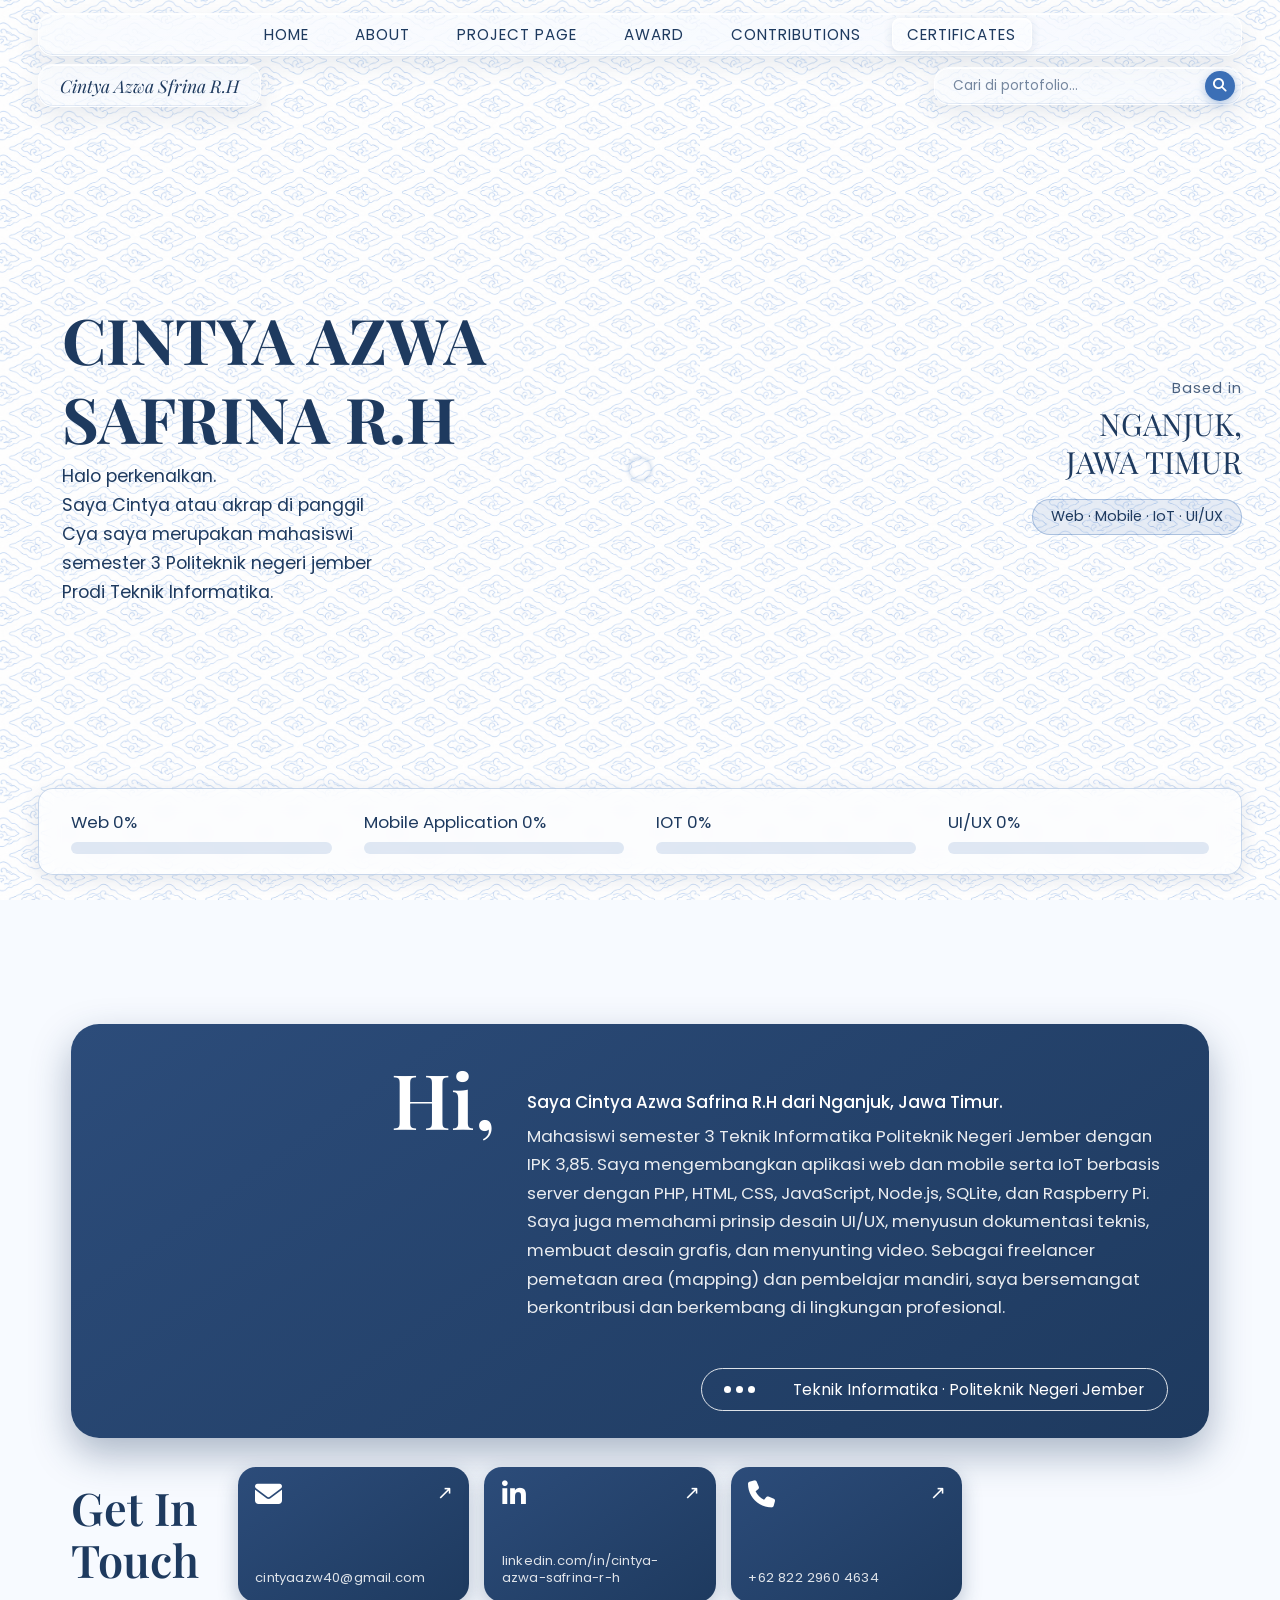
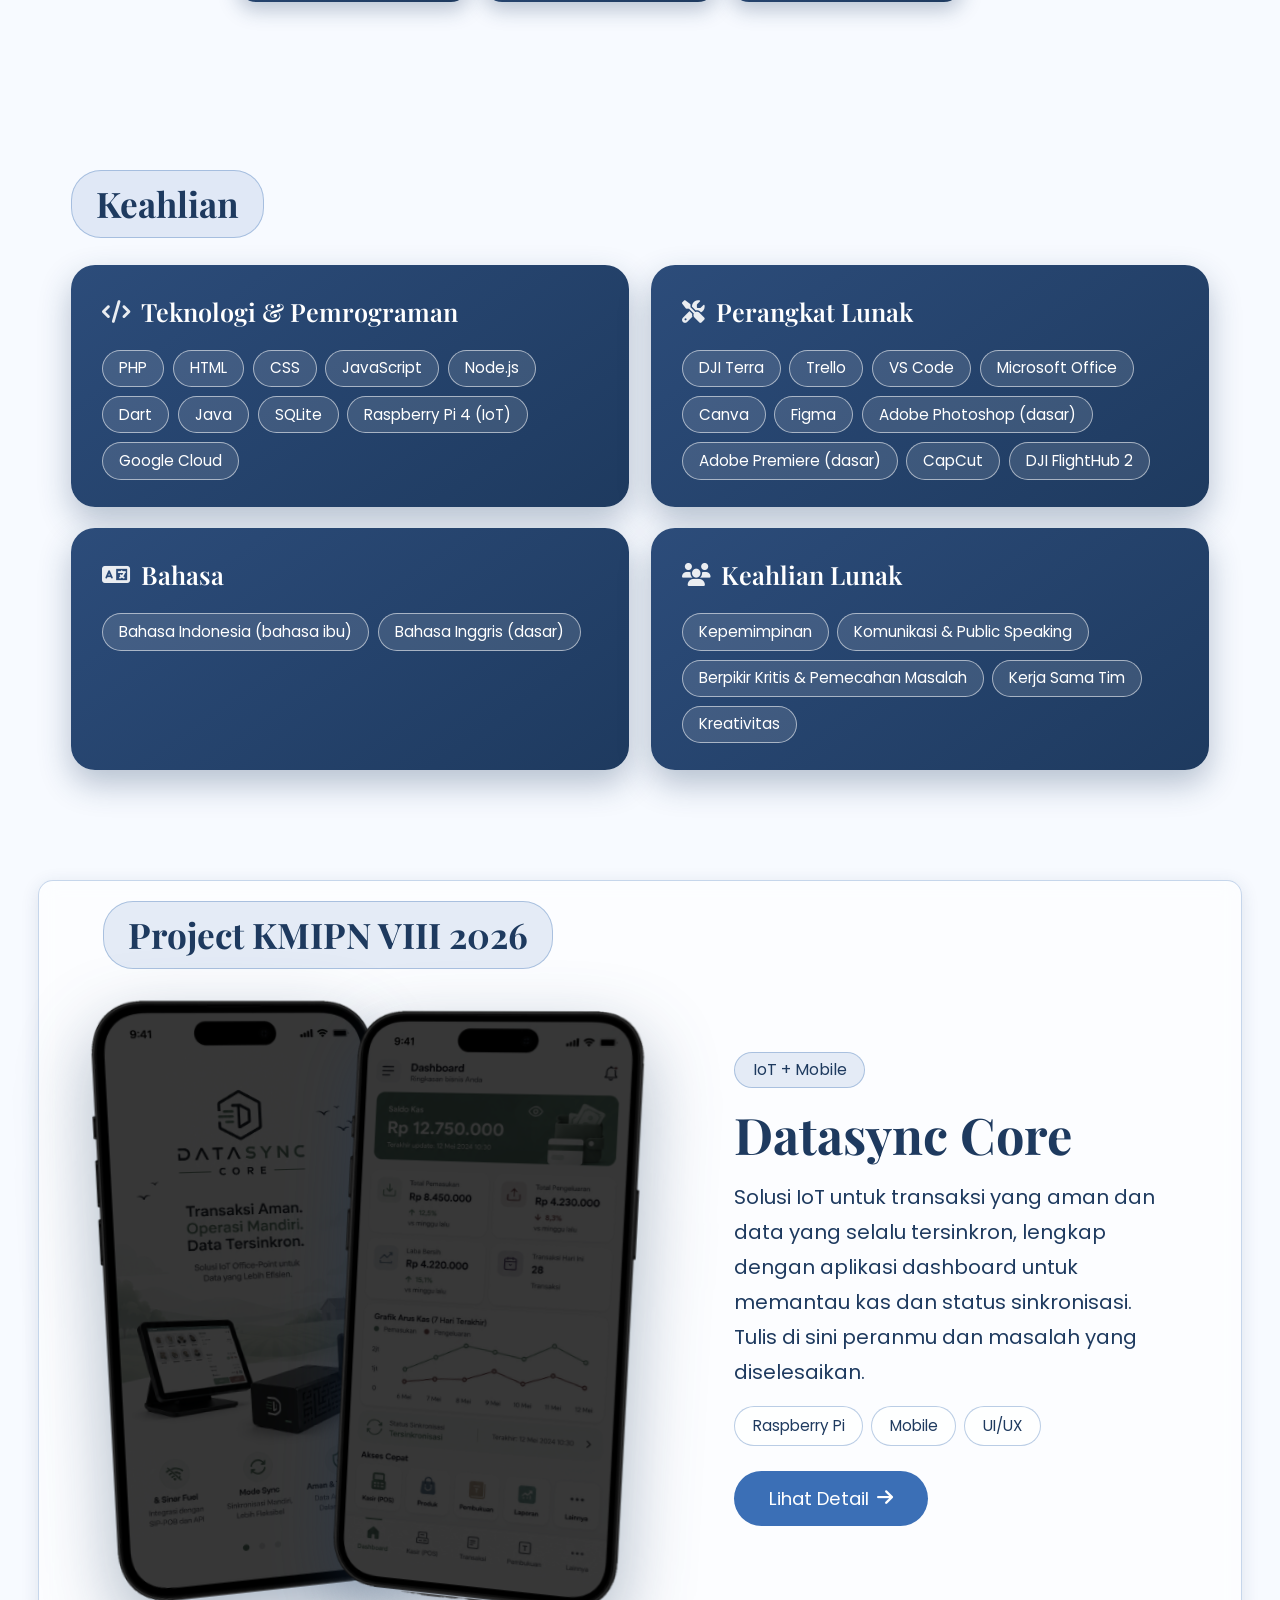
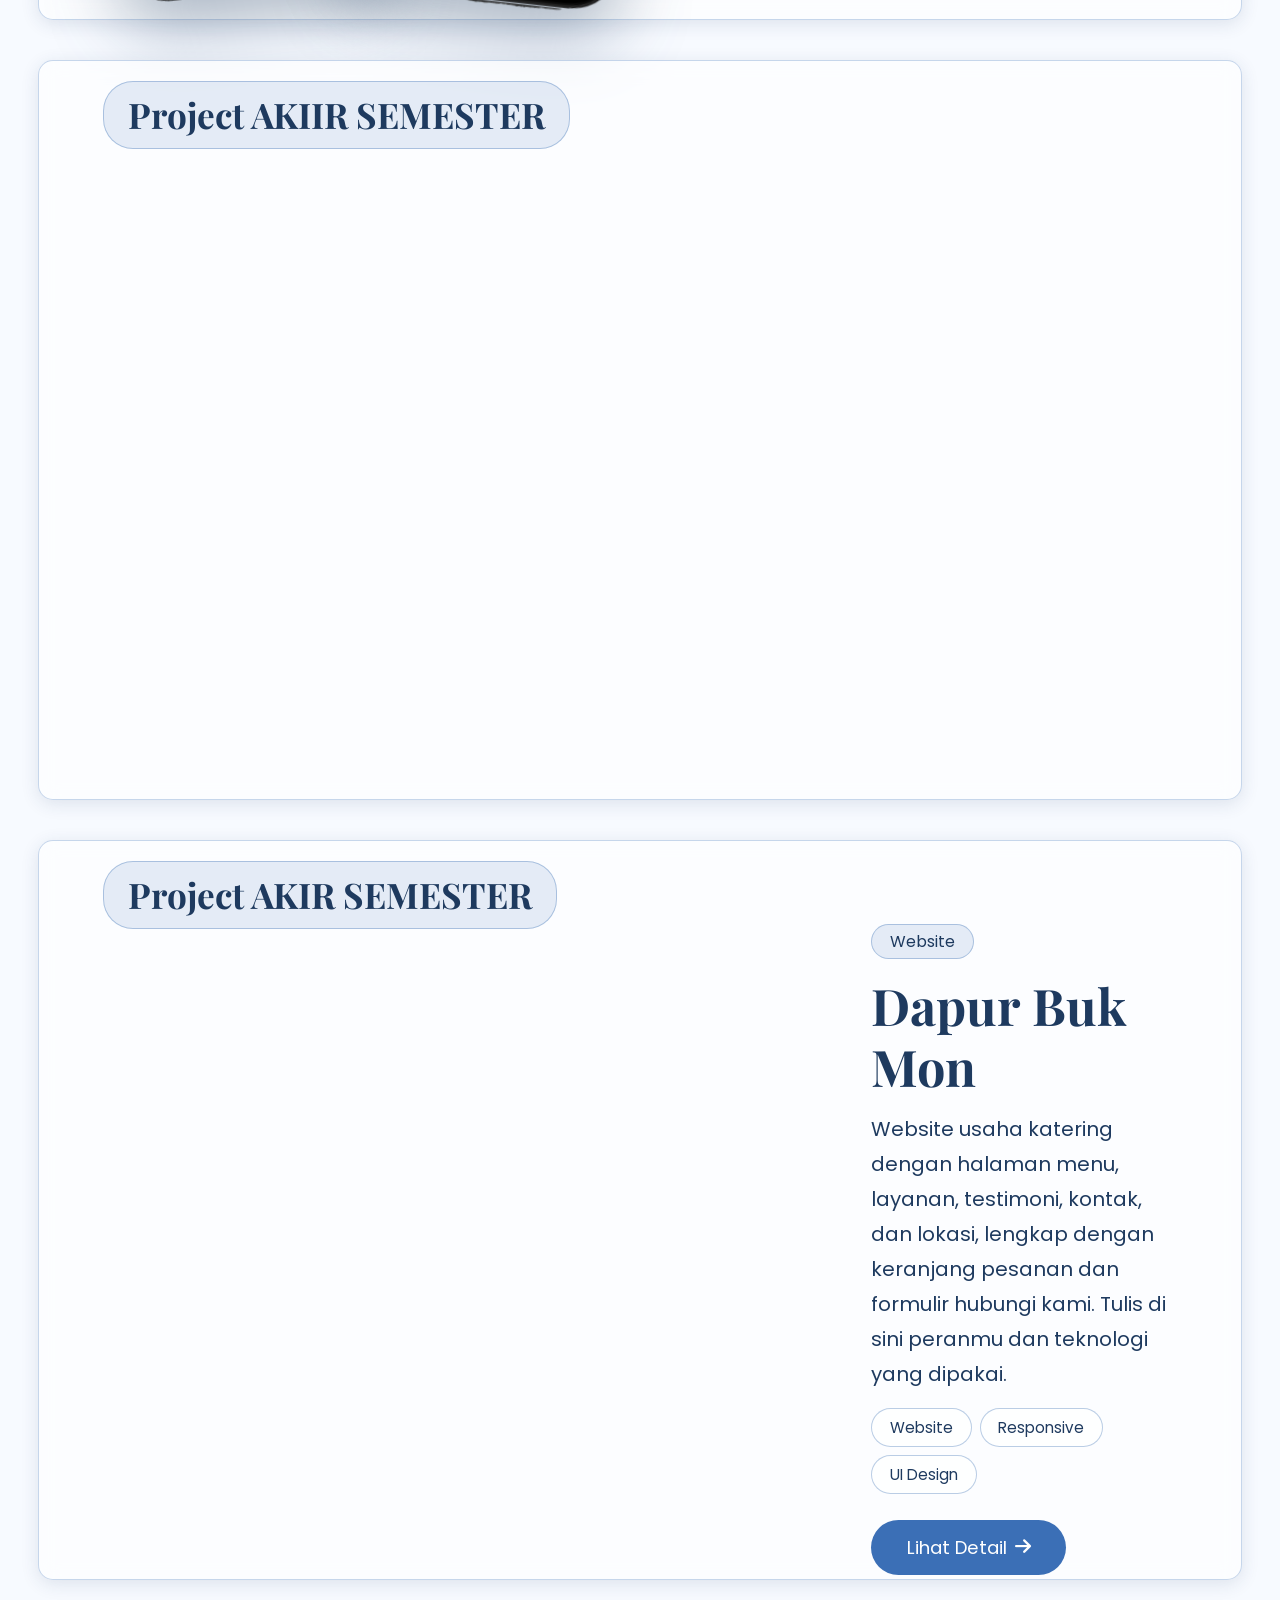
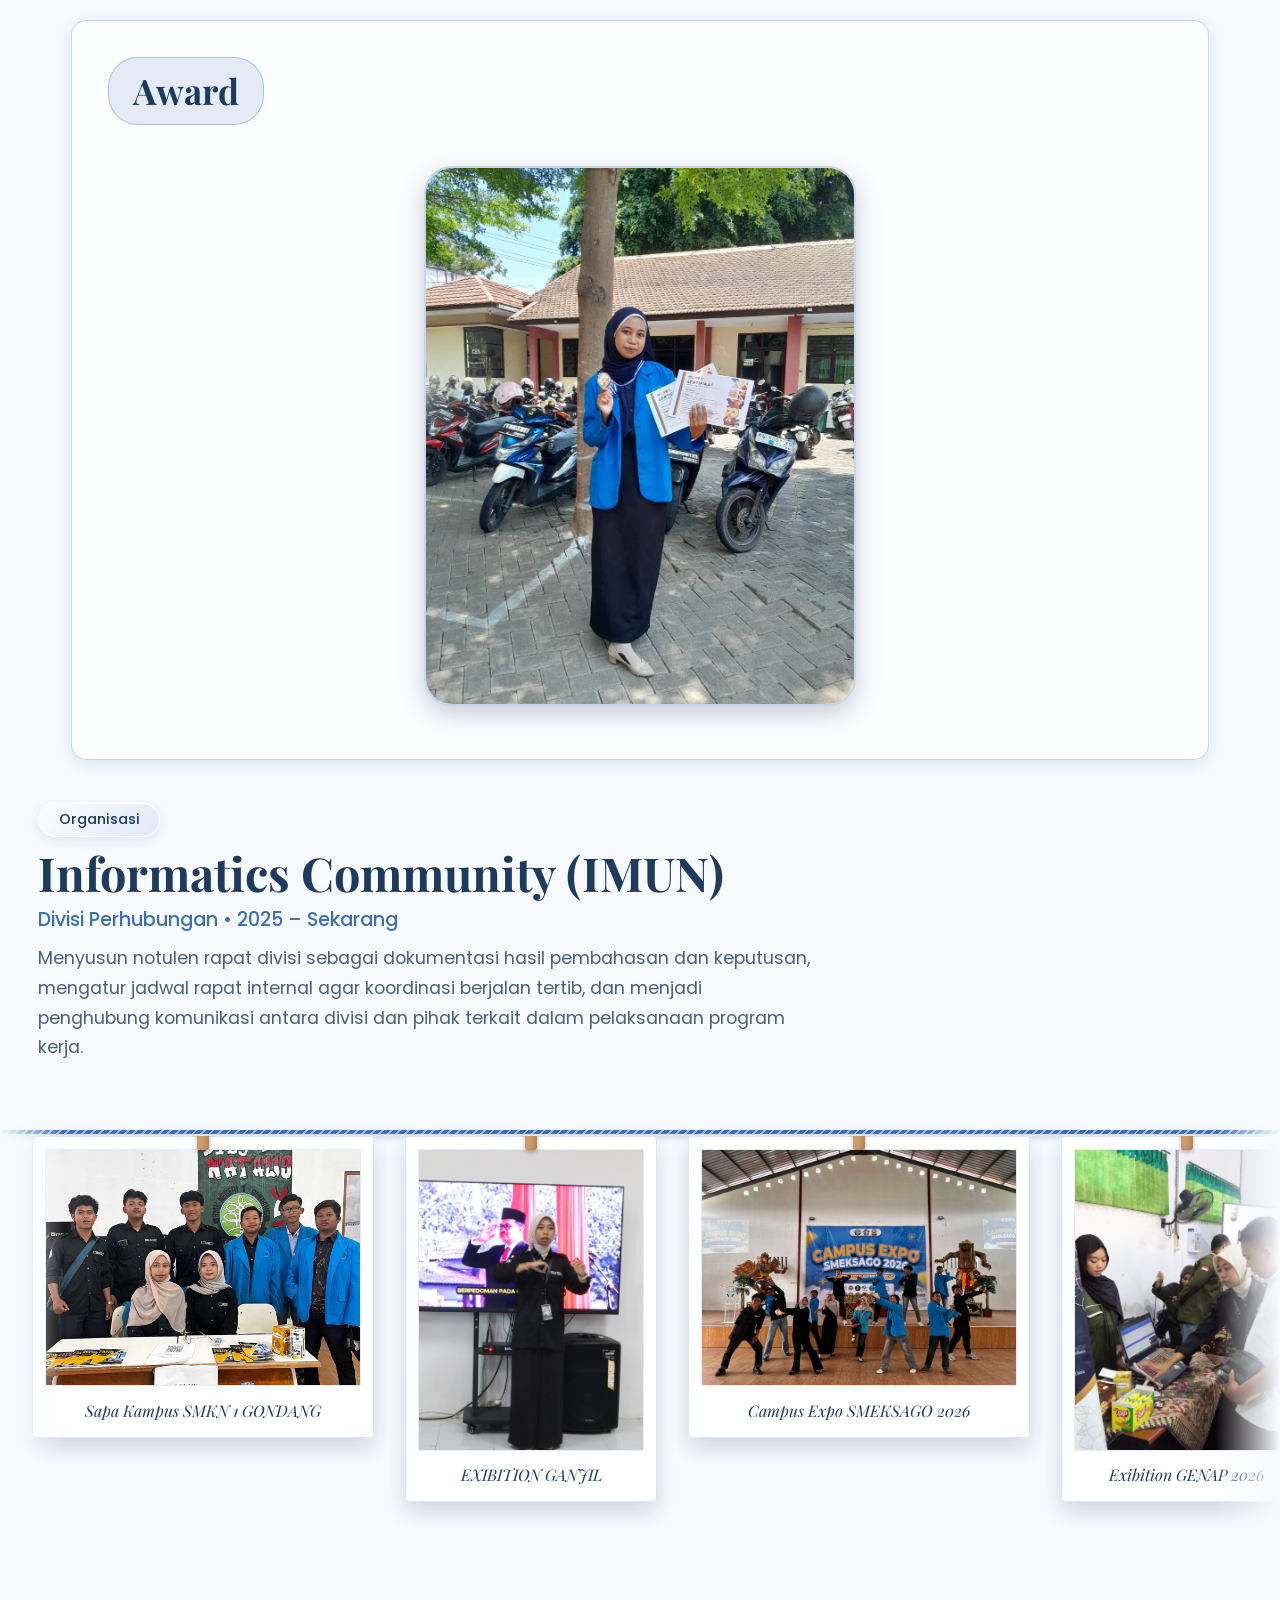
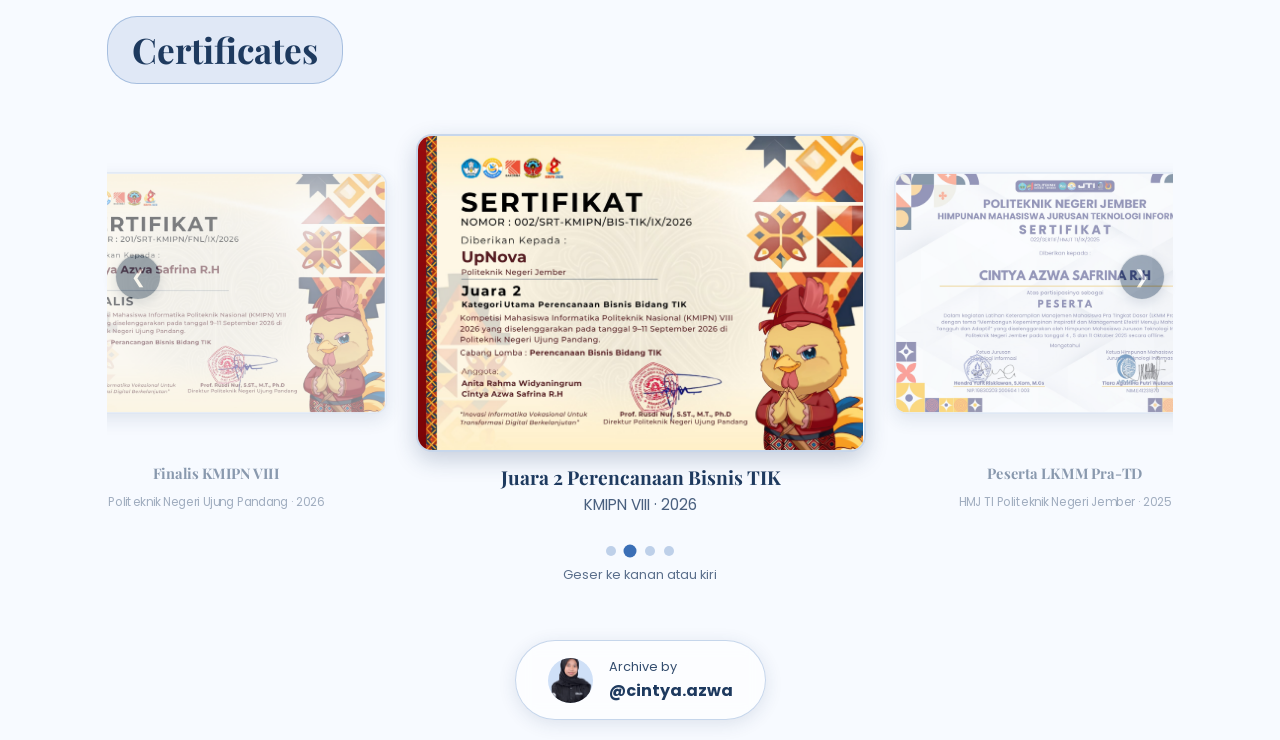
==== commit 74184c9d: "lanjut" ====
--- a/index.html
+++ b/index.html
@@ -4,6 +4,10 @@
   <meta charset="UTF-8">
   <meta name="viewport" content="width=device-width, initial-scale=1.0">
   <title>Portofolio Cintya</title>
+  <link rel="icon" type="image/png" sizes="512x512" href="assets/img/favicon.png?v=2">
+  <link rel="icon" type="image/svg+xml" href="assets/img/favicon.svg?v=2">
+  <link rel="shortcut icon" href="assets/img/favicon.ico?v=2">
+  <link rel="apple-touch-icon" href="assets/img/favicon.png?v=2">
   <link href="https://fonts.googleapis.com/css2?family=Playfair+Display:ital,wght@0,600;1,500&family=Poppins:wght@300;400;500&display=swap" rel="stylesheet">
   <link rel="stylesheet" href="assets/css/style.css">
   <link rel="stylesheet" href="https://cdnjs.cloudflare.com/ajax/libs/font-awesome/6.4.0/css/all.min.css">
@@ -46,7 +50,11 @@
 
     <div class="nav-bottom-row">
       <div class="nama-logo glass">Cintya Azwa Sfrina R.H</div>
-      <div class="kotak-kosong glass"></div>
+      <div class="kotak-kosong search-box glass" id="searchBox" role="search">
+        <input id="searchInput" type="search" placeholder="Cari di portofolio..." autocomplete="off" aria-label="Cari di portofolio">
+        <button class="search-btn" id="searchBtn" type="button" aria-label="Cari"><i class="fa-solid fa-magnifying-glass"></i></button>
+        <ul class="search-results" id="searchResults" hidden></ul>
+      </div>
     </div>
   </header>
 
@@ -139,10 +147,7 @@
               <i class="fa-brands fa-linkedin-in"></i><span class="ab-go">&#8599;</span>
               <small>linkedin.com/in/cintya-azwa-safrina-r-h</small>
             </a>
-            <a class="ab-link" href="https://cintyaazw40-lang.github.io/phortofolio/" target="_blank" rel="noopener">
-              <i class="fa-solid fa-globe"></i><span class="ab-go">&#8599;</span>
-              <small>cintyaazw40-lang.github.io/phortofolio</small>
-            </a>
+          
             <a class="ab-link" href="tel:+6282229604634">
               <i class="fa-solid fa-phone"></i><span class="ab-go">&#8599;</span>
               <small>+62 822 2960 4634</small>
@@ -154,11 +159,57 @@
     </div>
   </div>
 
+  <!-- HALAMAN 2B: KEAHLIAN (di bawah About, sesuai CV) -->
+  <div class="page" id="keahlian" data-nav="about">
+    <div class="container">
+      <div class="skills-wrap" id="skillsWrap">
+        <h2 class="section-title">Keahlian</h2>
+
+        <div class="sk-grid">
+          <article class="sk-card">
+            <h3><i class="fa-solid fa-code"></i> Teknologi &amp; Pemrograman</h3>
+            <div class="sk-chips">
+              <span>PHP</span><span>HTML</span><span>CSS</span><span>JavaScript</span>
+              <span>Node.js</span><span>Dart</span><span>Java</span><span>SQLite</span>
+              <span>Raspberry Pi 4 (IoT)</span><span>Google Cloud</span>
+            </div>
+          </article>
+
+          <article class="sk-card">
+            <h3><i class="fa-solid fa-screwdriver-wrench"></i> Perangkat Lunak</h3>
+            <div class="sk-chips">
+               <span>DJI Terra</span><span>Trello</span><span>VS Code</span><span>Microsoft Office</span>
+              <span>Canva</span><span>Figma</span><span>Adobe Photoshop (dasar)</span>
+              <span>Adobe Premiere (dasar)</span><span>CapCut</span><span>DJI FlightHub 2</span>
+            </div>
+          </article>
+
+          <article class="sk-card">
+            <h3><i class="fa-solid fa-language"></i> Bahasa</h3>
+            <div class="sk-chips">
+              <span>Bahasa Indonesia (bahasa ibu)</span>
+              <span>Bahasa Inggris (dasar)</span>
+            </div>
+          </article>
+
+          <article class="sk-card">
+            <h3><i class="fa-solid fa-users"></i> Keahlian Lunak</h3>
+            <div class="sk-chips">
+              <span>Kepemimpinan</span><span>Komunikasi &amp; Public Speaking</span>
+              <span>Berpikir Kritis &amp; Pemecahan Masalah</span>
+              <span>Kerja Sama Tim</span><span>Kreativitas</span>
+            </div>
+          </article>
+        </div>
+      </div>
+    </div>
+  </div>
+
   <!-- HALAMAN 3: PROJECT 1 - Datasync (2 HP miring berhadapan) -->
   <div class="page" id="project" data-nav="project">
     <div class="container">
       <section class="projects glass">
-        <h2 class="section-title">My Project</h2>
+        <h2 class="section-title">Project KMIPN VIII 2026</h2>
         <article class="project-card has-phone">
           <div class="phone-pair">
             <img class="pair-left" src="assets/img/projects/datasync-core.png" alt="Datasync Core - Splash Screen" draggable="false">
@@ -180,7 +231,7 @@
   <div class="page" id="project-2" data-nav="project">
     <div class="container">
       <section class="projects glass">
-        <h2 class="section-title">My Project</h2>
+        <h2 class="section-title">Project AKIIR SEMESTER</h2>
         <article class="project-card has-phone reverse">
           <div class="phone-pair pair-flat">
             <img class="pair-left" src="assets/img/projects/exotic-left.png" alt="eXotic Gaming &amp; Cafe - Dashboard Owner" draggable="false">
@@ -202,7 +253,7 @@
   <div class="page" id="project-3" data-nav="project">
     <div class="container">
       <section class="projects glass">
-        <h2 class="section-title">My Project</h2>
+        <h2 class="section-title">Project AKIR SEMESTER</h2>
         <article class="project-card has-phone">
           <div class="laptop-stack">
             <img class="laptop-back" src="assets/img/projects/dapur-laptop-kontak.png" alt="Dapur Buk Mon - halaman Hubungi Kami" draggable="false">
@@ -410,13 +461,111 @@
   <script src="assets/js/cert-focus.js"></script>
   <script src="assets/js/contributions.js"></script>
   <script>
-    /* animasi masuk halaman About */
+    /* animasi masuk halaman About dan Keahlian */
     (function () {
-      var w = document.getElementById('aboutWrap');
-      if (!w || !('IntersectionObserver' in window)) return;
-      new IntersectionObserver(function (es) {
-        es.forEach(function (e) { w.classList.toggle('is-in', e.isIntersecting); });
-      }, { threshold: 0.6 }).observe(w);
+      if (!('IntersectionObserver' in window)) return;
+      [['aboutWrap', 0.6], ['skillsWrap', 0.5]].forEach(function (c) {
+        var w = document.getElementById(c[0]);
+        if (!w) return;
+        new IntersectionObserver(function (es) {
+          es.forEach(function (e) { w.classList.toggle('is-in', e.isIntersecting); });
+        }, { threshold: c[1] }).observe(w);
+      });
+    })();
+  </script>
+  <script>
+    /* pencarian: ketik kata kunci, lalu lompat ke halaman yang memuatnya */
+    (function () {
+      var box = document.getElementById('searchBox');
+      var input = document.getElementById('searchInput');
+      var btn = document.getElementById('searchBtn');
+      var list = document.getElementById('searchResults');
+      if (!box || !input || !list) return;
+
+      var labels = {
+        'home': 'Home', 'about': 'About', 'keahlian': 'Keahlian',
+        'project': 'Project: Datasync Core',
+        'project-2': 'Project: eXotic Gaming & Cafe',
+        'project-3': 'Project: Dapur Buk Mon',
+        'award': 'Award', 'contributions': 'Contributions', 'certificates': 'Certificates'
+      };
+      var pages = [].slice.call(document.querySelectorAll('.page'));
+      var results = [];
+
+      function esc(s) {
+        return s.replace(/[&<>"']/g, function (c) {
+          return { '&': '&amp;', '<': '&lt;', '>': '&gt;', '"': '&quot;', "'": '&#39;' }[c];
+        });
+      }
+
+      function search(q) {
+        q = q.trim().toLowerCase();
+        if (!q) return [];
+        var out = [];
+        pages.forEach(function (p) {
+          var text = p.textContent.replace(/\s+/g, ' ').trim();
+          var i = text.toLowerCase().indexOf(q);
+          var label = labels[p.id] || p.id;
+          var inLabel = label.toLowerCase().indexOf(q) > -1;
+          if (i > -1 || inLabel) {
+            var snip = '';
+            if (i > -1) {
+              var s = Math.max(0, i - 25);
+              snip = (s > 0 ? '…' : '') + text.substr(s, 80) + '…';
+            }
+            out.push({ id: p.id, label: label, snip: snip });
+          }
+        });
+        return out;
+      }
+
+      function close() { list.hidden = true; }
+
+      function render() {
+        var q = input.value.trim();
+        if (!q) { results = []; close(); return; }
+        results = search(q);
+        if (!results.length) {
+          list.innerHTML = '<li class="sr-empty">Tidak ditemukan</li>';
+        } else {
+          list.innerHTML = results.map(function (r, i) {
+            return '<li data-i="' + i + '" tabindex="0"><strong>' + esc(r.label) + '</strong>' +
+                   (r.snip ? '<small>' + esc(r.snip) + '</small>' : '') + '</li>';
+          }).join('');
+        }
+        list.hidden = false;
+      }
+
+      function go(r) {
+        if (!r) return;
+        var el = document.getElementById(r.id);
+        close();
+        input.blur();
+        if (el) el.scrollIntoView({ behavior: 'smooth', block: 'start' });
+      }
+
+      input.addEventListener('input', render);
+      input.addEventListener('focus', render);
+      input.addEventListener('keydown', function (e) {
+        if (e.key === 'Enter') { e.preventDefault(); go(results[0]); }
+        if (e.key === 'Escape') { close(); input.blur(); }
+      });
+      btn.addEventListener('click', function () {
+        if (input.value.trim()) { render(); go(results[0]); } else { input.focus(); }
+      });
+      list.addEventListener('click', function (e) {
+        var li = e.target.closest('li[data-i]');
+        if (li) go(results[+li.getAttribute('data-i')]);
+      });
+      list.addEventListener('keydown', function (e) {
+        if (e.key === 'Enter') {
+          var li = e.target.closest('li[data-i]');
+          if (li) go(results[+li.getAttribute('data-i')]);
+        }
+      });
+      document.addEventListener('click', function (e) {
+        if (!box.contains(e.target)) close();
+      });
     })();
   </script>
 </body>
--- a/assets/css/style.css
+++ b/assets/css/style.css
@@ -1981,4 +1981,149 @@
 }
 @media (prefers-reduced-motion: reduce) {
   .header-section::before, .header-section::after { transition: none; }
+}
+/* ============================================================
+   ABOUT 2: KEAHLIAN  (tempel di PALING BAWAH assets/css/style.css)
+   ============================================================ */
+.skills-wrap {
+  flex: 1 1 auto;
+  display: flex;
+  flex-direction: column;
+  justify-content: center;
+  gap: clamp(1rem, 3vh, 1.8rem);
+  min-height: 0;
+}
+.skills-wrap > .section-title { align-self: flex-start; margin-bottom: 0; }
+
+.sk-grid {
+  display: grid;
+  grid-template-columns: repeat(2, 1fr);
+  gap: clamp(.9rem, 2.4vh, 1.6rem);
+}
+.sk-card {
+  padding: clamp(1.1rem, 3vh, 1.8rem) clamp(1.2rem, 2.4vw, 2rem);
+  border-radius: 24px;
+  background: linear-gradient(145deg, #2c4c7a 0%, #1e3a5f 100%);
+  color: #fff;
+  box-shadow: 0 14px 32px rgba(30, 58, 95, .3);
+}
+.sk-card h3 {
+  display: flex;
+  align-items: center;
+  gap: .7rem;
+  margin-bottom: clamp(.7rem, 2vh, 1.1rem);
+  font-family: 'Playfair Display', serif;
+  font-weight: 600;
+  font-size: clamp(1.15rem, 2.8vh, 1.6rem);
+}
+.sk-card h3 i { font-size: .9em; opacity: .9; }
+
+.sk-chips { display: flex; flex-wrap: wrap; gap: .55rem; }
+.sk-chips span {
+  padding: .35rem 1rem;
+  border-radius: 30px;
+  font-size: clamp(.8rem, 1.8vh, .95rem);
+  background: rgba(255, 255, 255, .12);
+  border: 1px solid rgba(255, 255, 255, .55);
+  transition: background .3s, transform .3s;
+}
+.sk-chips span:hover { background: rgba(255, 255, 255, .25); transform: translateY(-2px); }
+
+/* animasi masuk */
+.js .skills-wrap:not(.is-in) .section-title,
+.js .skills-wrap:not(.is-in) .sk-card { opacity: 0; transform: translateY(28px); }
+.skills-wrap .section-title { transition: opacity .7s ease, transform .8s cubic-bezier(.2,.9,.25,1); }
+.sk-card { transition: opacity .7s ease, transform .8s cubic-bezier(.2,.9,.25,1); }
+.sk-card:nth-child(1) { transition-delay: .2s; }
+.sk-card:nth-child(2) { transition-delay: .35s; }
+.sk-card:nth-child(3) { transition-delay: .5s; }
+.sk-card:nth-child(4) { transition-delay: .65s; }
+
+@media (max-width: 768px) {
+  .sk-grid { grid-template-columns: 1fr; }
+}
+@media (prefers-reduced-motion: reduce) {
+  .skills-wrap .section-title, .sk-card { opacity: 1 !important; transform: none !important; transition: none !important; }
+}
+/* ============================================================
+   TOMBOL CARI di header (kotak kanan)  - tempel di PALING BAWAH style.css
+   ============================================================ */
+.header-section .search-box {
+  position: relative;
+  display: flex;
+  align-items: center;
+  gap: .4rem;
+  width: clamp(230px, 24vw, 340px);
+  padding: 0 .35rem 0 1.1rem;
+}
+.search-box input {
+  flex: 1 1 auto;
+  min-width: 0;
+  height: 100%;
+  border: none;
+  outline: none;
+  background: transparent;
+  font-family: 'Poppins', sans-serif;
+  font-size: .9rem;
+  color: var(--text-color);
+}
+.search-box input::placeholder { color: var(--text-soft); opacity: .75; }
+.search-box input::-webkit-search-cancel-button { display: none; }
+
+.search-btn {
+  flex: 0 0 auto;
+  width: 34px;
+  height: 34px;
+  border: none;
+  border-radius: 50%;
+  background: var(--accent);
+  color: #fff;
+  font-size: .85rem;
+  cursor: pointer;
+  box-shadow: 0 3px 10px rgba(59, 111, 182, .4);
+  transition: background .3s, transform .3s;
+}
+.search-btn:hover { background: var(--accent-dark); transform: scale(1.08); }
+
+/* daftar hasil */
+.search-results {
+  position: absolute;
+  top: calc(100% + .5rem);
+  right: 0;
+  width: max(100%, 300px);
+  max-height: 50vh;
+  overflow-y: auto;
+  margin: 0;
+  padding: .4rem;
+  list-style: none;
+  border-radius: 16px;
+  background: rgba(255, 255, 255, .96);
+  border: 1px solid var(--glass-border);
+  box-shadow: 0 14px 34px rgba(30, 58, 95, .28);
+  z-index: 300;
+}
+.search-results[hidden] { display: none; }
+.search-results li {
+  display: flex;
+  flex-direction: column;
+  gap: .1rem;
+  padding: .55rem .8rem;
+  border-radius: 10px;
+  cursor: pointer;
+  outline: none;
+}
+.search-results li strong { font-size: .9rem; color: var(--text-color); }
+.search-results li small { font-size: .75rem; color: var(--text-soft); line-height: 1.4; }
+.search-results li:hover,
+.search-results li:focus-visible { background: var(--accent-soft); }
+.search-results .sr-empty { cursor: default; font-size: .85rem; color: var(--text-soft); }
+.search-results .sr-empty:hover { background: none; }
+
+@media (max-width: 768px) {
+  .header-section .search-box { width: 100%; height: 45px; }
+  .search-results { width: 100%; }
+}
+@media (min-width: 769px) and (max-height: 900px) {
+  .search-btn { width: 30px; height: 30px; }
+  .search-box input { font-size: .85rem; }
 }
